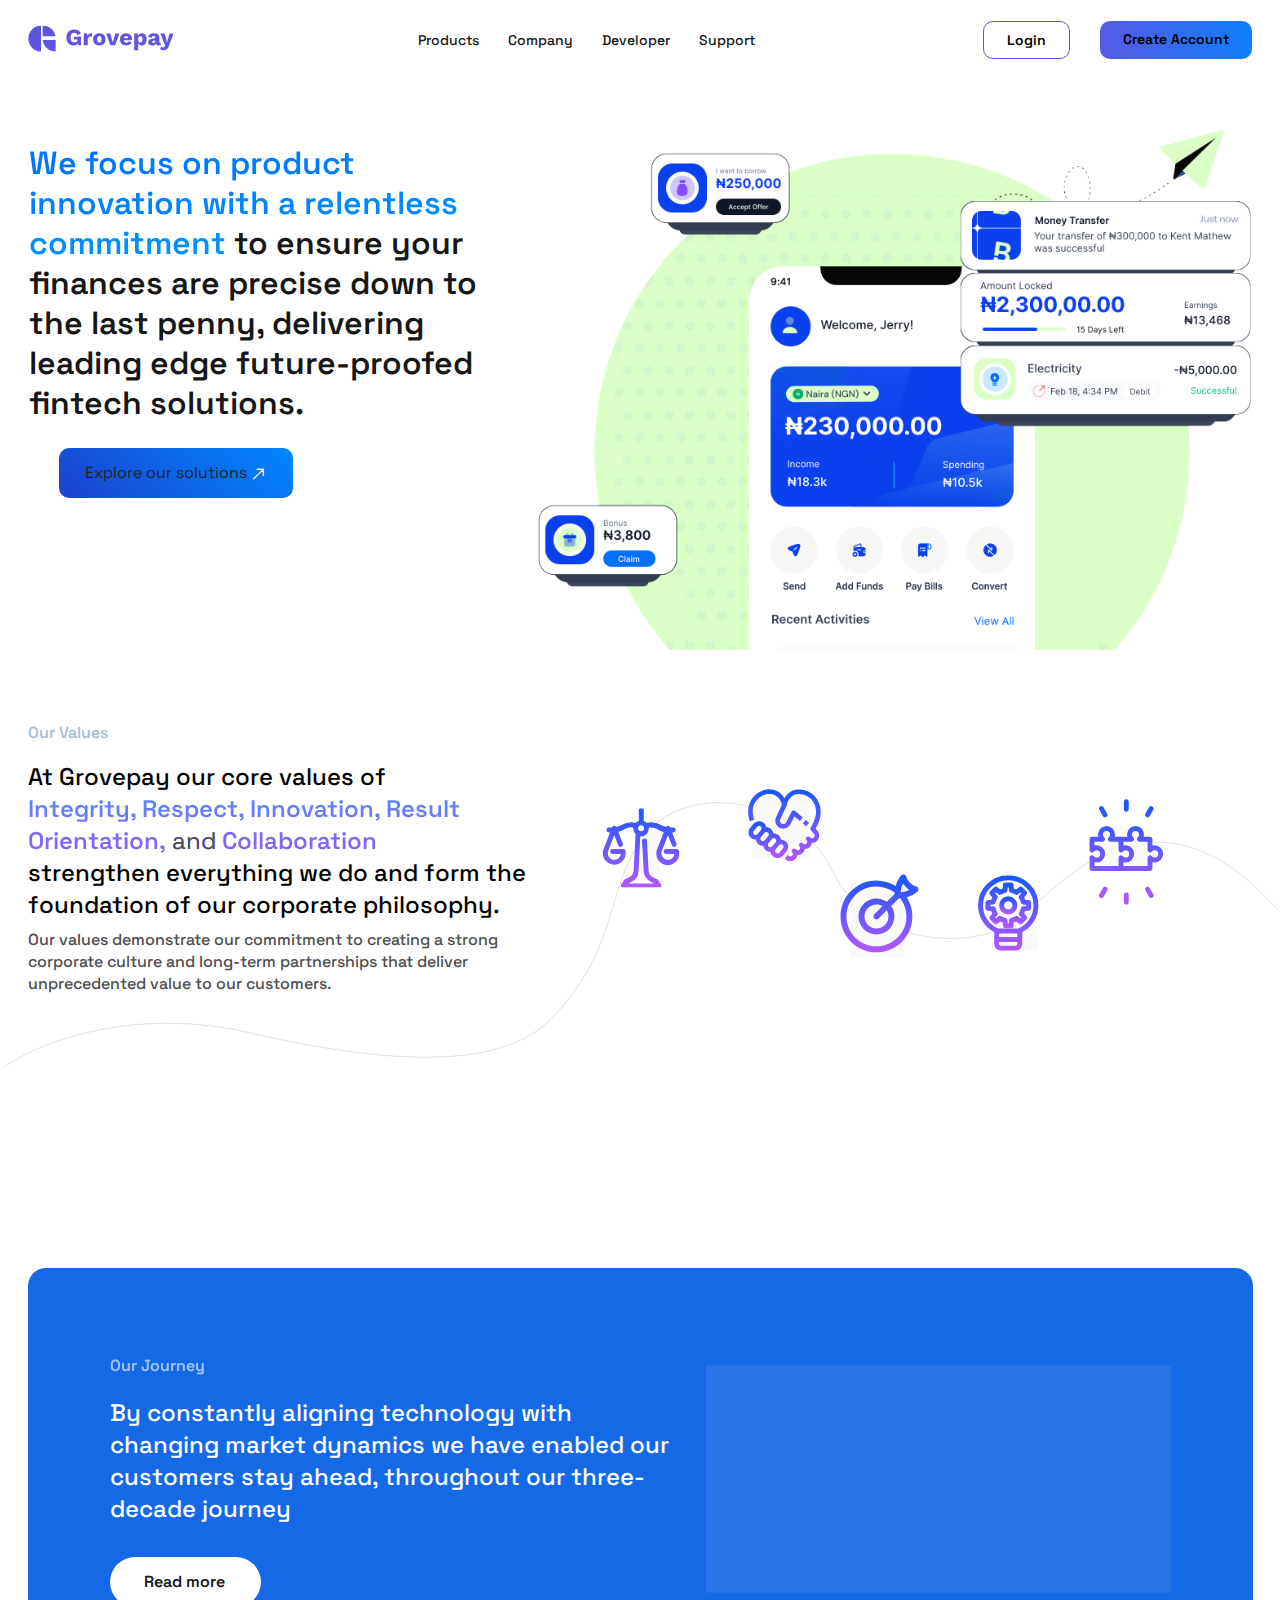
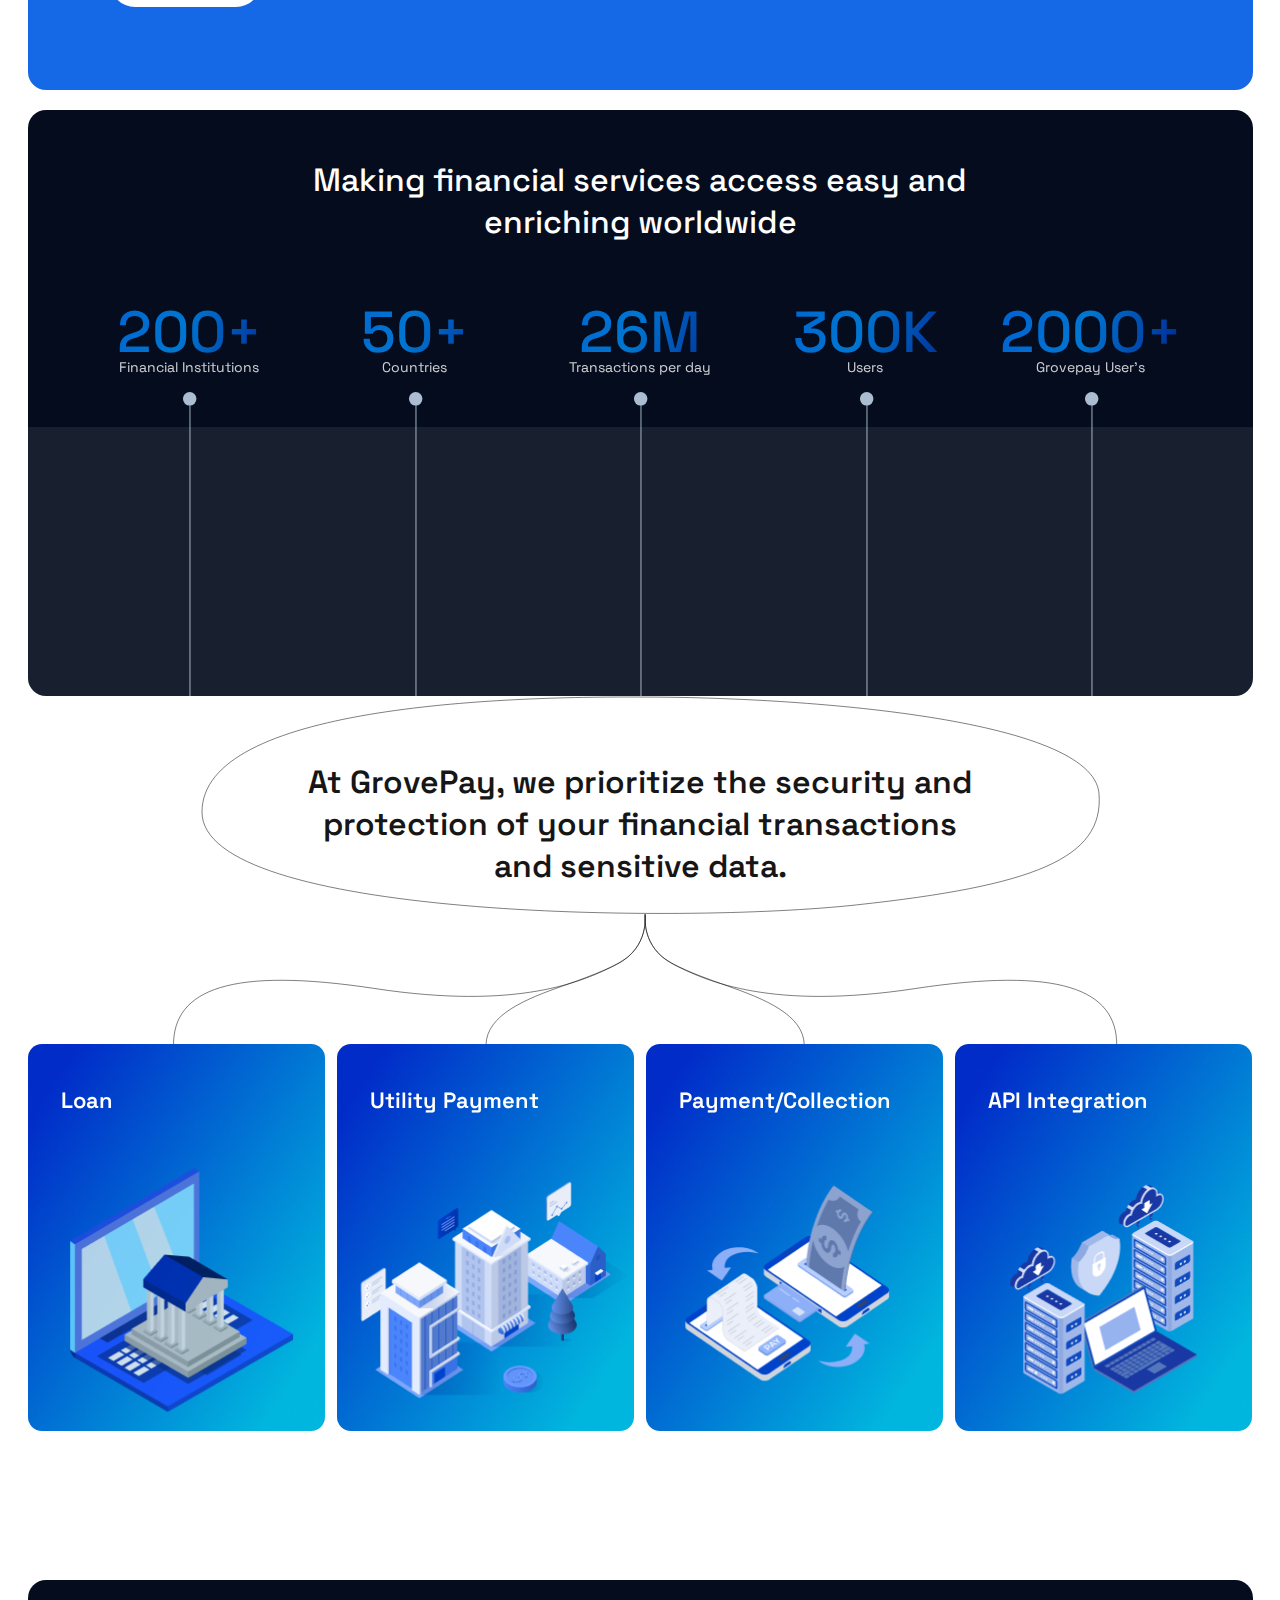
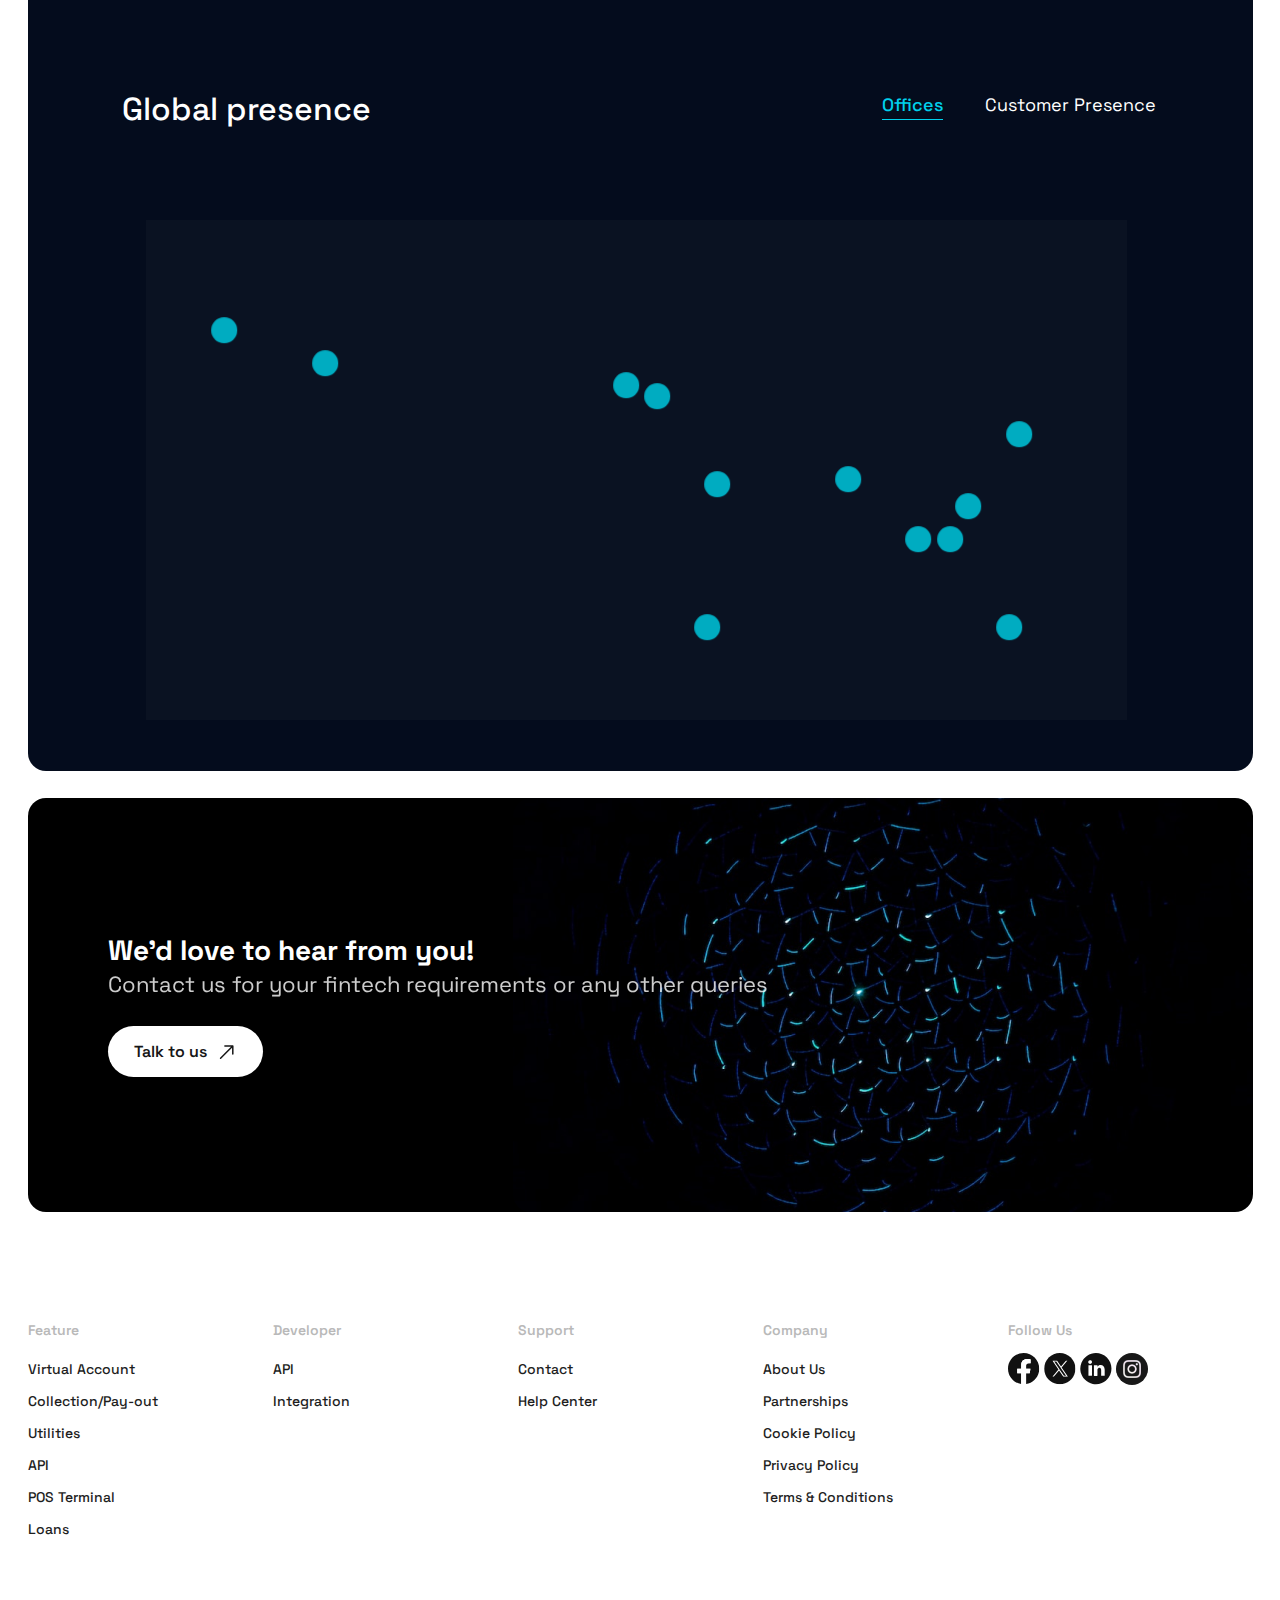
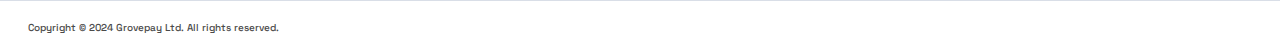
==== about.html @ 48da1473 "first commit" ====
<!DOCTYPE html>
<html lang="en">
  <head>
    <meta charset="utf-8" />
    <title>Grovepay -about</title>
    <link href="css/bootstrap.min.css" rel="stylesheet" />
    <link rel="icon" type="image/x-icon" href="apple-touch-icon-Cm3a_U9v.png" />
    <!-- slider CSS library -->
    <link rel="stylesheet" href="css/slick.css" />
    <!-- custom links -->
    <link rel="stylesheet" href="css/style.css" />
    <link rel="stylesheet" href="css\0fe7e11077629e7cf54a579871cc35f7.css" />
    <link rel="stylesheet" href="css/style-final.css" />
    <link rel="stylesheet" href="css/animate-slder.css" />

    <link rel="preconnect" href="https://fonts.gstatic.com" crossorigin />
    <link
      href="https://fonts.googleapis.com/css2?family=Space+Grotesk:wght@300..700&display=swap"
      rel="stylesheet"
    />
    <link rel="stylesheet" href="css/flip-box.css" />

    <script src="js/lftracker_v1_Xbp1oaEnRLb8EdVj.js" async=""></script>
    <script src="js/float-panel.js"></script>
    <meta name="viewport" content="width=device-width, initial-scale=1" />
    <script
      async=""
      src="https://www.googletagmanager.com/gtag/js?id=G-X3WZFLNQR2"
    ></script>
    <script>
      window.dataLayer = window.dataLayer || [];
      function gtag() {
        dataLayer.push(arguments);
      }
      gtag("js", new Date());
      gtag("config", "G-X3WZFLNQR2");
    </script>
    <meta
      name="robots"
      content="index, follow, max-image-preview:large, max-snippet:-1, max-video-preview:-1"
    />
  </head>

  <body data-rsssl="1" id="noMenu">
    <link
      rel="stylesheet"
      id="wp-block-library-css"
      href="css/style.min.css"
      type="text/css"
      media="all"
    />
    <style id="classic-theme-styles-inline-css" type="text/css">
      .wp-block-button__link {
        color: #fff;
        background-color: #32373c;
        border-radius: 9999px;
        box-shadow: none;
        text-decoration: none;
        padding: calc(0.667em + 2px) calc(1.333em + 2px);
        font-size: 1.125em;
      }
      .wp-block-file__button {
        background: #32373c;
        color: #fff;
        text-decoration: none;
      }
    </style>
    <style id="global-styles-inline-css" type="text/css">
      body {
        --wp--preset--color--black: #000000;
        --wp--preset--color--cyan-bluish-gray: #abb8c3;
        --wp--preset--color--white: #ffffff;
        --wp--preset--color--pale-pink: #f78da7;
        --wp--preset--color--vivid-red: #cf2e2e;
        --wp--preset--color--luminous-vivid-orange: #ff6900;
        --wp--preset--color--luminous-vivid-amber: #fcb900;
        --wp--preset--color--light-green-cyan: #7bdcb5;
        --wp--preset--color--vivid-green-cyan: #00d084;
        --wp--preset--color--pale-cyan-blue: #8ed1fc;
        --wp--preset--color--vivid-cyan-blue: #0693e3;
        --wp--preset--color--vivid-purple: #9b51e0;
        --wp--preset--gradient--vivid-cyan-blue-to-vivid-purple: linear-gradient(
          135deg,
          rgba(6, 147, 227, 1) 0%,
          rgb(155, 81, 224) 100%
        );
        --wp--preset--gradient--light-green-cyan-to-vivid-green-cyan: linear-gradient(
          135deg,
          rgb(122, 220, 180) 0%,
          rgb(0, 208, 130) 100%
        );
        --wp--preset--gradient--luminous-vivid-amber-to-luminous-vivid-orange: linear-gradient(
          135deg,
          rgba(252, 185, 0, 1) 0%,
          rgba(255, 105, 0, 1) 100%
        );
        --wp--preset--gradient--luminous-vivid-orange-to-vivid-red: linear-gradient(
          135deg,
          rgba(255, 105, 0, 1) 0%,
          rgb(207, 46, 46) 100%
        );
        --wp--preset--gradient--very-light-gray-to-cyan-bluish-gray: linear-gradient(
          135deg,
          rgb(238, 238, 238) 0%,
          rgb(169, 184, 195) 100%
        );
        --wp--preset--gradient--cool-to-warm-spectrum: linear-gradient(
          135deg,
          rgb(74, 234, 220) 0%,
          rgb(151, 120, 209) 20%,
          rgb(207, 42, 186) 40%,
          rgb(238, 44, 130) 60%,
          rgb(251, 105, 98) 80%,
          rgb(254, 248, 76) 100%
        );
        --wp--preset--gradient--blush-light-purple: linear-gradient(
          135deg,
          rgb(255, 206, 236) 0%,
          rgb(152, 150, 240) 100%
        );
        --wp--preset--gradient--blush-bordeaux: linear-gradient(
          135deg,
          rgb(254, 205, 165) 0%,
          rgb(254, 45, 45) 50%,
          rgb(107, 0, 62) 100%
        );
        --wp--preset--gradient--luminous-dusk: linear-gradient(
          135deg,
          rgb(255, 203, 112) 0%,
          rgb(199, 81, 192) 50%,
          rgb(65, 88, 208) 100%
        );
        --wp--preset--gradient--pale-ocean: linear-gradient(
          135deg,
          rgb(255, 245, 203) 0%,
          rgb(182, 227, 212) 50%,
          rgb(51, 167, 181) 100%
        );
        --wp--preset--gradient--electric-grass: linear-gradient(
          135deg,
          rgb(202, 248, 128) 0%,
          rgb(113, 206, 126) 100%
        );
        --wp--preset--gradient--midnight: linear-gradient(
          135deg,
          rgb(2, 3, 129) 0%,
          rgb(40, 116, 252) 100%
        );
        --wp--preset--font-size--small: 13px;
        --wp--preset--font-size--medium: 20px;
        --wp--preset--font-size--large: 36px;
        --wp--preset--font-size--x-large: 42px;
        --wp--preset--spacing--20: 0.44rem;
        --wp--preset--spacing--30: 0.67rem;
        --wp--preset--spacing--40: 1rem;
        --wp--preset--spacing--50: 1.5rem;
        --wp--preset--spacing--60: 2.25rem;
        --wp--preset--spacing--70: 3.38rem;
        --wp--preset--spacing--80: 5.06rem;
        --wp--preset--shadow--natural: 6px 6px 9px rgba(0, 0, 0, 0.2);
        --wp--preset--shadow--deep: 12px 12px 50px rgba(0, 0, 0, 0.4);
        --wp--preset--shadow--sharp: 6px 6px 0px rgba(0, 0, 0, 0.2);
        --wp--preset--shadow--outlined: 6px 6px 0px -3px rgba(255, 255, 255, 1),
          6px 6px rgba(0, 0, 0, 1);
        --wp--preset--shadow--crisp: 6px 6px 0px rgba(0, 0, 0, 1);
      }
      :where(.is-layout-flex) {
        gap: 0.5em;
      }
      :where(.is-layout-grid) {
        gap: 0.5em;
      }
      body .is-layout-flex {
        display: flex;
      }
      body .is-layout-flex {
        flex-wrap: wrap;
        align-items: center;
      }
      body .is-layout-flex > * {
        margin: 0;
      }
      body .is-layout-grid {
        display: grid;
      }
      body .is-layout-grid > * {
        margin: 0;
      }
      :where(.wp-block-columns.is-layout-flex) {
        gap: 2em;
      }
      :where(.wp-block-columns.is-layout-grid) {
        gap: 2em;
      }
      :where(.wp-block-post-template.is-layout-flex) {
        gap: 1.25em;
      }
      :where(.wp-block-post-template.is-layout-grid) {
        gap: 1.25em;
      }
      .has-black-color {
        color: var(--wp--preset--color--black) !important;
      }
      .has-cyan-bluish-gray-color {
        color: var(--wp--preset--color--cyan-bluish-gray) !important;
      }
      .has-white-color {
        color: var(--wp--preset--color--white) !important;
      }
      .has-pale-pink-color {
        color: var(--wp--preset--color--pale-pink) !important;
      }
      .has-vivid-red-color {
        color: var(--wp--preset--color--vivid-red) !important;
      }
      .has-luminous-vivid-orange-color {
        color: var(--wp--preset--color--luminous-vivid-orange) !important;
      }
      .has-luminous-vivid-amber-color {
        color: var(--wp--preset--color--luminous-vivid-amber) !important;
      }
      .has-light-green-cyan-color {
        color: var(--wp--preset--color--light-green-cyan) !important;
      }
      .has-vivid-green-cyan-color {
        color: var(--wp--preset--color--vivid-green-cyan) !important;
      }
      .has-pale-cyan-blue-color {
        color: var(--wp--preset--color--pale-cyan-blue) !important;
      }
      .has-vivid-cyan-blue-color {
        color: var(--wp--preset--color--vivid-cyan-blue) !important;
      }
      .has-vivid-purple-color {
        color: var(--wp--preset--color--vivid-purple) !important;
      }
      .has-black-background-color {
        background-color: var(--wp--preset--color--black) !important;
      }
      .has-cyan-bluish-gray-background-color {
        background-color: var(--wp--preset--color--cyan-bluish-gray) !important;
      }
      .has-white-background-color {
        background-color: var(--wp--preset--color--white) !important;
      }
      .has-pale-pink-background-color {
        background-color: var(--wp--preset--color--pale-pink) !important;
      }
      .has-vivid-red-background-color {
        background-color: var(--wp--preset--color--vivid-red) !important;
      }
      .has-luminous-vivid-orange-background-color {
        background-color: var(
          --wp--preset--color--luminous-vivid-orange
        ) !important;
      }
      .has-luminous-vivid-amber-background-color {
        background-color: var(
          --wp--preset--color--luminous-vivid-amber
        ) !important;
      }
      .has-light-green-cyan-background-color {
        background-color: var(--wp--preset--color--light-green-cyan) !important;
      }
      .has-vivid-green-cyan-background-color {
        background-color: var(--wp--preset--color--vivid-green-cyan) !important;
      }
      .has-pale-cyan-blue-background-color {
        background-color: var(--wp--preset--color--pale-cyan-blue) !important;
      }
      .has-vivid-cyan-blue-background-color {
        background-color: var(--wp--preset--color--vivid-cyan-blue) !important;
      }
      .has-vivid-purple-background-color {
        background-color: var(--wp--preset--color--vivid-purple) !important;
      }
      .has-black-border-color {
        border-color: var(--wp--preset--color--black) !important;
      }
      .has-cyan-bluish-gray-border-color {
        border-color: var(--wp--preset--color--cyan-bluish-gray) !important;
      }
      .has-white-border-color {
        border-color: var(--wp--preset--color--white) !important;
      }
      .has-pale-pink-border-color {
        border-color: var(--wp--preset--color--pale-pink) !important;
      }
      .has-vivid-red-border-color {
        border-color: var(--wp--preset--color--vivid-red) !important;
      }
      .has-luminous-vivid-orange-border-color {
        border-color: var(
          --wp--preset--color--luminous-vivid-orange
        ) !important;
      }
      .has-luminous-vivid-amber-border-color {
        border-color: var(--wp--preset--color--luminous-vivid-amber) !important;
      }
      .has-light-green-cyan-border-color {
        border-color: var(--wp--preset--color--light-green-cyan) !important;
      }
      .has-vivid-green-cyan-border-color {
        border-color: var(--wp--preset--color--vivid-green-cyan) !important;
      }
      .has-pale-cyan-blue-border-color {
        border-color: var(--wp--preset--color--pale-cyan-blue) !important;
      }
      .has-vivid-cyan-blue-border-color {
        border-color: var(--wp--preset--color--vivid-cyan-blue) !important;
      }
      .has-vivid-purple-border-color {
        border-color: var(--wp--preset--color--vivid-purple) !important;
      }
      .has-vivid-cyan-blue-to-vivid-purple-gradient-background {
        background: var(
          --wp--preset--gradient--vivid-cyan-blue-to-vivid-purple
        ) !important;
      }
      .has-light-green-cyan-to-vivid-green-cyan-gradient-background {
        background: var(
          --wp--preset--gradient--light-green-cyan-to-vivid-green-cyan
        ) !important;
      }
      .has-luminous-vivid-amber-to-luminous-vivid-orange-gradient-background {
        background: var(
          --wp--preset--gradient--luminous-vivid-amber-to-luminous-vivid-orange
        ) !important;
      }
      .has-luminous-vivid-orange-to-vivid-red-gradient-background {
        background: var(
          --wp--preset--gradient--luminous-vivid-orange-to-vivid-red
        ) !important;
      }
      .has-very-light-gray-to-cyan-bluish-gray-gradient-background {
        background: var(
          --wp--preset--gradient--very-light-gray-to-cyan-bluish-gray
        ) !important;
      }
      .has-cool-to-warm-spectrum-gradient-background {
        background: var(
          --wp--preset--gradient--cool-to-warm-spectrum
        ) !important;
      }
      .has-blush-light-purple-gradient-background {
        background: var(--wp--preset--gradient--blush-light-purple) !important;
      }
      .has-blush-bordeaux-gradient-background {
        background: var(--wp--preset--gradient--blush-bordeaux) !important;
      }
      .has-luminous-dusk-gradient-background {
        background: var(--wp--preset--gradient--luminous-dusk) !important;
      }
      .has-pale-ocean-gradient-background {
        background: var(--wp--preset--gradient--pale-ocean) !important;
      }
      .has-electric-grass-gradient-background {
        background: var(--wp--preset--gradient--electric-grass) !important;
      }
      .has-midnight-gradient-background {
        background: var(--wp--preset--gradient--midnight) !important;
      }
      .has-small-font-size {
        font-size: var(--wp--preset--font-size--small) !important;
      }
      .has-medium-font-size {
        font-size: var(--wp--preset--font-size--medium) !important;
      }
      .has-large-font-size {
        font-size: var(--wp--preset--font-size--large) !important;
      }
      .has-x-large-font-size {
        font-size: var(--wp--preset--font-size--x-large) !important;
      }
      .wp-block-navigation a:where(:not(.wp-element-button)) {
        color: inherit;
      }
      :where(.wp-block-post-template.is-layout-flex) {
        gap: 1.25em;
      }
      :where(.wp-block-post-template.is-layout-grid) {
        gap: 1.25em;
      }
      :where(.wp-block-columns.is-layout-flex) {
        gap: 2em;
      }
      :where(.wp-block-columns.is-layout-grid) {
        gap: 2em;
      }
      .wp-block-pullquote {
        font-size: 1.5em;
        line-height: 1.6;
      }
    </style>
    <link
      rel="stylesheet"
      id="heateor_sss_frontend_css-css"
      href="css/sassy-social-share-public.css"
      type="text/css"
      media="all"
    />
    <style id="heateor_sss_frontend_css-inline-css" type="text/css">
      .heateor_sss_button_instagram span.heateor_sss_svg,
      a.heateor_sss_instagram span.heateor_sss_svg {
        background: radial-gradient(
          circle at 30% 107%,
          #fdf497 0,
          #fdf497 5%,
          #fd5949 45%,
          #d6249f 60%,
          #6055e0 90%
        );
      }
      div.heateor_sss_horizontal_sharing a.heateor_sss_button_instagram span {
        background: #d3e4f5 !important;
      }
      div.heateor_sss_standard_follow_icons_container
        a.heateor_sss_button_instagram
        span {
        background: #d3e4f5;
      }
      .heateor_sss_horizontal_sharing .heateor_sss_svg,
      .heateor_sss_standard_follow_icons_container .heateor_sss_svg {
        background-color: #d3e4f5 !important;
        background: #d3e4f5 !important;
        color: #6055e0;
        border-width: 0px;
        border-style: solid;
        border-color: transparent;
      }
      .heateor_sss_horizontal_sharing span.heateor_sss_svg:hover,
      .heateor_sss_standard_follow_icons_container span.heateor_sss_svg:hover {
        border-color: transparent;
      }
      .heateor_sss_vertical_sharing span.heateor_sss_svg,
      .heateor_sss_floating_follow_icons_container span.heateor_sss_svg {
        color: #fff;
        border-width: 0px;
        border-style: solid;
        border-color: transparent;
      }
      .heateor_sss_vertical_sharing span.heateor_sss_svg:hover,
      .heateor_sss_floating_follow_icons_container span.heateor_sss_svg:hover {
        border-color: transparent;
      }
      @media screen and (max-width: 783px) {
        .heateor_sss_vertical_sharing {
          display: none !important;
        }
      }
    </style>
    
    <style type="text/css" id="wp-custom-css">
      .blgimg {
        padding: 10px 30px 10px 0px;
        width: 100%;
        height: auto;
      }

      .blgimg-rt {
        padding: 10px 10px 10px 30px;
        width: 100%;
        height: auto;
      }

      .blgimg-rt1 {
        padding: 10px 10px 10px 30px;
        width: 100%;
        height: revert-layer;
      }
      .blog-sec-wth-img {
        width: 50%;
      }

      .blog-sec-img {
        width: 50%;
      }
      .infohead1 {
        margin-bottom: 10px;
      }
      .info.top-mar {
        margin-top: 50px;
      }

      .blog-sec-img img {
        border-radius: 10% 10% 10% 10%;
      }
      /* .blog-sec-wth-img p {line-height: 1.2;} */

      .infohead {
        margin-bottom: 20px;
      }

      #gain-your-competitives .wrap {
        max-width: 1385px;
        padding: 40px 60px 40px;
        /*     background: #111113; */
        border-radius: 1em;
      }

      #gain-your-competitives .wrap .insights-block .overlay-section .play-btn {
        position: absolute;
        left: 50%;
        top: 50%;
        margin-top: -45px;
        margin-left: -23.5px;
      }

      #gain-your-competitives {
        padding-left: 27.5px;
        padding-right: 27.5px;
      }

      #gain-your-competitives .wrap h2 {
        color: #000;
        font-family: Arial, Helvetica, sans-serif;
        line-height: 37px;
        text-align: center;
        margin: 0px 0px 20px 0px;
        margin-bottom: 50px;
        font-size: 32px;
        font-style: normal;
        font-weight: 600;
      }

      #gain-your-competitives .wrap .gain-img {
        display: none;
      }

      #gain-your-competitives .wrap .row.gain {
        padding: 76px 0px 44px;
        background-image: url(../uploads/gain-your-competitive-bg.png);
        background-position: center;
        background-size: cover;
      }
      body {
        font-family: "Space Grotesk", sans-serif;
      }

      #gain-your-competitives .wrap .row.insights-wrap {
        --bs-gutter-x: 18px;
        --bs-gutter-y: 18px;
      }

      #gain-your-competitives .wrap .insights-block {
        position: relative;
        border-radius: 18px;
        overflow: hidden;
        cursor: pointer;
      }

      #gain-your-competitives .wrap .insights-block .bg-img {
        height: 100%;
        width: 100%;
        transition: 0.4s ease-in-out;
      }

      #gain-your-competitives .wrap .insights-block .overlay-section {
        position: absolute;
        left: 0;
        top: 0;
        height: 100%;
        width: 100%;
        padding: 30px 27px;
        display: flex;
        align-items: end;
      }

      #gain-your-competitivea .wrap .row.insights-wrap {
        --bs-gutter-x: 18px;
        --bs-gutter-y: 18px;
      }

      #gain-your-competitives .wrap .insights-block .overlay-section span {
        color: #fff;
        font-family: "Segoe UI", Tahoma, Geneva, Verdana, sans-serif;

        font-size: 16px;
        font-style: normal;
        font-weight: 500;
        line-height: 20px;
        margin-left: 0px;
      }

      #gain-your-competitives .wrap .insights-block:hover .bg-img {
        transform: scale(1.1);
      }
      body {
        font-family: "Segoe UI", Tahoma, Geneva, Verdana, sans-serif;
      }

      @media (max-width: 600px) {
        #gain-your-competitives {
          padding: 53px 29px 85px;
        }
      }

      @media (max-width: 992px) {
        #gain-your-competitives {
          padding: 50px 20px 50px;
        }
      }

      @media (max-width: 992px) {
        #gain-your-competitives .wrap {
          padding: 20px 16px 20px;
        }
      }

      @media (max-width: 600px) {
        #gain-your-competitives .wrap h2 {
          font-size: 22px;
          font-weight: 600;
          line-height: 130%;
          margin-bottom: 0;
        }
      }

      @media (max-width: 992px) {
        #gain-your-competitives .wrap h2 {
          font-size: 28px;
        }
      }

      @media (max-width: 600px) {
        #gain-your-competitives .wrap .gain-img {
          display: block;
        }
      }

      /* @media (max-width: 600px) {
    #gain-your-competitives .wrap h2.title-2 {
        margin-top: 64px;
        margin-bottom: 38px;
    }
} */

      @media (max-width: 600px) {
        #gain-your-competitives .wrap h2 {
          font-size: 22px;
          font-weight: 600;
          line-height: 130%;
          margin-bottom: 0;
        }
      }
      .onhover:hover {
        color: #0085ff;
        transition: 1s;
      }

      @media (max-width: 992px) {
        #gain-your-competitives .wrap h2 {
          font-size: 28px;
        }
      }

      @media (max-width: 600px) {
        #gain-your-competitives .wrap .insights-block .overlay-section span {
          font-size: 14px;
          font-weight: 500;
          line-height: 18px;
        }
      }

      @media (max-width: 600px) {
        #gain-your-competitives .wrap .insights-block .overlay-section {
          padding: 14px 19px;
        }
      }
      a.blg-lnk {
        color: rgba(var(--bs-link-color-rgb), 1);
        text-decoration: underline;
      }

      @media (max-width: 992px) {
        .blog-sec-wth-img {
          width: 100%;
        }

        .flex-div {
          display: block !important;
        }
        .blog-sec-img {
          width: 100%;
        }

        .blgimg-rt1 {
          padding: 5px 0px 0px 0px;
          width: 100%;
          height: auto;
        }
        .blgimg-rt {
          padding: 5px 0px 0px 0px;
          width: 100%;
          height: auto;
        }
      }
      #media-coverage .wrap .img img {
        object-fit: inherit !important;
        min-height: 175px;
      }

      a.connect-button1 {
        cursor: POINTER;
      }
    </style>

    <style>
      .contain-box .right-block .m-heading .m-title span {
        font-weight: 600;
        color: rgba(22, 22, 22, 1);
        line-height: 24px;
      }
      div#mobile-menu {
        height: 95vh;
        overflow: auto;
      }
      .title-img img {
        border-radius: 10px 10px 0px 0px;
      }
      a.nav-link {
        cursor: pointer;
      }
      #new-product img.ms-1,
      #new-company img.ms-1 {
        transform: rotate(180deg);
      }
      #megamenu-product .contain-box .right-block .tab-content .tab-2-content {
        padding: 0px 0px 0px 60px !important;
      }
      #megamenu-product .contain-box .left-block {
        padding-top: 31px !important;
      }
      #nucleus-software-slider
        .slide-arrow.next-arrow.slick-arrow.slick-disabled {
        opacity: 0.3000000119;
        background: #fff;
      }
      .wpcf7-form-control-wrap
        .allow-dropdown
        input.wpcf7-form-control.form-control {
        margin-top: 36px !important;
        padding-left: 50px !important;
      }
      button#v-pills-events-tab,
      #stories-accordians .contian .accordion-item:last-child {
        display: none;
      }
      #stories-tab .tab-content > .tab-pane {
        display: block;
        height: 0;
        overflow: hidden;
      }
      #stories-tab .tab-content > .active {
        display: block !important;
        height: auto;
      }
    </style>

    <link rel="stylesheet" href="css/font-awesome.min.css" />

    <!-- header start -->
    <p
      class="header-global position-relative"
      id="after_white"
      style="display: none"
    ></p>
    <header class="header-global position-relative" id="header">
      <nav class="navbar navbar-expand-lg p-0 dark">
        <div class="container p-0">
          <a class="navbar-brand ms-0 p-0" href="index.html">
            <img
              src="svgviewer-output (41).svg"
              alt=""
              class="d-none real_logo" />
            <img
              src="svgviewer-output (41).svg"
              alt=""
              class="d-none d-lg-block light_logo" /><img
              src="svgviewer-output (41).svg"
              alt=""
              class="d-block d-lg-none dark_logo"
          /></a>
          <a class="me-0 d-block d-lg-none mobile-expand-btn" type="button">
            <svg
              width="27"
              height="20"
              viewBox="0 0 27 20"
              fill="none"
              xmlns="http://www.w3.org/2000/svg"
            >
              <path
                d="M1.35156 9.5625H25.6516"
                stroke="white"
                stroke-width="2"
                stroke-linecap="round"
                stroke-linejoin="round"
              ></path>
              <path
                d="M1.35156 1.36719H25.6516"
                stroke="white"
                stroke-width="2"
                stroke-linecap="round"
                stroke-linejoin="round"
              ></path>
              <path
                d="M1.35156 17.7617H25.6516"
                stroke="white"
                stroke-width="2"
                stroke-linecap="round"
                stroke-linejoin="round"
              ></path>
            </svg>
          </a>
          <div class="collapse navbar-collapse" id="navbarSupportedContent">
            <ul class="navbar-nav me-auto mb-2 mb-lg-0">
              <li class="nav-item product-hover1">
                <a class="nav-link"
                  ><div
                    onclick="megaMenu('megamenu-product','megamenu-insights','megamenu-careers','megamenu-company');"
                    onmouseenter="megaMenu('');"
                    onmouseout="megaMenu('');"
                  >
                    Products
                  </div>
                </a>
              </li>
              <li class="nav-item product-hover1">
                <div></div>
              </li>
              <li class="nav-item product-hover1">
                <div></div>
              </li>

              <li class="nav-item company-hover1">
                <a class="nav-link"
                  ><div
                    onclick="megaMenu('megamenu-company','megamenu-insights','megamenu-careers','megamenu-product');"
                    onmouseenter="megaMenu('');"
                  >
                    Company
                  </div>
                </a>
              </li>
              <li class="nav-item company-hover1">
                <div></div>
              </li>
              <li class="nav-item company-hover1">
                <div></div>
              </li>
              <li class="nav-item careers-hover">
                <a href="API.html" class="nav-link"
                  ><div
                    onclick="megaMenu('megamenu-careers','megamenu-product','megamenu-insights','megamenu-company');"
                    onmouseenter="megaMenu('megamenu-careers','megamenu-product','megamenu-insights','megamenu-company');"
                  >
                    Developer
                  </div></a
                >
              </li>
              <li class="nav-item careers-hover">
                <div></div>
              </li>
              <li class="nav-item careers-hover">
                <div></div>
              </li>
              <li
                class="nav-item"
                onmouseenter="megaMenuHide('megamenu-careers','megamenu-product','megamenu-insights','megamenu-company');"
              >
                <a class="nav-link" href="support.html"><div>Support</div></a>
              </li>
            </ul>
            <div
              class="d-flex m-0 position-relative"
              style="justify-content: space-between"
            >
              <a
                href="https://app.grovepay.co.uk/login"
                class="border-link-btn1"
                >Login</a
              >
              <a
                href="https://app.grovepay.co.uk/signup"
                class="border-link-btn"
                style="
                  margin-left: 30px;
                  background-color: #6055e0;
                  border: white;
                "
                >Create Account</a
              >
              <form action="/" method="get"></form>
            </div>
          </div>
        </div>
      </nav>
    </header>
    <div id="megamenu-product" class="megamenu-product product-hover1">
      <div class="line"></div>
      <div class="left-bg-color">
        <div class="contain-box" id="left-bg-color">
          <div class="left-block">
            <div
              class="nav flex-column nav-pills ms-0"
              id="v-pills-tab"
              role="tablist"
              aria-orientation="vertical"
            >
              <h5 class="tabs-title d-none">Products</h5>
              <a
                href="virtual.html"
                class="nav-link active lending"
                id="v-pills-1-tab"
                data-bs-toggle="pill"
                data-bs-target="#v-pills-1"
                type="button"
                role="tab"
                aria-controls="v-pills-1"
                aria-selected="true"
              >
                <div class="ms-0">
                  <img
                    src="images/borrow-money.svg"
                    alt=""
                    class="d_active link-img"
                  />Virtual Account
                </div>
                <img src="images/Arrow%203.svg" alt="" class="opacity-0 zero" />
              </a>
              <a
                href="multi-currency.html"
                class="nav-link trans"
                id="v-pills-2-tab"
                data-bs-toggle="pill"
                data-bs-target="#v-pills-2"
                type="button"
                role="tab"
                aria-controls="v-pills-2"
                aria-selected="false"
              >
                <div class="ms-0">
                  <img
                    src="images/banking.svg"
                    alt=""
                    class="link-img"
                  />Multi-currency wallet
                </div>
                <img src="images/Arrow%203.svg" alt="" class="opacity-0" />
              </a>
              <a
                href="collection-payout.html"
                class="nav-link fn"
                id="v-pills-3-tab"
                data-bs-toggle="pill"
                data-bs-target="#v-pills-3"
                type="button"
                role="tab"
                aria-controls="v-pills-3"
                aria-selected="false"
              >
                <div class="ms-0">
                  <img
                    src="images/financial-inclusion.svg"
                    alt=""
                    class="link-img"
                  />
                  Collection & Payout
                </div>
                <img src="images/Arrow%203.svg" alt="" class="opacity-0" />
              </a>
            </div>
          </div>
          <!-- right -->
          <div class="right-block">
            <div class="tab-content m-0" id="v-pills-tabContent">
              <!-- tab-1 -->
              <div
                class="tab-pane fade show active"
                id="v-pills-1"
                role="tabpanel"
                aria-labelledby="v-pills-1-tab"
              >
                <div class="container">
                  <div class="row g-14">
                    <div class="m-heading">
                      <div class="m-title">
                        <a href="https://www.grovepay.co.uk/virtualaccount"
                          ><span style="text-decoration: none" class="onhover"
                            >Virtual Account</span
                          >
                          <img src="images/arrow-right-megamenu.svg" alt=""
                        /></a>
                      </div>
                      <p>
                        Grovepay's advanced technology platform, designed to
                        deliver agile and efficient solutions while drastically
                        reducing the cost of operations
                      </p>
                    </div>
                    <div class="col-3">
                      <div class="block-card">
                        <a href="https://www.grovepay.co.uk/virtualaccount">
                          <img
                            src="c6vsHvyXSCIRLrKuOakBSeiltjY.avif"
                            alt=""
                            class="img-fluid w-100"
                            style="width: 1024px; height: 110px"
                          />
                        </a>
                        <div class="info-box">
                          <h5>Real-time account creation</h5>
                          <p>
                            Instantly create your virtual account with
                            Grovepay’s real-time account setup, providing
                            seamless and immediate access.
                          </p>
                          <a
                            href="virtual.html"
                            class="d-none link-btn d-flex align-items-center"
                          >
                            <span class="me-2 ms-0"> Learn more</span>
                            <svg
                              width="16"
                              class="m-0"
                              height="17"
                              viewBox="0 0 16 17"
                              fill="none"
                              xmlns="http://www.w3.org/2000/svg"
                            >
                              <path
                                d="M11.2502 11.5L13.7199 9.03026C14.0129 8.73736 14.0129 8.26248 13.7199 7.96958L11.2502 5.49984M13.5003 8.49992L2.5 8.49992"
                                stroke="#161616"
                                stroke-width="1.1"
                                stroke-linecap="round"
                              ></path>
                            </svg>
                          </a>
                        </div>
                      </div>
                    </div>
                    <div class="col-3">
                      <div class="block-card">
                        <a href="virtual.html">
                          <img
                            src="reports_vs_dashboard.png"
                            alt=""
                            class="img-fluid w-100"
                            style="width: 1024px; height: 110px"
                          />
                        </a>
                        <div class="info-box">
                          <h5>Advanced reporting</h5>
                          <p>
                            Grovepay's virtual account feature offers advanced
                            reporting, providing comprehensive insights for
                            informed financial management.
                          </p>
                          <a
                            href="virtual.html"
                            class="d-none link-btn d-flex align-items-center"
                          >
                            <span class="me-2 ms-0"> Learn more</span>
                            <svg
                              width="16"
                              class="m-0"
                              height="17"
                              viewBox="0 0 16 17"
                              fill="none"
                              xmlns="http://www.w3.org/2000/svg"
                            >
                              <path
                                d="M11.2502 11.5L13.7199 9.03026C14.0129 8.73736 14.0129 8.26248 13.7199 7.96958L11.2502 5.49984M13.5003 8.49992L2.5 8.49992"
                                stroke="#161616"
                                stroke-width="1.1"
                                stroke-linecap="round"
                              ></path>
                            </svg>
                          </a>
                        </div>
                      </div>
                    </div>
                    <div class="col-3">
                      <div class="block-card">
                        <a href="virtual.html">
                          <img
                            src="Illustration-of-two-smartphones-with-dollar-signs-showing-money-transfer-concept-iStock-1158440846-Edit-1024x576.jpeg"
                            alt=""
                            class="img-fluid w-100"
                          />
                        </a>
                        <div class="info-box">
                          <h5>Fund Transfer</h5>
                          <p>
                            Grovepay's virtual account empowers seamless fund
                            transfers, ensuring swift and secure transactions at
                            your fingertips.
                          </p>
                          <a
                            href="virtual.html"
                            class="link-btn d-none d-flex align-items-center"
                          >
                            <span class="me-2 ms-0"> Learn more</span>
                            <svg
                              width="16"
                              class="m-0"
                              height="17"
                              viewBox="0 0 16 17"
                              fill="none"
                              xmlns="http://www.w3.org/2000/svg"
                            >
                              <path
                                d="M11.2502 11.5L13.7199 9.03026C14.0129 8.73736 14.0129 8.26248 13.7199 7.96958L11.2502 5.49984M13.5003 8.49992L2.5 8.49992"
                                stroke="#161616"
                                stroke-width="1.1"
                                stroke-linecap="round"
                              ></path>
                            </svg>
                          </a>
                        </div>
                      </div>
                    </div>
                    <div class="col-3">
                      <div class="block-card">
                        <a href="virtual.html">
                          <img
                            src="istockphoto-1432239664-612x612.jpg"
                            alt=""
                            class="img-fluid w-100"
                            style="width: 1024px; height: 110px"
                          />
                        </a>
                        <div class="info-box">
                          <h5>Balance monitoring</h5>
                          <p>
                            Empower your financial control with Grovepay's
                            robust balance monitoring for your virtual account,
                            ensuring real-time visibility and management.
                          </p>
                          <a
                            href="virtual.html"
                            class="link-btn d-none d-flex align-items-center"
                          >
                            <span class="me-2 ms-0"> Learn more</span>
                            <svg
                              width="16"
                              class="m-0"
                              height="17"
                              viewBox="0 0 16 17"
                              fill="none"
                              xmlns="http://www.w3.org/2000/svg"
                            >
                              <path
                                d="M11.2502 11.5L13.7199 9.03026C14.0129 8.73736 14.0129 8.26248 13.7199 7.96958L11.2502 5.49984M13.5003 8.49992L2.5 8.49992"
                                stroke="#161616"
                                stroke-width="1.1"
                                stroke-linecap="round"
                              ></path>
                            </svg>
                          </a>
                        </div>
                      </div>
                    </div>
                  </div>
                </div>
              </div>
              <!-- tab 2 -->
              <div
                class="tab-pane fade"
                id="v-pills-2"
                role="tabpanel"
                aria-labelledby="v-pills-2-tab"
              >
                <div class="tab-2-content">
                  <div class="m-heading">
                    <div class="m-title">
                      <a href="multi-currency.html"
                        ><span style="text-decoration: none" class="onhover"
                          >Multicurrency feature</span
                        >
                        <img src="images/arrow-right-megamenu.svg" alt=""
                      /></a>
                    </div>
                    <p>
                      Our Multicurrency feature enhances international
                      transactions, enabling you effortlessly manage and
                      exchange multiple currencies.
                    </p>
                  </div>
                  <div class="d-flex">
                    <a href="multi-currency.html">
                      <img src="image.webp" alt="" />
                    </a>
                    <div class="info">
                      <h5>
                        Our product has automatic currency detection,
                        simplifying transactions across global markets.
                      </h5>
                      <p>
                        Our Multicurrency feature provides real-time exchange
                        rate information, ensuring transparent and accurate
                        currency conversions for seamless transactions.
                      </p>
                      <a
                        href="multi-currency.html"
                        class="link-btn d-flex align-items-center"
                      >
                        <span class="me-2 ms-0"> Learn more</span>
                        <svg
                          width="16"
                          class="m-0"
                          height="17"
                          viewBox="0 0 16 17"
                          fill="none"
                          xmlns="http://www.w3.org/2000/svg"
                        >
                          <path
                            d="M11.2502 11.5L13.7199 9.03026C14.0129 8.73736 14.0129 8.26248 13.7199 7.96958L11.2502 5.49984M13.5003 8.49992L2.5 8.49992"
                            stroke="#161616"
                            stroke-width="1.1"
                            stroke-linecap="round"
                          ></path>
                        </svg>
                      </a>
                    </div>
                  </div>
                </div>
              </div>
              <!-- tab 3 -->
              <div
                class="tab-pane fade"
                id="v-pills-3"
                role="tabpanel"
                aria-labelledby="v-pills-3-tab"
              >
                <div class="container">
                  <div class="row g-14">
                    <div class="m-heading">
                      <div class="m-title">
                        <a href="collection-payout.html"
                          ><span style="text-decoration: none" class="onhover"
                            >Collection & Payout</span
                          >
                          <img src="images/arrow-right-megamenu.svg" alt=""
                        /></a>
                      </div>
                      <p>
                        GrovePay offers real-time tracking for seamless
                        collection and payout operations, ensuring transparency
                        and efficiency in financial transactions.
                      </p>
                    </div>
                    <div class="col-4 m-0">
                      <div class="block-card">
                        <a href="collection-payout.html">
                          <img
                            src="svgviewer-output (50).svg"
                            alt=""
                            class="img-fluid w-100"
                          />
                        </a>
                        <div class="info-box">
                          <h5>Collection</h5>
                          <p>
                            Our advanced platform is designed to streamline the
                            collection process, ensuring that your business can
                            handle transactions.
                          </p>
                          <a
                            href="collection-payout.html"
                            class="link-btn d-flex align-items-center"
                          >
                            <span class="me-2 ms-0"> Learn more</span>
                            <svg
                              width="16"
                              class="m-0"
                              height="17"
                              viewBox="0 0 16 17"
                              fill="none"
                              xmlns="http://www.w3.org/2000/svg"
                            >
                              <path
                                d="M11.2502 11.5L13.7199 9.03026C14.0129 8.73736 14.0129 8.26248 13.7199 7.96958L11.2502 5.49984M13.5003 8.49992L2.5 8.49992"
                                stroke="#161616"
                                stroke-width="1.1"
                                stroke-linecap="round"
                              ></path>
                            </svg>
                          </a>
                        </div>
                      </div>
                    </div>
                    <div class="col-4 m-0">
                      <div class="block-card">
                        <a href="collection-payout.html">
                          <img
                            src="svgviewer-output (51).svg"
                            alt=""
                            class="img-fluid w-100"
                          />
                        </a>
                        <div class="info-box">
                          <h5>Payout</h5>
                          <p>
                            Our Payment Payout solutions are designed to provide
                            you with the flexibility and reliability you need to
                            manage your funds effortlessly.
                          </p>
                          <a
                            href="collection-payout.html"
                            class="link-btn d-flex align-items-center"
                          >
                            <span class="me-2 ms-0"> Learn more</span>
                            <svg
                              width="16"
                              class="m-0"
                              height="17"
                              viewBox="0 0 16 17"
                              fill="none"
                              xmlns="http://www.w3.org/2000/svg"
                            >
                              <path
                                d="M11.2502 11.5L13.7199 9.03026C14.0129 8.73736 14.0129 8.26248 13.7199 7.96958L11.2502 5.49984M13.5003 8.49992L2.5 8.49992"
                                stroke="#161616"
                                stroke-width="1.1"
                                stroke-linecap="round"
                              ></path>
                            </svg>
                          </a>
                        </div>
                      </div>
                    </div>
                  </div>
                </div>
              </div>
            </div>
          </div>
        </div>
      </div>
    </div>
    <div id="megamenu-company" class="megamenu-company company-hover1">
      <div class="line"></div>
      <div class="contain-box" id="left-bg-color">
        <div class="container">
          <div class="left">
            <div class="row g-14">
              <div class="col m-0">
                <a href="about.html">
                  <img src="svgviewer-output.svg" alt="" class="w-100" />
                </a>
                <a href="about.html">About Us</a>
              </div>
              
              <div class="col m-0">
                <a href="about.html">
                  <img src="svgviewer-output (2).svg" alt="" class="w-100" />
                </a>
                <a href="partners.html">Grovepay Partners</a>
              </div>
            </div>
          </div>
          
        </div>
      </div>
    </div>

    <div id="mobile-menu">
      <div class="m-0">
        <div class="d-flex justify-content-between align-items-center header">
          <img src="svgviewer-output (41) (1).svg" alt="" class="m-0" />

          <a href="index.html" class="m-0 mobile-expand-btn">
            <img src="Close.svg" alt="" />
          </a>
        </div>

        <ul class="menu-links mobile-main-menu">
          <li class="menu-item">
            <a href="index.html">Home</a>
          </li>

          <li class="menu-item">
            <a class="productlink"
              >Products

              <svg
                width="10"
                height="18"
                viewBox="0 0 10 18"
                fill="none"
                xmlns="http://www.w3.org/2000/svg"
              >
                <path
                  d="M1.03269 0.966554L8.9668 8.96655L1.0327 16.9666"
                  stroke="black"
                  stroke-width="1.5"
                  stroke-linecap="round"
                  stroke-linejoin="round"
                ></path>
              </svg>
            </a>
          </li>

          <li class="menu-item">
            <a class="companylink"
              >Company
              <svg
                width="10"
                height="18"
                viewBox="0 0 10 18"
                fill="none"
                xmlns="http://www.w3.org/2000/svg"
              >
                <path
                  d="M1.03269 0.966554L8.9668 8.96655L1.0327 16.9666"
                  stroke="black"
                  stroke-width="1.5"
                  stroke-linecap="round"
                  stroke-linejoin="round"
                ></path>
              </svg>
            </a>
          </li>
          <li class="menu-item">
            <a href="API.html" class="careerslink"
              >Developer
              <svg
                width="10"
                height="18"
                viewBox="0 0 10 18"
                fill="none"
                xmlns="http://www.w3.org/2000/svg"
              >
                <path
                  d="M1.03269 0.966554L8.9668 8.96655L1.0327 16.9666"
                  stroke="black"
                  stroke-width="1.5"
                  stroke-linecap="round"
                  stroke-linejoin="round"
                ></path>
              </svg>
            </a>
          </li>

          <li class="menu-item">
            <a href="support.html">Support</a>
          </li>
        </ul>

        <ul class="menu-links product-submenu">
          <li class="menu-item active-link back">
            <a>
              <span class="m-0 d-flex align-items-center">
                <svg
                  width="10"
                  height="18"
                  viewBox="0 0 10 18"
                  fill="none"
                  xmlns="http://www.w3.org/2000/svg"
                >
                  <path
                    d="M8.9341 17L1 9L8.9341 1"
                    stroke="#0D65FA"
                    stroke-width="1.5"
                    stroke-linecap="round"
                    stroke-linejoin="round"
                  ></path>
                </svg>
                Back
              </span>
            </a>
          </li>

          <li class="menu-item">
            <a class="active">
              <span class="m-0 d-flex align-items-center lendinglink">
                Products
              </span>
              <!--               <svg width="28" height="26" viewBox="0 0 28 26" fill="none" xmlns="http://www.w3.org/2000/svg">
                <path d="M0.810699 12.9247H26.4588M26.4588 12.9247L18.1609 4.62673M26.4588 12.9247L18.1609 21.2226" stroke="black" stroke-width="1.5" stroke-linecap="round" stroke-linejoin="round"/>
              </svg> -->
            </a>
          </li>

          <li class="menu-item">
            <a>
              <span class="m-0 d-flex align-items-center lendinglink">
                Virtual Account
              </span>
              <svg
                width="10"
                height="18"
                viewBox="0 0 10 18"
                fill="none"
                xmlns="http://www.w3.org/2000/svg"
              >
                <path
                  d="M1.03269 0.966554L8.9668 8.96655L1.0327 16.9666"
                  stroke="black"
                  stroke-width="1.5"
                  stroke-linecap="round"
                  stroke-linejoin="round"
                ></path>
              </svg>
            </a>
          </li>

          <li class="menu-item">
            <a>
              <span class="m-0 d-flex align-items-center transactionlink">
                Collection & Payout
              </span>
              <svg
                width="10"
                height="18"
                viewBox="0 0 10 18"
                fill="none"
                xmlns="http://www.w3.org/2000/svg"
              >
                <path
                  d="M1.03269 0.966554L8.9668 8.96655L1.0327 16.9666"
                  stroke="black"
                  stroke-width="1.5"
                  stroke-linecap="round"
                  stroke-linejoin="round"
                ></path>
              </svg>
            </a>
          </li>
          <li class="menu-item">
            <a>
              <span class="m-0 d-flex align-items-center financiallink">
                Multicurrency Wallet
              </span>
              <svg
                width="10"
                height="18"
                viewBox="0 0 10 18"
                fill="none"
                xmlns="http://www.w3.org/2000/svg"
              >
                <path
                  d="M1.03269 0.966554L8.9668 8.96655L1.0327 16.9666"
                  stroke="black"
                  stroke-width="1.5"
                  stroke-linecap="round"
                  stroke-linejoin="round"
                ></path>
              </svg>
            </a>
          </li>
        </ul>
        <!-- new added insights-submenu -->
        <ul class="menu-links insights-submenu">
          <li class="menu-item active-link back-insights">
            <a>
              <span class="m-0 d-flex align-items-center">
                <svg
                  width="10"
                  height="18"
                  viewBox="0 0 10 18"
                  fill="none"
                  xmlns="http://www.w3.org/2000/svg"
                >
                  <path
                    d="M8.9341 17L1 9L8.9341 1"
                    stroke="#0D65FA"
                    stroke-width="1.5"
                    stroke-linecap="round"
                    stroke-linejoin="round"
                  ></path>
                </svg>
                Back
              </span>
            </a>
          </li>
        </ul>
        <ul class="menu-links company-submenu">
          <li class="menu-item active-link back-company">
            <a>
              <span class="m-0 d-flex align-items-center">
                <svg
                  width="10"
                  height="18"
                  viewBox="0 0 10 18"
                  fill="none"
                  xmlns="http://www.w3.org/2000/svg"
                >
                  <path
                    d="M8.9341 17L1 9L8.9341 1"
                    stroke="#0D65FA"
                    stroke-width="1.5"
                    stroke-linecap="round"
                    stroke-linejoin="round"
                  ></path>
                </svg>
                Back
              </span>
            </a>
          </li>

          <li class="menu-item">
            <a class="active">
              <span class="m-0 d-flex align-items-center"> Company </span>
              <svg
                class="d-none"
                width="28"
                height="26"
                viewBox="0 0 28 26"
                fill="none"
                xmlns="http://www.w3.org/2000/svg"
              >
                <path
                  d="M0.810699 12.9247H26.4588M26.4588 12.9247L18.1609 4.62673M26.4588 12.9247L18.1609 21.2226"
                  stroke="black"
                  stroke-width="1.5"
                  stroke-linecap="round"
                  stroke-linejoin="round"
                ></path>
              </svg>
            </a>
          </li>
          <li class="menu-item">
            <a href="about.html">
              <span class="m-0 d-flex align-items-center"> About Us </span>
            </a>
          </li>
          <li class="menu-item">
            <a href="about.html">
              <span class="m-0 d-flex align-items-center"> Leadership </span>
            </a>
          </li>
          <li class="menu-item">
            <a href="partners.html">
              <span class="m-0 d-flex align-items-center">
                Grovepay's Partners
              </span>
            </a>
          </li>
         
        </ul>
        
      </div>

      <div class="mobile-footer m-0">
        <div class="cta">
          <a href="contact.html" class="border-link-btn d-none">Request demo</a>
          <a href="contact.html" class="border-link-btn">Contact Us</a>
        </div>
        <div class="social-links">
          <a
            href="https://www.linkedin.com/company/grovepay-digital-limited-grovepay/"
            target="_blank"
          >
            <img src="images/Linkedin.svg" alt="" />
          </a>
          <a href="#" target="_blank">
            <img src="images/facebook.svg" alt="" />
          </a>
          <a href="https://www.instagram.com/grovepay/" target="_blank">
            <img src="images/Instagram.svg" alt="" />
          </a>
          <a href="https://x.com/paywithgrovepay" target="_blank">
            <img src="images/Twitter.svg" alt="" />
          </a>
          <a href="#" target="_blank">
            <img src="images/youtube.svg" alt="" />
          </a>
        </div>
        <div class="mobile-copy">
          <p href="https://www.grovepay.co.uk/">
            Copyright © 2024 Grovepay Digital Ltd. All rights reserved.
          </p>
        </div>
      </div>
    </div>
    <link rel="stylesheet" href="css/header.css" />
    <link rel="stylesheet" href="css/footer.css" />
    <section id="about-banner" class="px-28">
      <div class="row mx-auto">
        <div class="col-md-5 p-0 ps-md-0">
          <div class="info">
            <h5>
              <span
                >We focus on product innovation with a relentless
                commitment</span
              >
              to ensure your finances are precise down to the last penny,
              delivering leading edge future-proofed fintech solutions.
            </h5>
            <a
              href="index.html"
              class="cta-btn gradient-effect"
              target="_blank"
              >Explore our solutions
              <img
                data-lazyloaded="1"
                src="[data-uri]"
                data-src="Arrow-2-Left-Up.svg"
                class="ms-1"
            /></a>
          </div>
        </div>
        <div class="col-md-7 px-0">
          <div class="img">
            <img
              data-lazyloaded="1"
              src="home_hero.png"
              width="717"
              height="421"
              data-src="home_hero.png"
              class="img-fluid mw-100"
            />
              
            </a>
          </div>
        </div>
      </div>
    </section>
    <div id="video-popup-overlay"></div>
    <div id="video-popup-container">
      <div id="video-popup-close" class="fade">✖</div>
      <div id="video-popup-iframe-container">
        <iframe
          id="video-popup-iframe"
          src=""
          width="100%"
          height="100%"
          frameborder="0"
        ></iframe>
      </div>
    </div>
    <section id="our-values" class="px-28" style="margin-top: -250px;">
      <div class="wrap">
        <div class="row">
          <div class="col-md-6 col-xl-5 pe-0">
            <div class="info">
              <h6>Our Values</h6>
              <h4>
                At Grovepay our core values of
                <span class="gradient"
                  >Integrity, Respect, Innovation, Result Orientation,<span
                    class="no-gradient"
                  >
                    and </span
                  >Collaboration</span
                >
                strengthen everything we do and form the foundation of our
                corporate philosophy.
              </h4>
              <h5>
                Our values demonstrate our commitment to creating a strong
                corporate culture and long-term partnerships that deliver
                unprecedented value to our customers.
              </h5>
            </div>
          </div>
          <div class="col-md-6 col-xl-7">
            <div class="icons h-100 d-flex align-items-center">
              <img
                data-lazyloaded="1"
                src="[data-uri]"
                data-src="icons-group-mobile.svg"
                class="ms-auto me-0 d-block d-md-none"
              />
            </div>
          </div>
        </div>
      </div>
    </section>
    <section id="our-journey" class="px-28">
      <div class="wrap">
        <div class="row">
          <div class="col left-col d-flex align-items-center">
            <div class="info m-0">
              <p>Our Journey</p>
              <h5>
                By constantly aligning technology with changing market dynamics
                we have enabled our customers stay ahead, throughout our
                three-decade journey
              </h5>
              <a href="about.html"
                >Read more
                <img
                  data-src="Arrow-2-Left-Up.svg"
                  class="ms-1"
              /></a>
            </div>
          </div>
          <div class="col right-col">
            <div class="img text-center">
              <img
                data-lazyloaded="1"
                src="[data-uri]"
                width="535"
                height="262"
                data-src="presentation.png"
                class="mw-100"
              />
            </div>
          </div>
        </div>
      </div>
    </section>
    <section id="globe" class="px-28" style="margin-top: 0; ">
      <div class="wrap">
        <h4 style="margin-top: -100px;">Making financial services access easy and enriching worldwide</h4>
        <div class="row">
          <div class="col">
            <p class="count">200+</p>
            <p>Financial Institutions</p>
          </div>
          <div class="col">
            <p class="count">50+</p>
            <p>Countries</p>
          </div>
          <div class="col">
            <p class="count">26M</p>
            <p>Transactions per day</p>
          </div>
          <div class="col">
            <p class="count">300K</p>
            <p>Users</p>
          </div>
          <div class="col">
            <p class="count">2000+</p>
            <p>Grovepay User's</p>
          </div>
        </div>
        <div class="globe-img" style="height: 300px;">
          <img
            data-lazyloaded="1"
            src="[data-uri]"
            width="2766"
            height="400"
            data-src="globe.png"
            class="w-100 d-none d-md-block"
          />
          <img
            data-lazyloaded="1"
            src="[data-uri]"
            width="1536"
            height="852"
            data-src="globe-mobile.png"
            class="w-100 d-block d-md-none"
          />
        </div>
      </div>
    </section>
  
    <section id="translating" class="px-28" style="margin-top: 0;">
      <div class="wrap">
        <div class="title-wrap">
          <h5>
            At GrovePay, we prioritize the security and protection of your financial transactions and sensitive data. 
        </div>
        <div class="row p-0 g-3">
          <div class="box-item col-12 col-sm-6 col-lg-3">
            <div class="flip-box">
              <div
                class="flip-box-front text-center m1"
                style="background-image: url('images/FinnAxiaTM.png')"
              >
                <div class="inner color-white">
                  <h3 class="flip-box-header">Loan</h3>
                  <div class="front-info d-block d-md-none">
                    <p class="flip-info">
                        At GrovePay, we prioritize the security and protection of your financial transactions and sensitive data. Our comprehensive approach to financial security ensures that your payments and information are safeguarded at every step.
                    </p>
                    <a
                      href="loan.html"
                      class="flip-button"
                      style="color: white;"
                      >Learn More
                      <img
                        data-lazyloaded="1"
                        src="[data-uri]"
                        data-src="Arrow-2-Left-Up.svg"
                        alt=""
                      />
                    </a>
                  </div>
                </div>
              </div>
              <div class="flip-box-back text-center">
                <div
                  class="inner color-white d-flex flex-column justify-content-between"
                >
                  <div>
                    <h3 class="flip-box-header ms-0">Loan</h3>
                    <p class="flip-info">
                        At GrovePay, we prioritize the security and protection of your financial transactions and sensitive data. Our comprehensive approach to financial security ensures that your payments and information are safeguarded at every step.
                    </p>
                  </div>
                  <div class="m-0">
                    <a
                      href="loan.html"
                      class="flip-button"
                      style="color: white;"
                      >Learn More
                      <svg
                        class="ms-2"
                        width="16"
                        height="16"
                        viewBox="0 0 16 16"
                        fill="none"
                        xmlns="http://www.w3.org/2000/svg"
                      >
                        <path
                          d="M2.6875 13.3126L12.3418 3.6582M12.3418 3.6582L6.09492 3.6582M12.3418 3.6582V9.90513"
                          stroke="white"
                          stroke-width="1.5"
                          stroke-linecap="round"
                          stroke-linejoin="round"
                        ></path></svg></a>
                  </div>
                </div>
              </div>
            </div>
          </div>
          <div class="box-item col-12 col-sm-6 col-lg-3">
            <div class="flip-box">
              <div
                class="flip-box-front text-center m2"
                style="background-image: url('images/finnone.png')"
              >
                <div class="inner color-white">
                  <h3 class="flip-box-header">Utility Payment</h3>
                  <div class="front-info d-block d-md-none">
                    <p class="flip-info">
                        Designed to streamline and optimize the process of collecting payments for essential services such as electricity, water, gas, and telecommunications.
                    </p>
                    <a
                      href="utility.html"
                      class="flip-button"
                      style="color: white;"
                      >Learn More
                      <img
                        data-lazyloaded="1"
                        src="[data-uri]"
                        data-src="Arrow-2-Left-Up.svg"
                        alt=""
                      />
                    </a>
                  </div>
                </div>
              </div>
              <div class="flip-box-back text-center">
                <div
                  class="inner color-white d-flex flex-column justify-content-between"
                >
                  <div>
                    <h3 class="flip-box-header ms-0">Utility Payment</h3>
                    <p class="flip-info">
                        Designed to streamline and optimize the process of collecting payments for essential services such as electricity, water, gas, and telecommunications.
                    </p>
                  </div>
                  <div class="m-0">
                    <a
                      href="utility.html"
                      class="flip-button"
                      style="color: white;"
                      >Learn More
                      <svg
                        class="ms-2"
                        width="16"
                        height="16"
                        viewBox="0 0 16 16"
                        fill="none"
                        xmlns="http://www.w3.org/2000/svg"
                      >
                        <path
                          d="M2.6875 13.3126L12.3418 3.6582M12.3418 3.6582L6.09492 3.6582M12.3418 3.6582V9.90513"
                          stroke="white"
                          stroke-width="1.5"
                          stroke-linecap="round"
                          stroke-linejoin="round"
                        ></path></svg ></a>
                  </div>
                </div>
              </div>
            </div>
          </div>
          <div class="box-item col-12 col-sm-6 col-lg-3">
            <div class="flip-box">
              <div
                class="flip-box-front text-center m3"
                style="background-image: url('images/PayseTM.png')"
              >
                <div class="inner color-white">
                  <h3 class="flip-box-header">Payment/Collection</h3>
                  <div class="front-info d-block d-md-none">
                    <p class="flip-info">
                        Our Payment solutions are designed to provide you with the flexibility and reliability you need to manage your funds effortlessly.
                    </p>
                    <a
                      href="collection-payout.html"
                      class="flip-button"
                      style="color: white;"
                      >Learn More
                      <img
                        data-lazyloaded="1"
                        src="[data-uri]"
                        data-src="globe-mobile.png"
                        alt=""
                      />
                    </a>
                  </div>
                </div>
              </div>
              <div class="flip-box-back text-center">
                <div
                  class="inner color-white d-flex flex-column justify-content-between"
                >
                  <div>
                    <h3 class="flip-box-header ms-0">Payment/Collection</h3>
                    <p class="flip-info">
                        Our Payment solutions are designed to provide you with the flexibility and reliability you need to manage your funds effortlessly.
                    </p>
                  </div>
                  <div class="m-0">
                    <a
                      href="collection-payout.html"
                      class="flip-button"
                      style="color: white;"
                      >Learn More
                      <svg
                        class="ms-2"
                        width="16"
                        height="16"
                        viewBox="0 0 16 16"
                        fill="none"
                        xmlns="http://www.w3.org/2000/svg"
                      >
                        <path
                          d="M2.6875 13.3126L12.3418 3.6582M12.3418 3.6582L6.09492 3.6582M12.3418 3.6582V9.90513"
                          stroke="white"
                          stroke-width="1.5"
                          stroke-linecap="round"
                          stroke-linejoin="round"
                        ></path></svg></a>
                  </div>
                </div>
              </div>
            </div>
          </div>
          <div class="box-item col-12 col-sm-6 col-lg-3">
            <div class="flip-box">
              <div
                class="flip-box-front text-center m4"
                style="
                  background-image: url('images/nucleus-software-services.png');
                "
              >
                <div class="inner color-white">
                  <h3 class="flip-box-header">API Integration</h3>
                  <div class="front-info d-block d-md-none">
                    <p class="flip-info">
                      With a technology-first approach, our services arm creates
                      scalable, secure, and highly customizable technology
                      solutions keeping customer goals at the centre of it all.
                      This division plays a crucial role in the digital
                      transformation of banks and financial institutions.
                    </p>
                    <a
                      href="API.html"
                      class="flip-button"
                      style="color: white;"
                      >Learn More
                      <img
                        data-lazyloaded="1"
                        src="[data-uri]"
                        data-src="Arrow-2-Left-Up.svg"
                        alt=""
                      />
                    </a>
                  </div>
                </div>
              </div>
              <div class="flip-box-back text-center">
                <div
                  class="inner color-white d-flex flex-column justify-content-between"
                >
                  <div>
                    <h3 class="flip-box-header ms-0">
                     API Integration
                    </h3>
                    <p class="flip-info">
                        GrovePay provides a powerful API (Application Programming Interface) that enables seamless integration with your existing systems and applications.
                    </p>
                  </div>
                  <div class="m-0">
                    <a
                      href="API.html"
                      class="flip-button"
                      style="color: white;"
                      >Learn More
                      <svg
                        class="ms-2"
                        width="16"
                        height="16"
                        viewBox="0 0 16 16"
                        fill="none"
                        xmlns="http://www.w3.org/2000/svg"
                      >
                        <path
                          d="M2.6875 13.3126L12.3418 3.6582M12.3418 3.6582L6.09492 3.6582M12.3418 3.6582V9.90513"
                          stroke="white"
                          stroke-width="1.5"
                          stroke-linecap="round"
                          stroke-linejoin="round"
                        ></path></svg                    ></a>
                  </div>
                </div>
              </div>
            </div>
          </div>
        </div>
      </div>
    </section>
    <section id="global-offices" class="about px-28">
      <div class="contain">
        <div class="wrap">
          <div class="d-flex header">
            <div class="g-title ms-0">Global presence</div>
            <div class="me-0">
              <ul
                class="nav nav-pills mb-0 mb-3 text-white"
                id="pills-tab"
                role="tablist"
              >
                <li class="nav-item" role="presentation">
                  <a
                    class="active"
                    id="pills-home-tab"
                    data-bs-toggle="pill"
                    data-bs-target="#pills-home"
                    type="button"
                    role="tab"
                    aria-controls="pills-home"
                    aria-selected="true"
                    >Offices</a
                  >
                </li>
                <li class="nav-item" role="presentation">
                  <a
                    class=""
                    id="pills-profile-tab"
                    data-bs-toggle="pill"
                    data-bs-target="#pills-profile"
                    type="button"
                    role="tab"
                    aria-controls="pills-profile"
                    aria-selected="false"
                    >Customer Presence</a
                  >
                </li>
              </ul>
            </div>
          </div>
          <div>
            <div
              class="tab-content text-white country-list-tab"
              id="pills-tabContent"
            >
              <div
                class="tab-pane fade show active"
                id="pills-home"
                role="tabpanel"
                aria-labelledby="pills-home-tab"
                tabindex="0"
              >
                <div class="img-tab">
                  <link rel="stylesheet" href="css/normalize.min.css" /><link
                    rel="stylesheet"
                    href="css/tippy.css"
                  />
                  <div class="container">
                    <div class="map-container">
                      <img
                        data-lazyloaded="1"
                        src="[data-uri]"
                        width="3959"
                        height="500"
                        data-src="map-1-min.png"
                        style="opacity: 0.3"
                      />
                      <div class="point india tippy" title="India"></div>
                      <div class="point uk tippy" title="UK"></div>
                      <div class="point australiatippy" title="Australia"></div>
                      <div
                        class="point netherlands tippy"
                        title="Netherlands"
                      ></div>
                      <div class="point dubai tippy" title="Dubai"></div>
                      <div class="point africa tippy" title="Africa"></div>
                      <div
                        class="point indonesia tippy"
                        title="Indonesia"
                      ></div>
                      <div
                        class="point philippines tippy"
                        title="Philippines"
                      ></div>
                      <div class="point usa tippy" title="USA"></div>
                      <div
                        class="point singapore tippy"
                        title="Singapore"
                      ></div>
                      <div class="point canada tippy" title="Canada"></div>
                      <div class="point japon tippy" title="Japan"></div>
                    </div>
                  </div>
                  <script
                    type="litespeed/javascript"
                    data-src="https://cdnjs.cloudflare.com/ajax/libs/jquery/3.2.1/jquery.min.js"
                  ></script>
                  <script
                    type="litespeed/javascript"
                    data-src="https://cdnjs.cloudflare.com/ajax/libs/twitter-bootstrap/3.3.7/js/bootstrap.min.js"
                  ></script>
                  <script
                    type="litespeed/javascript"
                    data-src="https://unpkg.com/tippy.js@1.1.3/dist/tippy.min.js"
                  ></script>
                </div>
              </div>
              <div
                class="tab-pane fade"
                id="pills-profile"
                role="tabpanel"
                aria-labelledby="pills-profile-tab"
                tabindex="0"
              >
                <div class="img-tab">
                  <div class="container">
                    <div class="map-container">
                      <img
                        data-lazyloaded="1"
                        src="[data-uri]"
                        width="1658"
                        height="500"
                        data-src="customer-presence-1.png"
                      />
                    </div>
                  </div>
                </div>
              </div>
            </div>
          </div>
        </div>
      </div>
    </section>
   
   
    
    
  
    <section id="cta" class="px-28 mt-0">
      <div class="contain" style="background-image: url(images/cta-bg.png)">
        <div class="ms-0">
          <h4 class="m-0">We’d love to hear from you!</h4>
          <p>Contact us for your fintech requirements or any other queries</p>
          <a href="contact.html" class="link-button">
            <span>Talk to us</span>
            <svg
              width="20"
              height="19"
              viewBox="0 0 20 19"
              fill="none"
              xmlns="http://www.w3.org/2000/svg"
            >
              <path
                d="M3.57178 16.2288L15.8006 4M15.8006 4L7.88784 4M15.8006 4V11.9128"
                stroke="#161616"
                stroke-width="1.5"
                stroke-linecap="round"
                stroke-linejoin="round"
              ></path></svg          ></a>
        </div>
      </div>
    </section>
    <footer id="footer-new" >
      <div class="footer-top px-28">
        <div class="wrap">
          <div class="footer-menu">
              <div class="menu">
                <h5 class="heading">Feature</h5>
                <ul style="text-decoration: none;">
                  <li><a href="virtual.html">Virtual Account</a></li>
                  <li><a href="collection-payout.html">Collection/Pay-out</a></li>
                  <li><a href="utility.html">Utilities</a></li>
                  <li><a href="API.html">API</a></li>
                  <li><a href="pos.html">POS Terminal</a></li>
                  <li><a href="loan.html">Loans</a></li>
                </ul>
              </div>
    
              <div class="menu">
                <h5 class="heading">Developer</h5>
                <ul>
                  <li><a href="API.html">API</a></li>
                  <li><a href="https://paywithgrove.readme.io/reference/getting-started-with-your-api" target="_blank">Integration</a></li>
                
                </ul>
              </div>
    
              <div class="menu">
                <h5 class="heading">Support</h5>
                <ul>
                  <li><a href="contact.html">Contact</a></li>
                 
                  <li><a href="support.html">Help Center</a></li>
                 
                </ul>
              </div>
    
              <div class="menu">
                <h5 class="heading">Company</h5>
                <ul>
                  <li><a href="about.html">About Us</a></li>
                  <li><a href="partners.html">Partnerships</a></li>
                  <li><a href="cookie.html">Cookie Policy</a></li>
                  <li><a href="privacy.html">Privacy Policy</a></li>
                  <li><a href="terms.html">Terms &amp; Conditions</a></li>
                </ul>
              </div>
    
          </div>
    
          <div class="footer-icon">
            <h5 class="heading ms-0">Follow Us</h5> 
            <div class="icons">
              <a href="#" target="_blank">
                  <img src="images/Facebook-black-new.svg" alt="">
              </a>
              <a href="https://x.com/paywithgrovepay" target="_blank">
                  <img src="images/Twitter-black-new.svg" alt="">
              </a>
              <a href="https://www.linkedin.com/company/grovepay-digital-limited-grovepay/" target="_blank">
                  <img src="images/linkedin-black-new.svg" alt="">
              </a>
              <a href="https://www.instagram.com/grovepay/" target="_blank">
                  <img src="images/insta.svg" alt="">
              </a>
          </div>
          <div class="duns" style="margin-top: 20px;">
                <!-- one line for httpS web sites:-->
                <script language="JavaScript" src="#" type="text/javascript"></script>	
                </div>	  
          </div>
    
        </div>
      </div>
    
      <div class="footer-bottom px-28">
        <div class="wrap">
          <div class="copy order-1 order-sm-0"><p>Copyright © 2024 Grovepay Ltd. All rights reserved.</p></div>
        </div>
      </div>
    
    </footer>
    <script
      type="litespeed/javascript"
      data-src="https://cdn.jsdelivr.net/npm/bootstrap@5.3.0-alpha3/dist/js/bootstrap.bundle.min.js"
    ></script>
    <script
      type="litespeed/javascript"
      data-src="https://cdnjs.cloudflare.com/ajax/libs/jquery/2.1.3/jquery.min.js"
    ></script>
    <script
      type="litespeed/javascript"
      data-src="https://cdnjs.cloudflare.com/ajax/libs/slick-carousel/1.5.8/slick.min.js"
    ></script>
    <script type="litespeed/javascript">
      function customValidators(){var FirstName=$('.first_name, .f_name').val();var lastName=$('.last_name, .l_name').val();var emailOri=$('.email').val();var email=emailOri.split("@").pop();if(email=="gmail.com"||email=="yahoo.com"||email=="example.com"||email=="test.com"||email=="rediff.com"||email=="xyz.com"||email=="abc.com"||email=="nowcare.us"||email=="burpcollaborator.net"){$('.wpcf7-submit').addClass('disabled');$('.wpcf7-response-output').addClass('name_error');$('.wpcf7-response-output').show().text('Please enter valid email')}else if(FirstName=="assass"||FirstName=="abcd"||FirstName=="xyz"||FirstName=="tsSLAueP"||FirstName=="dcm,nnks"||FirstName=="dcm"||FirstName=="test"||FirstName=="abc"||FirstName=="ab"){$('.wpcf7-submit').addClass('disabled');$('.wpcf7-response-output').addClass('name_error');$('.wpcf7-response-output').show().text('Please enter valid first name')}else if(lastName=="assass"||lastName=="abcd"||lastName=="xyz"||lastName=="tsSLAueP"||lastName=="dcm,nnks"||lastName=="dcm"||lastName=="test"||lastName=="abc"||lastName=="ab"){$('.wpcf7-submit').addClass('disabled');$('.wpcf7-response-output').addClass('name_error');$('.wpcf7-response-output').show().text('Please enter valid last name')}else{$('.wpcf7-submit').removeClass('disabled');$('.wpcf7-response-output').removeClass('name_error');$('.wpcf7-response-output').text('')}}
      $(document).ready(function(){$(".insightslink,.back-insights").click(function(){$(".insights-submenu").toggle();$(".mobile-main-menu").toggle()});$(".careerslink,.back-careers").click(function(){$(".careers-submenu").toggle();$(".mobile-main-menu").toggle()});$(".first_name, .f_name, .last_name, .l_name, .email").blur(function(){customValidators()});$('#exampleModal').on('click','.btn-close-white',function(){$('.wpcf7-response-output').removeClass('name_error');$('.wpcf7-response-output').show().text('')});jQuery($=>{$('.mobile-expand-btn').on('click',e=>{$('#mobile-menu').toggleClass('expand')})})});$(document).ready(function(){jQuery($=>{$('.search-icon').on('click',e=>{$('.searchbar').toggleClass('expand-search')})})});$(document).ready(function(){$(".accordion-toggle").mouseover(function(){$(".accordion-toggle").trigger("click")});jQuery(function(){jQuery('#pills-board-of-directors').click()})})
    </script>
    <style>
      .disabled {
        pointer-events: none;
      }
      a{
        text-decoration: none;
      }
      .name_error {
        border-color: red !important;
        color: #fff;
        border: 1px solid;
        padding: 5px;
      }
      .footer-blogs img {
        width: 89px;
        height: 89px;
        border-radius: 5px 5px 5px 5px;
      }
      #request-demo-slider .name_error {
        color: red !important;
      }
      
      div#respond,
      .comment-respond {
        display: none !important;
      }
      @media only screen and (max-width: 767px) {
        .duns {
          margin-left: 0% !important;
        }
      }
    </style>
    <div
      class="modal fade px-md-3 contact"
      id="exampleModal"
      tabindex="-1"
      aria-labelledby="exampleModalLabel"
      aria-hidden="true"
    >
      <div class="modal-dialog modal-dialog-centered modal-xl">
        <div class="modal-content overflow-hidden">
          <div class="modal-body m-0 p-0">
            <button
              type="button"
              class="btn-close position-absolute btn-close-white"
              data-bs-dismiss="modal"
              aria-label="Close"
            ></button>
          </div>
          <div class="d-flex mx-0">
            <div class="img-block mx-0">
              <img
                data-lazyloaded="1"
                src="[data-uri]"
                width="281"
                height="414"
                data-src="Sign-up-img.png"
                alt=""
                class="ms-0"
              />
            </div>
            <div class="info mx-0">
              <h3>Sign up to access this content</h3>
              <script
                charset="utf-8"
                type="litespeed/javascript"
                data-src="//js.hsforms.net/forms/embed/v2.js"
              ></script>
              <script type="litespeed/javascript">
                hbspt.forms.create({region:"na1",portalId:"22618738",formId:"2859c44e-05f4-4aa6-8aeb-483d946d9b06"})
              </script>
            </div>
          </div>
        </div>
      </div>
    </div>
    <style>
      button.cky-btn.cky-btn-accept {
        border-radius: 50px;
      }
      button.cky-btn.cky-btn-reject {
        border-radius: 50px;
      }
      .hs-input {
        border-radius: 0px;
        border: 0px;
        background-color: transparent;
        border-bottom: 1px solid rgba(255, 255, 255, 0.5);
        height: 46px;
        box-shadow: unset;
        padding-left: 0px;
        margin-bottom: 0px;
        color: rgba(255, 255, 255, 0.8);
        font-size: 16px;
        font-weight: 500;
        line-height: 20px;
        display: block;
        width: 100%;
        padding: 0.375rem 0.75rem;
        margin-bottom: 1.5rem !important;
      }
      ::-webkit-input-placeholder {
        color: rgba(255, 255, 255, 0.8);
      }
      input.hs-button.primary.large {
        background-color: #fff;
        color: #000;
        padding: 13px 36px;
        border-radius: 50px;
        text-align: center;
        font-size: 16px;
        font-weight: 500;
        line-height: 24px;
        display: block;
        width: -moz-fit-content;
        width: fit-content;
        margin-left: 0;
        border: 0px;
        margin-left: 24px;
      }
      .hs_recaptcha.hs-recaptcha.field.hs-form-field {
        text-align: left;
        padding: 0;
        margin: 0px;
      }

      .grecaptcha-badge {
        width: auto !important;
        border: none !important;
        box-shadow: none !important;
        margin-bottom: 23px;
      }
      .hs_phone.hs-phone.hs-fieldtype-phonenumber.field.hs-form-field
        .hs-input {
        width: 100%;
      }
      label.hs-error-msg,
      label.hs-main-font-element {
        font-size: 12px;
        font-weight: 500;
        color: #d10000;
        line-height: 20px;
        border-radius: 4px;
        background: #ffeaea;
        padding: 7px 15px 6px 15px;
        margin-top: 10px;
        position: relative;
        width: 99%;
        display: block;
        margin-left: 0;
      }
      label.hs-error-msg.hs-main-font-element:before,
      label.hs-main-font-element:before {
        display: block;
        content: "";
        background-color: transparent;
        height: 10px;
        width: 10px;
        position: absolute;
        top: -10px;
        left: 12px;
        border-top: none;
        border-right: 9px solid transparent;
        border-left: 9px solid transparent;
        border-bottom: 15px solid #ffeaea;
      }
      ul.no-list.hs-error-msgs.inputs-list {
        list-style: none;
        padding-left: 0;
      }
      input.hs-button.primary.large:hover {
        background-color: #a9d4ff;
        transition-duration: 0.4s;
      }
      .hs_city {
        display: none;
      }
    </style>
    <script
      type="litespeed/javascript"
      data-src="//cdns.canddi.com/p/2f6ab9ee27bfb7f9adc60aa7d4a179fd.js"
    ></script>
    <script type="litespeed/javascript">
      (function(ss,ex){window.ldfdr=window.ldfdr||function(){(ldfdr._q=ldfdr._q||[]).push([].slice.call(arguments))};(function(d,s){fs=d.getElementsByTagName(s)[0];function ce(src){var cs=d.createElement(s);cs.src=src;cs.async=1;fs.parentNode.insertBefore(cs,fs)};ce('https://sc.lfeeder.com/lftracker_v1_'+ss+(ex?'_'+ex:'')+'.js')})(document,'script')})('Xbp1oaEnRLb8EdVj')
    </script>
    <link rel="stylesheet" href="css/responsive.css" />
    <link rel="stylesheet" href="css/responsive-new.css" />
    <script src="js/bootstrap.bundle.min.js"></script>
    <!-- counter-slider -->
    <!-- slick slider JS library -->
    <script src="js/jquery.min_1.js"></script>
    <script src="js/slick.min.js"></script>
    <script src="js/global-transformation.js"></script>
    <script src="js/all-slider.js"></script>
    <script
      type="text/javascript"
      id="hs-script-loader"
      async=""
      defer=""
      src="js/22618738.js"
    ></script>
   
    <script id="heateor_sss_sharing_js-js-before" type="litespeed/javascript">
      function heateorSssLoadEvent(e){var t=window.onload;if(typeof window.onload!="function"){window.onload=e}else{window.onload=function(){t();e()}}};var heateorSssSharingAjaxUrl='',heateorSssCloseIconPath='',heateorSssPluginIconPath='',heateorSssHorizontalSharingCountEnable=0,heateorSssVerticalSharingCountEnable=0,heateorSssSharingOffset=-10;var heateorSssMobileStickySharingEnabled=0;var heateorSssCopyLinkMessage="Link copied.";var heateorSssUrlCountFetched=[],heateorSssSharesText='Shares',heateorSssShareText='Share';function heateorSssPopup(e){window.open(e,"popUpWindow","height=400,width=600,left=400,top=100,resizable,scrollbars,toolbar=0,personalbar=0,menubar=no,location=no,directories=no,status")}
    </script>
    <script data-no-optimize="1">
      !(function (t, e) {
        "object" == typeof exports && "undefined" != typeof module
          ? (module.exports = e())
          : "function" == typeof define && define.amd
          ? define(e)
          : ((t =
              "undefined" != typeof globalThis
                ? globalThis
                : t || self).LazyLoad = e());
      })(this, function () {
        "use strict";
        function e() {
          return (e =
            Object.assign ||
            function (t) {
              for (var e = 1; e < arguments.length; e++) {
                var n,
                  a = arguments[e];
                for (n in a)
                  Object.prototype.hasOwnProperty.call(a, n) && (t[n] = a[n]);
              }
              return t;
            }).apply(this, arguments);
        }
        function i(t) {
          return e({}, it, t);
        }
        function o(t, e) {
          var n,
            a = "LazyLoad::Initialized",
            i = new t(e);
          try {
            n = new CustomEvent(a, { detail: { instance: i } });
          } catch (t) {
            (n = document.createEvent("CustomEvent")).initCustomEvent(
              a,
              !1,
              !1,
              { instance: i }
            );
          }
          window.dispatchEvent(n);
        }
        function l(t, e) {
          return t.getAttribute(gt + e);
        }
        function c(t) {
          return l(t, bt);
        }
        function s(t, e) {
          return (function (t, e, n) {
            e = gt + e;
            null !== n ? t.setAttribute(e, n) : t.removeAttribute(e);
          })(t, bt, e);
        }
        function r(t) {
          return s(t, null), 0;
        }
        function u(t) {
          return null === c(t);
        }
        function d(t) {
          return c(t) === vt;
        }
        function f(t, e, n, a) {
          t && (void 0 === a ? (void 0 === n ? t(e) : t(e, n)) : t(e, n, a));
        }
        function _(t, e) {
          nt
            ? t.classList.add(e)
            : (t.className += (t.className ? " " : "") + e);
        }
        function v(t, e) {
          nt
            ? t.classList.remove(e)
            : (t.className = t.className
                .replace(new RegExp("(^|\\s+)" + e + "(\\s+|$)"), " ")
                .replace(/^\s+/, "")
                .replace(/\s+$/, ""));
        }
        function g(t) {
          return t.llTempImage;
        }
        function b(t, e) {
          !e || ((e = e._observer) && e.unobserve(t));
        }
        function p(t, e) {
          t && (t.loadingCount += e);
        }
        function h(t, e) {
          t && (t.toLoadCount = e);
        }
        function n(t) {
          for (var e, n = [], a = 0; (e = t.children[a]); a += 1)
            "SOURCE" === e.tagName && n.push(e);
          return n;
        }
        function m(t, e) {
          (t = t.parentNode) && "PICTURE" === t.tagName && n(t).forEach(e);
        }
        function a(t, e) {
          n(t).forEach(e);
        }
        function E(t) {
          return !!t[st];
        }
        function I(t) {
          return t[st];
        }
        function y(t) {
          return delete t[st];
        }
        function A(e, t) {
          var n;
          E(e) ||
            ((n = {}),
            t.forEach(function (t) {
              n[t] = e.getAttribute(t);
            }),
            (e[st] = n));
        }
        function k(a, t) {
          var i;
          E(a) &&
            ((i = I(a)),
            t.forEach(function (t) {
              var e, n;
              (e = a),
                (t = i[(n = t)]) ? e.setAttribute(n, t) : e.removeAttribute(n);
            }));
        }
        function L(t, e, n) {
          _(t, e.class_loading),
            s(t, ut),
            n && (p(n, 1), f(e.callback_loading, t, n));
        }
        function w(t, e, n) {
          n && t.setAttribute(e, n);
        }
        function x(t, e) {
          w(t, ct, l(t, e.data_sizes)),
            w(t, rt, l(t, e.data_srcset)),
            w(t, ot, l(t, e.data_src));
        }
        function O(t, e, n) {
          var a = l(t, e.data_bg_multi),
            i = l(t, e.data_bg_multi_hidpi);
          (a = at && i ? i : a) &&
            ((t.style.backgroundImage = a),
            (n = n),
            _((t = t), (e = e).class_applied),
            s(t, ft),
            n &&
              (e.unobserve_completed && b(t, e), f(e.callback_applied, t, n)));
        }
        function N(t, e) {
          !e ||
            0 < e.loadingCount ||
            0 < e.toLoadCount ||
            f(t.callback_finish, e);
        }
        function C(t, e, n) {
          t.addEventListener(e, n), (t.llEvLisnrs[e] = n);
        }
        function M(t) {
          return !!t.llEvLisnrs;
        }
        function z(t) {
          if (M(t)) {
            var e,
              n,
              a = t.llEvLisnrs;
            for (e in a) {
              var i = a[e];
              (n = e), (i = i), t.removeEventListener(n, i);
            }
            delete t.llEvLisnrs;
          }
        }
        function R(t, e, n) {
          var a;
          delete t.llTempImage,
            p(n, -1),
            (a = n) && --a.toLoadCount,
            v(t, e.class_loading),
            e.unobserve_completed && b(t, n);
        }
        function T(o, r, c) {
          var l = g(o) || o;
          M(l) ||
            (function (t, e, n) {
              M(t) || (t.llEvLisnrs = {});
              var a = "VIDEO" === t.tagName ? "loadeddata" : "load";
              C(t, a, e), C(t, "error", n);
            })(
              l,
              function (t) {
                var e, n, a, i;
                (n = r),
                  (a = c),
                  (i = d((e = o))),
                  R(e, n, a),
                  _(e, n.class_loaded),
                  s(e, dt),
                  f(n.callback_loaded, e, a),
                  i || N(n, a),
                  z(l);
              },
              function (t) {
                var e, n, a, i;
                (n = r),
                  (a = c),
                  (i = d((e = o))),
                  R(e, n, a),
                  _(e, n.class_error),
                  s(e, _t),
                  f(n.callback_error, e, a),
                  i || N(n, a),
                  z(l);
              }
            );
        }
        function G(t, e, n) {
          var a, i, o, r, c;
          (t.llTempImage = document.createElement("IMG")),
            T(t, e, n),
            E((c = t)) ||
              (c[st] = { backgroundImage: c.style.backgroundImage }),
            (o = n),
            (r = l((a = t), (i = e).data_bg)),
            (c = l(a, i.data_bg_hidpi)),
            (r = at && c ? c : r) &&
              ((a.style.backgroundImage = 'url("'.concat(r, '")')),
              g(a).setAttribute(ot, r),
              L(a, i, o)),
            O(t, e, n);
        }
        function D(t, e, n) {
          var a;
          T(t, e, n),
            (a = e),
            (e = n),
            (t = It[(n = t).tagName]) && (t(n, a), L(n, a, e));
        }
        function V(t, e, n) {
          var a;
          (a = t), (-1 < yt.indexOf(a.tagName) ? D : G)(t, e, n);
        }
        function F(t, e, n) {
          var a;
          t.setAttribute("loading", "lazy"),
            T(t, e, n),
            (a = e),
            (e = It[(n = t).tagName]) && e(n, a),
            s(t, vt);
        }
        function j(t) {
          t.removeAttribute(ot), t.removeAttribute(rt), t.removeAttribute(ct);
        }
        function P(t) {
          m(t, function (t) {
            k(t, Et);
          }),
            k(t, Et);
        }
        function S(t) {
          var e;
          (e = At[t.tagName])
            ? e(t)
            : E((e = t)) &&
              ((t = I(e)), (e.style.backgroundImage = t.backgroundImage));
        }
        function U(t, e) {
          var n;
          S(t),
            (n = e),
            u((e = t)) ||
              d(e) ||
              (v(e, n.class_entered),
              v(e, n.class_exited),
              v(e, n.class_applied),
              v(e, n.class_loading),
              v(e, n.class_loaded),
              v(e, n.class_error)),
            r(t),
            y(t);
        }
        function $(t, e, n, a) {
          var i;
          n.cancel_on_exit &&
            (c(t) !== ut ||
              ("IMG" === t.tagName &&
                (z(t),
                m((i = t), function (t) {
                  j(t);
                }),
                j(i),
                P(t),
                v(t, n.class_loading),
                p(a, -1),
                r(t),
                f(n.callback_cancel, t, e, a))));
        }
        function q(t, e, n, a) {
          var i,
            o,
            r = ((o = t), 0 <= pt.indexOf(c(o)));
          s(t, "entered"),
            _(t, n.class_entered),
            v(t, n.class_exited),
            (i = t),
            (o = a),
            n.unobserve_entered && b(i, o),
            f(n.callback_enter, t, e, a),
            r || V(t, n, a);
        }
        function H(t) {
          return t.use_native && "loading" in HTMLImageElement.prototype;
        }
        function B(t, i, o) {
          t.forEach(function (t) {
            return (a = t).isIntersecting || 0 < a.intersectionRatio
              ? q(t.target, t, i, o)
              : ((e = t.target),
                (n = t),
                (a = i),
                (t = o),
                void (
                  u(e) ||
                  (_(e, a.class_exited),
                  $(e, n, a, t),
                  f(a.callback_exit, e, n, t))
                ));
            var e, n, a;
          });
        }
        function J(e, n) {
          var t;
          et &&
            !H(e) &&
            (n._observer = new IntersectionObserver(
              function (t) {
                B(t, e, n);
              },
              {
                root: (t = e).container === document ? null : t.container,
                rootMargin: t.thresholds || t.threshold + "px",
              }
            ));
        }
        function K(t) {
          return Array.prototype.slice.call(t);
        }
        function Q(t) {
          return t.container.querySelectorAll(t.elements_selector);
        }
        function W(t) {
          return c(t) === _t;
        }
        function X(t, e) {
          return (e = t || Q(e)), K(e).filter(u);
        }
        function Y(e, t) {
          var n;
          ((n = Q(e)), K(n).filter(W)).forEach(function (t) {
            v(t, e.class_error), r(t);
          }),
            t.update();
        }
        function t(t, e) {
          var n,
            a,
            t = i(t);
          (this._settings = t),
            (this.loadingCount = 0),
            J(t, this),
            (n = t),
            (a = this),
            Z &&
              window.addEventListener("online", function () {
                Y(n, a);
              }),
            this.update(e);
        }
        var Z = "undefined" != typeof window,
          tt =
            (Z && !("onscroll" in window)) ||
            ("undefined" != typeof navigator &&
              /(gle|ing|ro)bot|crawl|spider/i.test(navigator.userAgent)),
          et = Z && "IntersectionObserver" in window,
          nt = Z && "classList" in document.createElement("p"),
          at = Z && 1 < window.devicePixelRatio,
          it = {
            elements_selector: ".lazy",
            container: tt || Z ? document : null,
            threshold: 300,
            thresholds: null,
            data_src: "src",
            data_srcset: "srcset",
            data_sizes: "sizes",
            data_bg: "bg",
            data_bg_hidpi: "bg-hidpi",
            data_bg_multi: "bg-multi",
            data_bg_multi_hidpi: "bg-multi-hidpi",
            data_poster: "poster",
            class_applied: "applied",
            class_loading: "litespeed-loading",
            class_loaded: "litespeed-loaded",
            class_error: "error",
            class_entered: "entered",
            class_exited: "exited",
            unobserve_completed: !0,
            unobserve_entered: !1,
            cancel_on_exit: !0,
            callback_enter: null,
            callback_exit: null,
            callback_applied: null,
            callback_loading: null,
            callback_loaded: null,
            callback_error: null,
            callback_finish: null,
            callback_cancel: null,
            use_native: !1,
          },
          ot = "src",
          rt = "srcset",
          ct = "sizes",
          lt = "poster",
          st = "llOriginalAttrs",
          ut = "loading",
          dt = "loaded",
          ft = "applied",
          _t = "error",
          vt = "native",
          gt = "data-",
          bt = "ll-status",
          pt = [ut, dt, ft, _t],
          ht = [ot],
          mt = [ot, lt],
          Et = [ot, rt, ct],
          It = {
            IMG: function (t, e) {
              m(t, function (t) {
                A(t, Et), x(t, e);
              }),
                A(t, Et),
                x(t, e);
            },
            IFRAME: function (t, e) {
              A(t, ht), w(t, ot, l(t, e.data_src));
            },
            VIDEO: function (t, e) {
              a(t, function (t) {
                A(t, ht), w(t, ot, l(t, e.data_src));
              }),
                A(t, mt),
                w(t, lt, l(t, e.data_poster)),
                w(t, ot, l(t, e.data_src)),
                t.load();
            },
          },
          yt = ["IMG", "IFRAME", "VIDEO"],
          At = {
            IMG: P,
            IFRAME: function (t) {
              k(t, ht);
            },
            VIDEO: function (t) {
              a(t, function (t) {
                k(t, ht);
              }),
                k(t, mt),
                t.load();
            },
          },
          kt = ["IMG", "IFRAME", "VIDEO"];
        return (
          (t.prototype = {
            update: function (t) {
              var e,
                n,
                a,
                i = this._settings,
                o = X(t, i);
              {
                if ((h(this, o.length), !tt && et))
                  return H(i)
                    ? ((e = i),
                      (n = this),
                      o.forEach(function (t) {
                        -1 !== kt.indexOf(t.tagName) && F(t, e, n);
                      }),
                      void h(n, 0))
                    : ((t = this._observer),
                      (i = o),
                      t.disconnect(),
                      (a = t),
                      void i.forEach(function (t) {
                        a.observe(t);
                      }));
                this.loadAll(o);
              }
            },
            destroy: function () {
              this._observer && this._observer.disconnect(),
                Q(this._settings).forEach(function (t) {
                  y(t);
                }),
                delete this._observer,
                delete this._settings,
                delete this.loadingCount,
                delete this.toLoadCount;
            },
            loadAll: function (t) {
              var e = this,
                n = this._settings;
              X(t, n).forEach(function (t) {
                b(t, e), V(t, n, e);
              });
            },
            restoreAll: function () {
              var e = this._settings;
              Q(e).forEach(function (t) {
                U(t, e);
              });
            },
          }),
          (t.load = function (t, e) {
            e = i(e);
            V(t, e);
          }),
          (t.resetStatus = function (t) {
            r(t);
          }),
          Z &&
            (function (t, e) {
              if (e)
                if (e.length) for (var n, a = 0; (n = e[a]); a += 1) o(t, n);
                else o(t, e);
            })(t, window.lazyLoadOptions),
          t
        );
      });
      !(function (e, t) {
        "use strict";
        function a() {
          t.body.classList.add("litespeed_lazyloaded");
        }
        function n() {
          console.log("[LiteSpeed] Start Lazy Load Images"),
            (d = new LazyLoad({
              elements_selector: "[data-lazyloaded]",
              callback_finish: a,
            })),
            (o = function () {
              d.update();
            }),
            e.MutationObserver &&
              new MutationObserver(o).observe(t.documentElement, {
                childList: !0,
                subtree: !0,
                attributes: !0,
              });
        }
        var d, o;
        e.addEventListener
          ? e.addEventListener("load", n, !1)
          : e.attachEvent("onload", n);
      })(window, document);
    </script>
    <script data-no-optimize="1">
      var litespeed_vary = document.cookie.replace(
        /(?:(?:^|.*;\s*)_lscache_vary\s*\=\s*([^;]*).*$)|^.*$/,
        ""
      );
      litespeed_vary ||
        fetch("/wp-content/plugins/litespeed-cache--/guest.vary.php", {
          method: "POST",
          cache: "no-cache",
          redirect: "follow",
        })
          .then((e) => e.json())
          .then((e) => {
            console.log(e),
              e.hasOwnProperty("reload") &&
                "yes" == e.reload &&
                (sessionStorage.setItem("litespeed_docref", document.referrer),
                window.location.reload(!0));
          });
    </script>
    <script
      data-optimized="1"
      type="litespeed/javascript"
      data-src="#"
    ></script>
    
    <style>
      #video-popup-container {
        display: none;
        position: fixed;
        z-index: 996;
        width: 60%;
        left: 50%;
        margin-left: -30%;
        top: 20%;
        background-color: #fff;
      }

      #video-popup-close {
        cursor: pointer;
        position: absolute;
        right: -10px;
        top: -10px;
        z-index: 998;
        width: 25px;
        height: 25px;
        border-radius: 25px;
        text-align: center;
        font-size: 12px;
        background-color: #000;
        line-height: 25px;
        color: #fff;
        opacity: 1;
      }

      #video-popup-iframe-container {
        position: absolute;
        z-index: 997;
        width: 100%;
        padding-bottom: 56.25%;
        border: 2px solid #000;
        border-radius: 2px;
        background-color: #000;
      }

      #video-popup-iframe {
        z-index: 999;
        position: absolute;
        width: 100%;
        height: 100%;
        left: 0;
        top: 0;
        background-color: #000;
      }

      #video-popup-overlay {
        display: none;
        position: fixed;
        z-index: 995;
        top: 0;
        background-color: #000;
        opacity: 0.8;
        width: 100%;
        height: 100%;
      }

      #video-popup-close:hover {
        color: #0086ff;
      }

      @media only screen and (max-width: 767px) {
        #video-popup-container {
          width: 80%;
          margin-left: -40%;
        }
      }
    </style>
    <script type="litespeed/javascript">
      $(".vpop").on('click',function(e){e.preventDefault();$("#video-popup-overlay,#video-popup-iframe-container,#video-popup-container,#video-popup-close").show();var srchref='',autoplay='',id=$(this).data('id');if($(this).data('type')=='vimeo')var srchref="//player.vimeo.com/video/";else if($(this).data('type')=='youtube')var srchref="https://www.youtube.com/embed/";if($(this).data('autoplay')==!0)autoplay='?autoplay=1';$("#video-popup-iframe").attr('src',srchref+id+autoplay);$("#video-popup-iframe").on('load',function(){$("#video-popup-container").show()})});$("#video-popup-close, #video-popup-overlay").on('click',function(e){$("#video-popup-iframe-container,#video-popup-container,#video-popup-close,#video-popup-overlay").hide();$("#video-popup-iframe").attr('src','')})
    </script>
    <!-- Page optimized by LiteSpeed Cache @2024-06-30 07:27:05 -->

    <!-- Page supported by LiteSpeed Cache 6.2.0.1 on 2024-06-30 07:27:05 -->
    <!-- Guest Mode -->
    <!-- QUIC.cloud UCSS in queue -->
  </body>
</html>
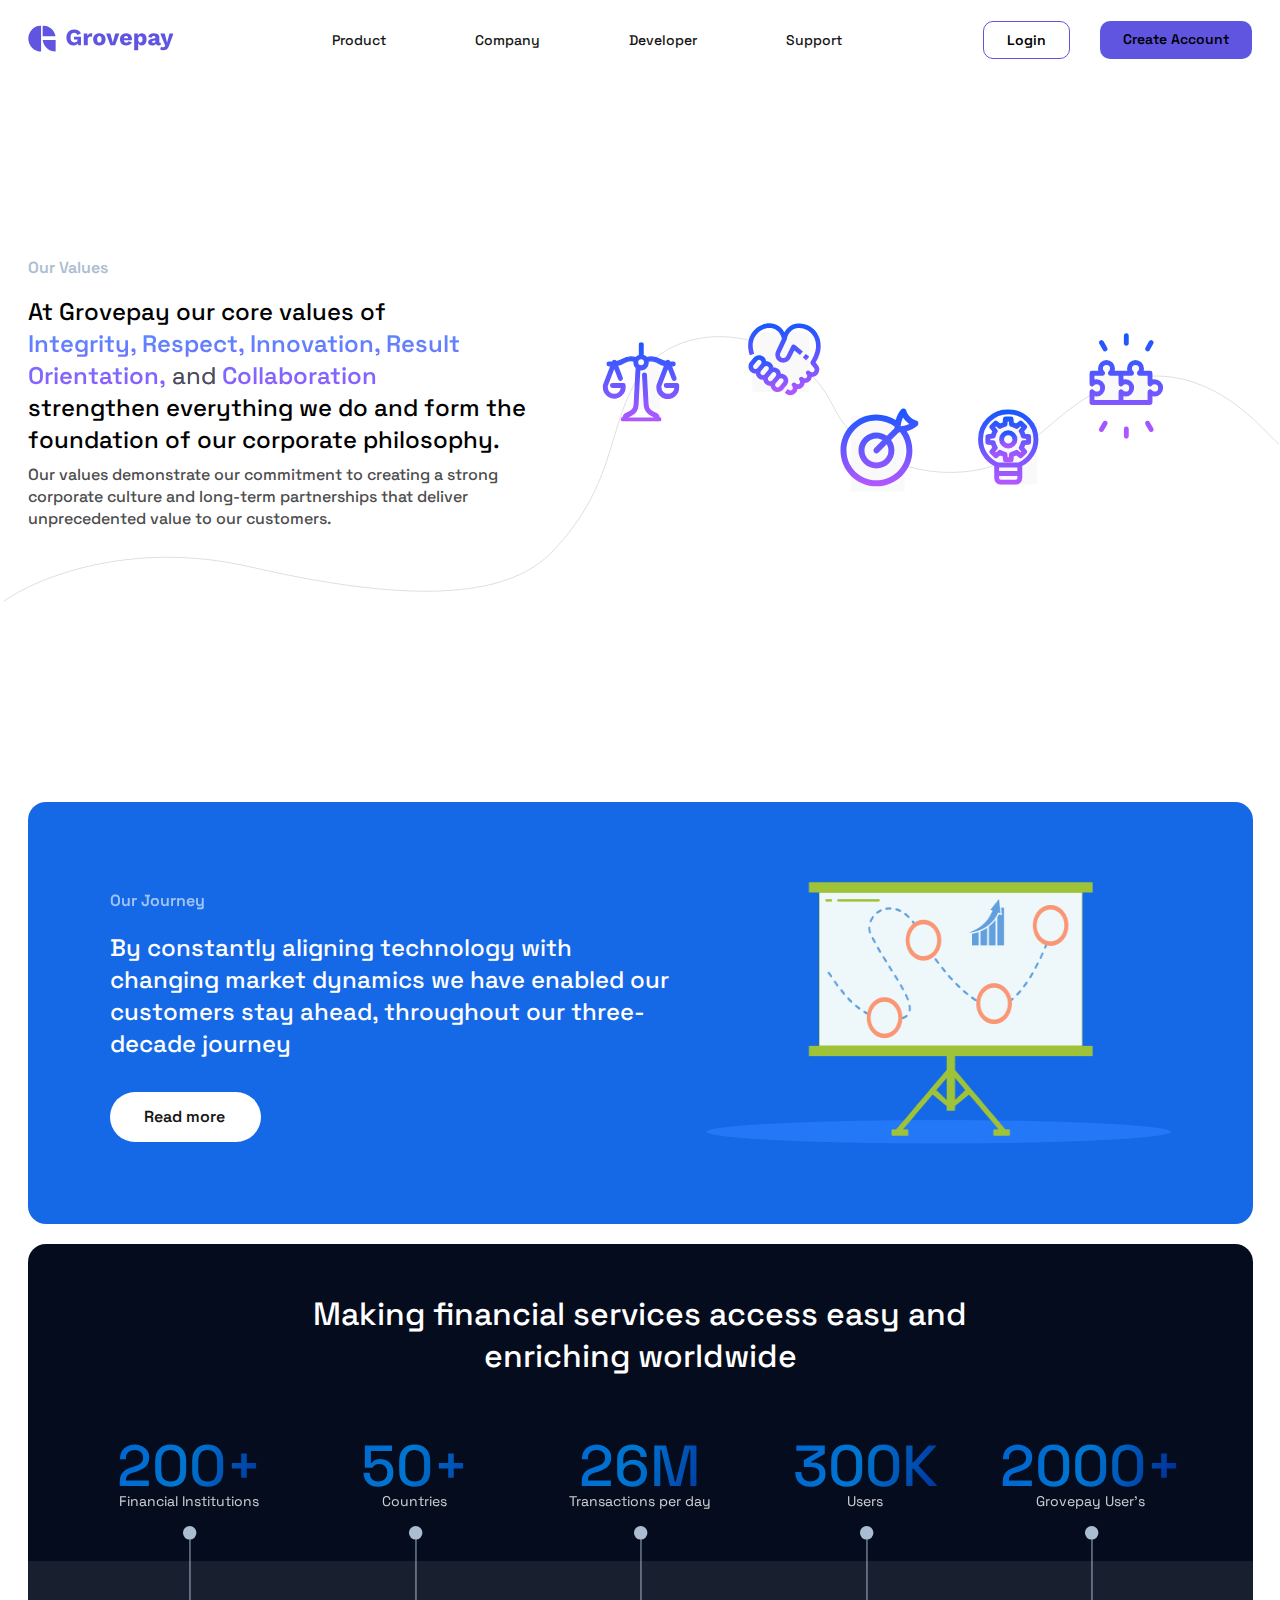
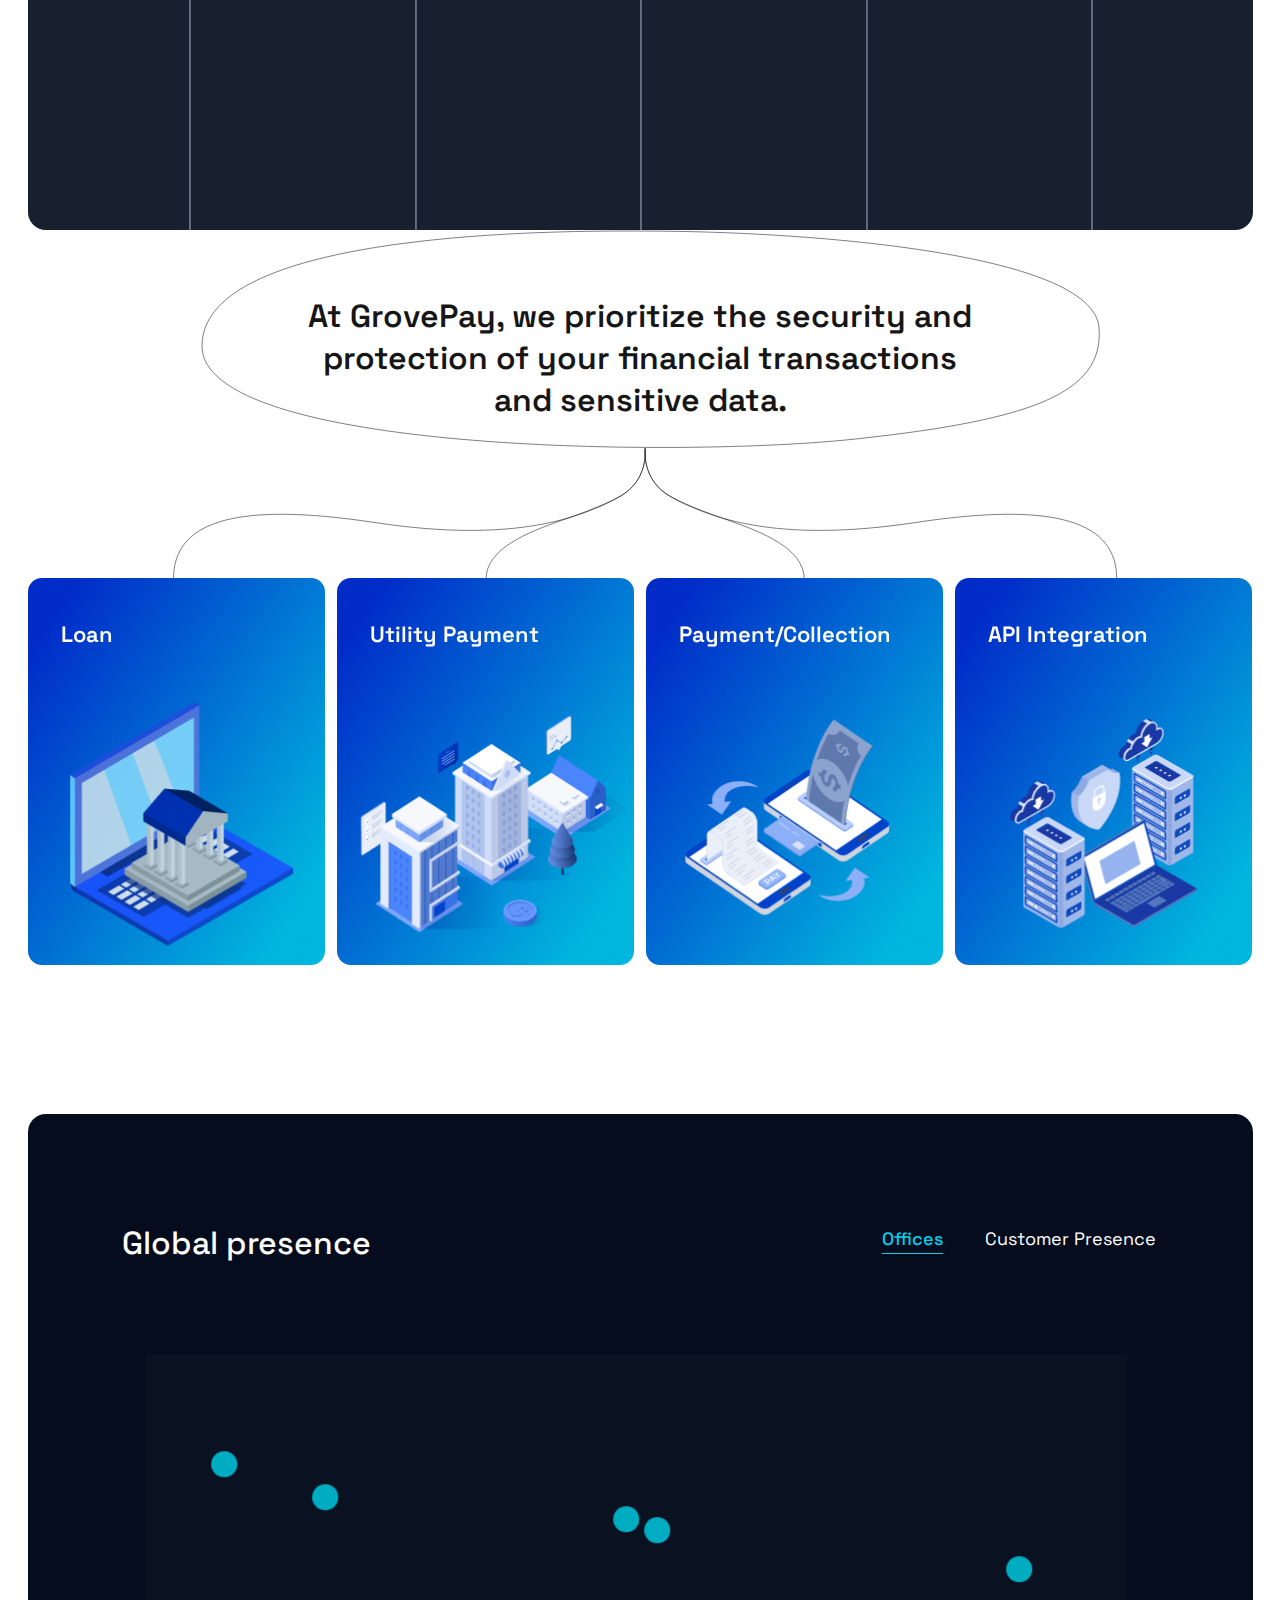
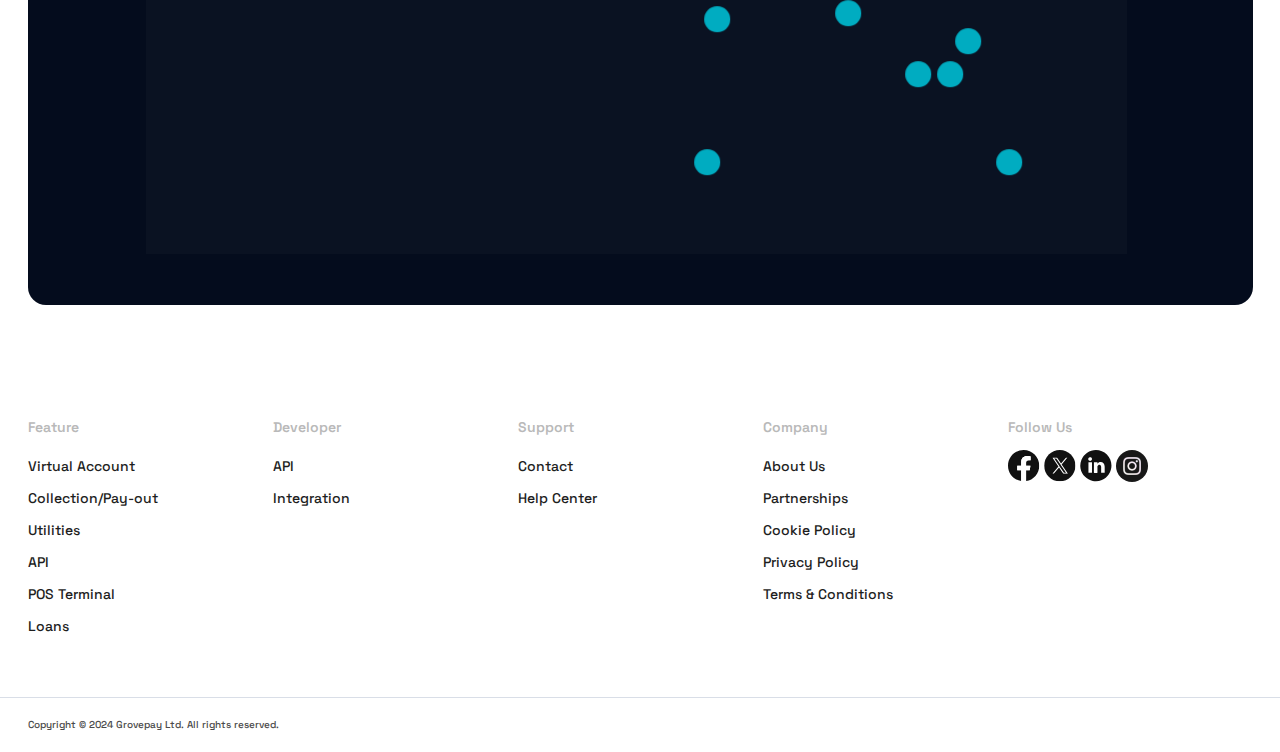
==== commit cac9df1f: "second commit" ====
--- a/about.html
+++ b/about.html
@@ -766,7 +766,7 @@
       style="display: none"
     ></p>
     <header class="header-global position-relative" id="header">
-      <nav class="navbar navbar-expand-lg p-0 dark">
+      <nav class="navbar navbar-expand-lg p-0 dark primary-navigation" role="navigation">
         <div class="container p-0">
           <a class="navbar-brand ms-0 p-0" href="index.html">
             <img
@@ -812,63 +812,49 @@
               ></path>
             </svg>
           </a>
-          <div class="collapse navbar-collapse" id="navbarSupportedContent">
+          <div class="collapse navbar-collapse " id="navbarSupportedContent">
             <ul class="navbar-nav me-auto mb-2 mb-lg-0">
-              <li class="nav-item product-hover1">
-                <a class="nav-link"
-                  ><div
-                    onclick="megaMenu('megamenu-product','megamenu-insights','megamenu-careers','megamenu-company');"
-                    onmouseenter="megaMenu('');"
-                    onmouseout="megaMenu('');"
-                  >
-                    Products
-                  </div>
+              <li class="nav-item ">
+                <a class="nav-link      "           >
+                   <div> Product</div>
+                  
+                  
                 </a>
+                  <ul class="dropdown">
+                    <li><a href="virtual.html">Virtual Account</a> </li>
+                    <li><a href="collection-payout.html">Collection/Payout</a> </li>
+                    <li><a href="API.html">API</a> </li>
+                    <li><a href="pos.html">POS Terminal</a> </li>
+                    <li> <a href="multi-currency.html">Multicurrency</a></li>
+                    <li> <a href="utility.html">Utility</a></li>
+                    <li> <a href="loan.html">Loan</a></li>
+                  </ul>
               </li>
-              <li class="nav-item product-hover1">
-                <div></div>
+              
+
+              <li class="nav-item company-hover1">
+                <a class="nav-link"                  >
+                  <div> Company</div>
+                  
+                  
+                </a>
+                  <ul class="dropdown">
+                    <li><a href="about.html">About Us</a> </li>
+                    <li><a href="partners.html">Our Partners</a> </li>
+                   
+                  </ul>
               </li>
-              <li class="nav-item product-hover1">
-                <div></div>
+             
+             
+              <li class="nav-item careers-hover">
+                <a href="API.html" class="nav-link"                  >
+                    <div>Developer</div>
+                 </a                >
               </li>
-
-              <li class="nav-item company-hover1">
-                <a class="nav-link"
-                  ><div
-                    onclick="megaMenu('megamenu-company','megamenu-insights','megamenu-careers','megamenu-product');"
-                    onmouseenter="megaMenu('');"
-                  >
-                    Company
-                  </div>
-                </a>
-              </li>
-              <li class="nav-item company-hover1">
-                <div></div>
-              </li>
-              <li class="nav-item company-hover1">
-                <div></div>
-              </li>
-              <li class="nav-item careers-hover">
-                <a href="API.html" class="nav-link"
-                  ><div
-                    onclick="megaMenu('megamenu-careers','megamenu-product','megamenu-insights','megamenu-company');"
-                    onmouseenter="megaMenu('megamenu-careers','megamenu-product','megamenu-insights','megamenu-company');"
-                  >
-                    Developer
-                  </div></a
-                >
-              </li>
-              <li class="nav-item careers-hover">
-                <div></div>
-              </li>
-              <li class="nav-item careers-hover">
-                <div></div>
-              </li>
-              <li
-                class="nav-item"
-                onmouseenter="megaMenuHide('megamenu-careers','megamenu-product','megamenu-insights','megamenu-company');"
-              >
-                <a class="nav-link" href="support.html"><div>Support</div></a>
+             
+             
+              <li                 >
+                <a class="nav-link" href="support.html"> <div>Support</div></a>
               </li>
             </ul>
             <div
@@ -877,7 +863,7 @@
             >
               <a
                 href="https://app.grovepay.co.uk/login"
-                class="border-link-btn1"
+                class="border-link-btn1" style="color: black;"
                 >Login</a
               >
               <a
@@ -1403,7 +1389,7 @@
 
           <li class="menu-item">
             <a class="companylink"
-              >Company
+               href="about.html">Company
               <svg
                 width="10"
                 height="18"
@@ -1483,7 +1469,7 @@
           </li>
 
           <li class="menu-item">
-            <a>
+            <a href="virtual.html">
               <span class="m-0 d-flex align-items-center lendinglink">
                 Virtual Account
               </span>
@@ -1506,7 +1492,7 @@
           </li>
 
           <li class="menu-item">
-            <a>
+            <a href="collection-payout.html">
               <span class="m-0 d-flex align-items-center transactionlink">
                 Collection & Payout
               </span>
@@ -1528,7 +1514,7 @@
             </a>
           </li>
           <li class="menu-item">
-            <a>
+            <a href="multi-currency.html">
               <span class="m-0 d-flex align-items-center financiallink">
                 Multicurrency Wallet
               </span>
@@ -1600,7 +1586,7 @@
           </li>
 
           <li class="menu-item">
-            <a class="active">
+            <a class="active" href="about.html">
               <span class="m-0 d-flex align-items-center"> Company </span>
               <svg
                 class="d-none"
@@ -1676,47 +1662,7 @@
     </div>
     <link rel="stylesheet" href="css/header.css" />
     <link rel="stylesheet" href="css/footer.css" />
-    <section id="about-banner" class="px-28">
-      <div class="row mx-auto">
-        <div class="col-md-5 p-0 ps-md-0">
-          <div class="info">
-            <h5>
-              <span
-                >We focus on product innovation with a relentless
-                commitment</span
-              >
-              to ensure your finances are precise down to the last penny,
-              delivering leading edge future-proofed fintech solutions.
-            </h5>
-            <a
-              href="index.html"
-              class="cta-btn gradient-effect"
-              target="_blank"
-              >Explore our solutions
-              <img
-                data-lazyloaded="1"
-                src="[data-uri]"
-                data-src="Arrow-2-Left-Up.svg"
-                class="ms-1"
-            /></a>
-          </div>
-        </div>
-        <div class="col-md-7 px-0">
-          <div class="img">
-            <img
-              data-lazyloaded="1"
-              src="home_hero.png"
-              width="717"
-              height="421"
-              data-src="home_hero.png"
-              class="img-fluid mw-100"
-            />
-              
-            </a>
-          </div>
-        </div>
-      </div>
-    </section>
+   
     <div id="video-popup-overlay"></div>
     <div id="video-popup-container">
       <div id="video-popup-close" class="fade">✖</div>
@@ -1730,7 +1676,7 @@
         ></iframe>
       </div>
     </div>
-    <section id="our-values" class="px-28" style="margin-top: -250px;">
+    <section id="our-values" class="px-28" >
       <div class="wrap">
         <div class="row">
           <div class="col-md-6 col-xl-5 pe-0">
@@ -2256,30 +2202,7 @@
     
     
   
-    <section id="cta" class="px-28 mt-0">
-      <div class="contain" style="background-image: url(images/cta-bg.png)">
-        <div class="ms-0">
-          <h4 class="m-0">We’d love to hear from you!</h4>
-          <p>Contact us for your fintech requirements or any other queries</p>
-          <a href="contact.html" class="link-button">
-            <span>Talk to us</span>
-            <svg
-              width="20"
-              height="19"
-              viewBox="0 0 20 19"
-              fill="none"
-              xmlns="http://www.w3.org/2000/svg"
-            >
-              <path
-                d="M3.57178 16.2288L15.8006 4M15.8006 4L7.88784 4M15.8006 4V11.9128"
-                stroke="#161616"
-                stroke-width="1.5"
-                stroke-linecap="round"
-                stroke-linejoin="round"
-              ></path></svg          ></a>
-        </div>
-      </div>
-    </section>
+  
     <footer id="footer-new" >
       <div class="footer-top px-28">
         <div class="wrap">
--- a/css/style.css
+++ b/css/style.css
@@ -1,3 +1,128 @@
+
+/***** menu hover css *****/
+.navbar-nav .nav-link div{   
+  cursor: pointer;
+  position: relative;
+  border: none;
+  background: none; 
+  transition-timing-function: cubic-bezier(0.25, 0.8, 0.25, 1);
+  transition-duration: 400ms;
+  transition-property: color;
+}
+
+.navbar-nav .nav-link div:focus,
+.navbar-nav .nav-link div:hover {
+  /*color: #222;*/
+}
+
+.navbar-nav .nav-link div:focus:after,
+.navbar-nav .nav-link div:hover:after {
+  width: 100%;
+  left: 0%;
+}
+
+.navbar-nav .nav-link div:after {
+  content: "";
+  pointer-events: none;
+  bottom: -2px;
+  left: 50%;
+  position: absolute;
+  width: 0%;
+  height: 2px;
+  background-color: #6055E0;
+  transition-timing-function: cubic-bezier(0.25, 0.8, 0.25, 1);
+  transition-duration: 400ms;
+  transition-property: width, left;
+}
+
+nav {
+  &.primary-navigation {
+    margin: 0 auto;
+    display: block;
+  
+    padding: 120px 0 0 0;  
+    text-align: center;
+    font-size: 16px;
+
+    ul li {
+      list-style: none;
+      margin: 0 auto;
+      
+      display: inline-block;
+      padding: 0 30px;
+      position: relative;
+      text-decoration: none;
+      text-align: center;
+     
+    }
+
+    li a {
+      color: black;
+    }
+
+    li a:hover {
+      color: #6055E0;
+    }
+
+    li:hover {
+      cursor: pointer;
+    }
+
+    ul li ul {
+      visibility: hidden;
+      opacity: 0;
+      position: absolute;
+padding-left: 0;
+      left: 0;
+      display: none;
+      background: white;
+    }
+
+    ul li:hover > ul,
+    ul li ul:hover {
+      visibility: visible;
+      opacity: 1;
+      display: block;
+      min-width: 200px;
+      /* border-radius: 20px; */
+      text-align: left;
+      padding-top: 20px;
+      box-shadow: 0px 3px 5px -1px #ccc;
+    }
+
+    ul li ul li {
+      clear: both;
+      width: 100%;
+      text-align: left;
+      margin-bottom: 20px;
+      border-style: none;
+    }
+
+    ul li ul li a:hover {
+      padding-left: 10px;
+      border-left: 2px solid #6055E0;
+      transition: all 0.3s ease;
+    }
+  }
+}
+
+a {
+
+    text-decoration: none;
+
+    &:hover {
+        color: #6055E0;
+    }
+ 
+}
+
+ ul li ul li a { transition: all 0.5s ease; }
+ 
+
+
+
+
+
 @media only screen and (max-width: 991px) {
   #banner-carousel {
     padding: 0px 0px;
@@ -328,7 +453,7 @@
   font-size: 80px;
   line-height: 76px;
   text-align: center;
-  background: linear-gradient(109deg, #0075FF -1.8%, #0091FF 46.49%, #0025A7 100.09%);
+  background: linear-gradient(109deg, #6055E0 -1.8%, #6055E0 46.49%, #6055E0 100.09%);
   -webkit-background-clip: text;
   -webkit-text-fill-color: transparent;
   background-clip: text;
@@ -1493,7 +1618,7 @@
 }
 
 #translating .wrap .flip-box-front {
-  background: linear-gradient(154deg, #002CC9 0%, #00B6DE 100%);
+  background: linear-gradient(154deg, #6055e0 0%, #00B6DE 100%);
   background-repeat: no-repeat;
   background-size: cover;
   background-position: center;
--- a/css/style-final.css
+++ b/css/style-final.css
@@ -17,7 +17,7 @@
   font-weight: 600;
   line-height: 48px;
   opacity: 0.9;
-  background: var(--text-gradient, linear-gradient(133deg, #0075FF 0%, #0091FF 47.4%, #0025A7 100%));
+  background: var(--text-gradient, linear-gradient(133deg, #6055E0 0%, #6055E0 47.4%, #6055E0 100%));
   background-clip: text;
   -webkit-background-clip: text;
   -webkit-text-fill-color: transparent;
@@ -150,7 +150,7 @@
   min-height: auto;
   background-image: none !important;
   border-radius: 12px;
-  background: linear-gradient(147deg, #00408B -21.27%, #0037C6 25.18%, #029CB1 96.91%) !important;
+  background: linear-gradient(147deg, #6055E0 -21.27%, #6055E0 25.18%, #6055E0 96.91%) !important;
 }
 #intelligent.islamic .slick-slide img {
   max-height: 131px;
@@ -240,7 +240,7 @@
   font-size: 80px;
   line-height: 76px;
   text-align: center;
-  background: linear-gradient(109deg, #0075FF -1.8%, #0091FF 46.49%, #0025A7 100.09%);
+  background: linear-gradient(109deg, #6055E0 -1.8%, #6055E0 46.49%, #6055E0 100.09%);
   -webkit-background-clip: text;
   -webkit-text-fill-color: transparent;
   background-clip: text;
@@ -315,7 +315,7 @@
 #technology-platform .container {
   max-width: 1385px;
   padding: 124px 75px 113px 80px;
-  background-color: #1A3C96;
+  background-color: #6055E0;
   border-radius: 18px;
   background-position: center;
   background-size: cover;
@@ -382,7 +382,7 @@
 }
 #technology-platform .container .link-btn:hover {
   background-color: #fff;
-  color: #0653C7;
+  color: #6055E0;
   transition-duration: 0.4s;
 }
 #technology-platform .container .link-btn:hover svg {
@@ -452,7 +452,7 @@
   line-height: 18px;
   display: flex;
   align-items: center;
-  color: #1569E7;
+  color: #6055E0;
 }
 #stories-accordians .contian .accordion-item .accordion-body .success-stories .slider-content .auther-container .auther-info .occupation {
   font-weight: 600;
@@ -475,7 +475,7 @@
   font-weight: 600;
   font-size: 12px;
   line-height: 20px;
-  color: #1569E7;
+  color: #6055E0;
 }
 #stories-accordians .contian .accordion-item .accordion-body .case-studies .download-link svg, #stories-accordians .contian .accordion-item .accordion-body .brochures .download-link svg, #stories-accordians .contian .accordion-item .accordion-body .whitepapers .download-link svg, #stories-accordians .contian .accordion-item .accordion-body .events .download-link svg {
   max-width: 12px;
@@ -502,7 +502,7 @@
   font-weight: 600;
   font-size: 12px;
   line-height: 20px;
-  background: linear-gradient(109deg, #0075FF -1.8%, #0091FF 46.49%, #0025A7 100.09%);
+  background: linear-gradient(109deg, #6055E0 -1.8%, #6055E0 46.49%, #6055E0 100.09%);
   -webkit-background-clip: text;
   -webkit-text-fill-color: transparent;
   background-clip: text;
@@ -594,7 +594,7 @@
 }
 #stories-tab .container .nav .nav-link.active {
   color: #fff;
-  background: #0653C7;
+  background: #6055E0;
 }
 #stories-tab .container .nav .nav-link.active:hover {
   color: #fff;
@@ -617,7 +617,7 @@
   }
 }
 #stories-tab .container .nav .nav-link:hover {
-  color: #1569E7;
+  color: #6055E0;
 }
 #stories-tab .container .tab-content {
   height: auto;
@@ -767,7 +767,7 @@
   font-weight: 600;
   font-size: 12px;
   line-height: 16px;
-  background: linear-gradient(109deg, #0075FF -1.8%, #0091FF 46.49%, #0025A7 100.09%);
+  background: linear-gradient(109deg, #6055E0 -1.8%, #6055E0 46.49%, #6055E0 100.09%);
   -webkit-background-clip: text;
   -webkit-text-fill-color: transparent;
   background-clip: text;
@@ -777,7 +777,7 @@
   font-weight: 600;
   font-size: 12px;
   line-height: 20px;
-  background: linear-gradient(109deg, #0075FF -1.8%, #0091FF 46.49%, #0025A7 100.09%);
+  background: linear-gradient(109deg, #6055E0 -1.8%, #0091FF 46.49%, #6055E0 100.09%);
   -webkit-background-clip: text;
   -webkit-text-fill-color: transparent;
   background-clip: text;
@@ -952,7 +952,7 @@
   font-weight: 600;
   font-size: 12px;
   line-height: 20px;
-  color: #1569E7;
+  color: #6055E0;
 }
 #stories-tab .container .tab-content #v-pills-events .events .slider-content .detail .time-stamp img {
   max-height: 14px;
--- a/css/flip-box.css
+++ b/css/flip-box.css
@@ -146,7 +146,7 @@
     padding: 16.42px 26px;
     color: #fff;
     border: 0px;
-    background-image: linear-gradient(45deg,#2B1FB6,#0085FF,#2B1FB6 95.64%);
+    background-image: linear-gradient(45deg,#6055E0,#6055E0,#6355e0 95.64%);
     background-size: 300% 400%;
     transition: 0.6s all;
     display: block;
@@ -156,7 +156,7 @@
 
 
   #intelligent .flip-button:hover{
-    background-image: linear-gradient(45deg,#2B1FB6,#00aeff,#2B1FB6);
+    background-image: linear-gradient(45deg, #2b1fb6, #00aeff, #2b1fb6);
     background-position: 75% 10%;
     transform: perspective(100px);
     color: #fff;
@@ -216,7 +216,7 @@
 
 #transaction-flip-box .flip-box .flip-box-back .inner {
   border-radius: 12px;
-  background: linear-gradient(147deg, #00408B -21.27%, #0037C6 25.18%, #029CB1 96.91%);
+  background: linear-gradient(147deg, #6055E0 -21.27%, #6055E0 25.18%, #6055E0 96.91%);
   padding: 55px 38px 40px;
   display: block !important;
   height: fit-content;
--- a/css/sassy-social-share-public.css
+++ b/css/sassy-social-share-public.css
@@ -1 +1,545 @@
-#heateor_sss_error{color:red;margin:7px 0}#heateor_sss_sharing_more_providers .filter svg{position:absolute;left:16px;top:18px}div.heateor_sss_sharing_ul a:link,div.heateor_sss_sharing_ul a:focus{text-decoration:none;background:transparent!important}.heateor_sss_login_container{margin:2px 0}.heateor_sss_login_container img,.heateor_sss_sharing_container img{cursor:pointer;margin:2px;border:none}.heateor_sss_login_container img{display:none;float:left}#heateor_sss_loading_image{display:block!important;float:none}.heateor_sss_error{background-color:#ffffe0;border:1px solid #e6db55;padding:5px;margin:10px}#heateor_sss_sharing_more_providers{position:fixed;top:50%;left:47%;background:#fafafa;width:650px;margin:-180px 0 0 -300px;z-index:10000000;text-shadow:none!important;height:308px}#heateor_sss_mastodon_popup_bg,#heateor_sss_popup_bg{background:url(../images/transparent_bg.png);bottom:0;display:block;left:0;position:fixed;right:0;top:0;z-index:10000}#heateor_sss_sharing_more_providers .title{font-size:14px!important;height:auto!important;background:#58b8f8!important;border-bottom:1px solid #d7d7d7!important;color:#fff;font-weight:700;letter-spacing:inherit;line-height:34px!important;padding:0!important;text-align:center;text-transform:none;margin:0!important;text-shadow:none!important;width:100%}#heateor_sss_sharing_more_providers *{font-family:Arial,Helvetica,sans-serif}#heateor_sss_sharing_more_providers #heateor_sss_sharing_more_content{background:#fafafa;border-radius:4px;color:#555;height:auto;width:100%}#heateor_sss_sharing_more_providers .filter{margin:0;padding:10px 0 0;position:relative;width:100%}#heateor_sss_sharing_more_providers .all-services{clear:both;height:250px;overflow:auto}#heateor_sss_sharing_more_content .all-services ul{margin:10px!important;overflow:hidden;list-style:none;padding-left:0!important;position:static!important;width:auto!important}#heateor_sss_sharing_more_content .all-services ul li{padding:0;margin:0 0 0 5px;background:0 0!important;float:left;width:24.1%;text-align:left!important}#heateor_sss_sharing_more_providers .close-button img{margin:0}#heateor_sss_sharing_more_providers .close-button.separated{background:0 0!important;border:none!important;box-shadow:none!important;width:auto!important;height:auto!important;z-index:1000}#heateor_sss_sharing_more_providers .close-button{height:auto!important;width:auto!important;left:auto!important;display:block!important;color:#555!important;cursor:pointer!important;font-size:29px!important;line-height:29px!important;margin:0!important;padding:0!important;position:absolute;right:-16px;top:-16px}#heateor_sss_sharing_more_providers .filter input.search{width:96%;display:block;float:none;font-family:"open sans","helvetica neue",helvetica,arial,sans-serif;font-weight:300;height:auto;line-height:inherit;margin:0 11px;padding:5px 8px 5px 27px;border:1px solid #ccc!important;color:#000;background:#fff!important;font-size:16px!important;text-align:left!important;max-width:-webkit-fill-available}#heateor_sss_sharing_more_providers .footer-panel{background:#fff;border-top:1px solid #d7d7d7;padding:6px 0;width:100%;color:#fff}#heateor_sss_sharing_more_providers .footer-panel p{background-color:transparent;top:0;text-align:left!important;color:#000;font-family:'helvetica neue',arial,helvetica,sans-serif;font-size:12px;line-height:1.2;margin:0!important;padding:0 6px!important;text-indent:0!important}#heateor_sss_sharing_more_providers .footer-panel a{color:#fff;text-decoration:none;font-weight:700;text-indent:0!important}#heateor_sss_sharing_more_providers .all-services ul li a span{width:51%}#heateor_sss_sharing_more_providers .all-services ul li a{border-radius:3px;color:#666!important;display:block;font-size:12px;height:auto;line-height:20px;overflow:hidden;padding:8px 8px 8px 1px;text-decoration:none!important;text-overflow:ellipsis;white-space:nowrap;border:none!important;text-indent:0!important;background:0 0!important;text-shadow:none}.heateor_sss_share_count{display:block;text-indent:0!important;visibility:hidden;background-color:#58b8f8!important;width:5px;height:auto;text-align:center;min-width:8px!important;padding:1px 4px!important;color:#fff!important;font-family:'Open Sans',arial,sans-serif!important;font-size:10px!important;font-weight:600!important;-webkit-border-radius:15px!important;border-radius:15px!important;-webkit-box-shadow:0 2px 2px rgba(0,0,0,.4);box-shadow:0 2px 2px rgba(0,0,0,.4);text-shadow:0 -1px 0 rgba(0,0,0,.2);line-height:14px!important;border:2px solid #fff!important;z-index:1;margin:2px auto!important;box-sizing:content-box!important}.heateor_sss_share_count,.heateor_sss_vertical_sharing{-webkit-box-sizing:content-box!important;-moz-box-sizing:content-box!important}div.heateor_sss_follow_ul,div.heateor_sss_sharing_ul{padding-left:0!important;margin:1px 0!important}#heateor_sss_mastodon_popup_close img,#heateor_sss_sharing_popup_close img{opacity:1!important;background:0 0!important;border:none!important;outline:0!important;box-shadow:none!important;width:auto!important;height:auto!important;top:inherit!important;right:inherit!important;left:9px!important;padding:0!important}div.heateor_sss_follow_ul .heateorSssSharingRound,div.heateor_sss_sharing_ul .heateorSssSharingRound{background:0 0!important}.heateor_sss_square_count{display:none;text-align:center;font-weight:bolder;font-family:sans-serif;font-style:normal;font-size:.6em;visibility:hidden}div.heateor_sss_follow_ul a,div.heateor_sss_horizontal_sharing div.heateor_sss_sharing_ul a{float:left;padding:0!important;list-style:none!important;border:none!important;margin:2px}.heateorSssSharing,.heateorSssSharingButton{display:block;cursor:pointer;margin:2px}div.heateor_sss_follow_ul a:before,div.heateor_sss_sharing_ul a:before{content:none!important}div.heateor_sss_follow_ul a{width:auto}.heateor_sss_vertical_sharing{background:0 0;-webkit-box-shadow:0 1px 4px 1px rgba(0,0,0,.1);box-shadow:0 1px 4px 1px rgba(0,0,0,.1);position:fixed;overflow:visible;z-index:10000000;display:block;padding:10px;border-radius:4px;opacity:1;box-sizing:content-box!important}div.heateor_sss_horizontal_counter li.heateor_sss_facebook_share,div.heateor_sss_horizontal_sharing li.heateor_sss_facebook_share{width:96px}li.heateor_sss_facebook_like .fb-like span,li.heateor_sss_facebook_recommend .fb-like span,li.heateor_sss_facebook_share .fb-share-button span{vertical-align:top!important}li.heateor_sss_facebook_like .fb-like span iframe,li.heateor_sss_facebook_recommend .fb-like span iframe{max-width:none!important;z-index:1000}.heateor_sss_counter_container li{height:21px}.heateorSssTCBackground:hover{border-width:0!important;background-color:transparent}.heateorSssTCBackground{border-width:0!important;background-color:transparent!important;font-style:normal;word-wrap:normal;color:#666;line-height:1;visibility:hidden}.heateorSssSharingSvg{width:100%;height:100%}.heateorSssSharing{float:left;border:none}.heateorSssSharingArrow{height:16px;width:16px;cursor:pointer;margin-top:10px}.heateorSssPushIn{background:url(data:image/svg+xml;charset=utf8,%3Csvg%20xmlns%3D%22http%3A%2F%2Fwww.w3.org%2F2000%2Fsvg%22%20width%3D%22100%25%22%20height%3D%22100%25%22%20viewBox%3D%220%200%2030%2030%22%3E%0A%3Cpath%20d%3D%22M%207%206%20q%202%206%2010%206%20v%20-6%20l%206%209%20l%20-6%209%20v%20-6%20q%20-10%202%20-10%20-12%22%20stroke-width%3D%221%22%20stroke%3D%22%23000%22%20fill%3D%22%23000%22%20stroke-linecap%3D%22round%22%3E%3C%2Fpath%3E%3C%2Fsvg%3E) left no-repeat}.heateorSssPullOut{background:url(data:image/svg+xml;charset=utf8,%3Csvg%20xmlns%3D%22http%3A%2F%2Fwww.w3.org%2F2000%2Fsvg%22%20width%3D%22100%25%22%20height%3D%22100%25%22%20viewBox%3D%220%200%2030%2030%22%3E%0A%3Cpath%20d%3D%22M%2023%206%20q%20-2%206%20-10%206%20v%20-6%20l%20-6%209%20l%206%209%20v%20-6%20q%2010%202%2010%20-12%22%20stroke-width%3D%221%22%20stroke%3D%22%23000%22%20fill%3D%22%23000%22%20stroke-linecap%3D%22round%22%3E%3C%2Fpath%3E%3C%2Fsvg%3E) left no-repeat}.heateorSssCommentingTabs li{padding-left:0!important;float:left;margin:0 1em 0 0 !important;list-style:none;color:#aaa;display:block;cursor:pointer;font-size:.85em}div.heateorSssTotalShareCount{word-wrap:normal!important;font-weight:bolder;font-family:sans-serif;padding:0;margin:0;text-align:center}div.heateorSssTotalShareText{word-wrap:normal!important;margin:0;padding:0;text-align:center}div.heateor_sss_horizontal_sharing li{width:auto}div.heateor_sss_horizontal_sharing li.heateor_sss_facebook_like{width:91px}div.heateor_sss_horizontal_sharing li.heateor_sss_facebook_recommend{width:145px}div.heateor_sss_horizontal_sharing li.heateor_sss_twitter_tweet{width:95px}div.heateor_sss_horizontal_sharing li.heateor_sss_linkedin_share span{vertical-align:text-top!important}div.heateor_sss_horizontal_sharing li.heateor_sss_linkedin_share{width:96px}div.heateor_sss_horizontal_sharing li.heateor_sss_buffer_share{width:108px}div.heateor_sss_horizontal_sharing li.heateor_sss_reddit_badge{width:130px}div.heateor_sss_horizontal_sharing li.heateor_sss_yummly{width:106px}div.heateor_sss_horizontal_sharing li.heateor_sss_pinterest_pin{width:76px}div.heateor_sss_horizontal_sharing li.heateor_sss_xing{width:98px}.heateor_sss_sharing_container a{padding:0!important;box-shadow:none!important;border:none!important}.heateorSssClear{clear:both}div.course_instructor_widget .heateor_sss_vertical_sharing{display:none!important}@media screen and (max-width:783px){#heateor_sss_sharing_more_providers{width:80%;left:60%;margin-left:-50%;text-shadow:none!important}}@media screen and (max-width:752px){#heateor_sss_sharing_more_content .all-services ul li{width:32.1%}}@media screen and (max-width:590px){#heateor_sss_sharing_more_content .all-services ul li{width:48.1%}#heateor_sss_sharing_more_providers .filter input.search{width:93%}}@media screen and (max-width:413px){#heateor_sss_sharing_more_content .all-services ul li{width:100%}}div.heateor_sss_bottom_sharing{margin-bottom:0}div.heateor_sss_sharing_container a:before,div.heateor_sss_follow_icons_container a:before{content:none}.heateor_sss_mastodon_popup_button{background:linear-gradient(#ec1b23,#d43116);padding:8px 0 10px;font-size:18px;border:0;color:#fff;border-radius:8px;margin:4px auto;font-weight:bolder;width:35%;cursor:pointer;border-bottom-style:groove;border-bottom-width:5px;border-bottom-color: rgb(0,0,0,.2)}@media screen and (max-width: 783px)#heateor_sss_sharing_more_providers .filter input.search{border:1px solid #ccc;width:92.8%}div.heateor_sss_follow_icons_container svg,div.heateor_sss_sharing_container svg{width:100%;height:100%}+#heateor_sss_error {
+    color: red;
+    margin: 7px 0
+}
+
+#heateor_sss_sharing_more_providers .filter svg {
+    position: absolute;
+    left: 16px;
+    top: 18px
+}
+
+div.heateor_sss_sharing_ul a:link,
+div.heateor_sss_sharing_ul a:focus {
+    text-decoration: none;
+    background: transparent !important
+}
+
+.heateor_sss_login_container {
+    margin: 2px 0
+}
+
+.heateor_sss_login_container img,
+.heateor_sss_sharing_container img {
+    cursor: pointer;
+    margin: 2px;
+    border: none
+}
+
+.heateor_sss_login_container img {
+    display: none;
+    float: left
+}
+
+#heateor_sss_loading_image {
+    display: block !important;
+    float: none
+}
+
+.heateor_sss_error {
+    background-color: #ffffe0;
+    border: 1px solid #e6db55;
+    padding: 5px;
+    margin: 10px
+}
+
+#heateor_sss_sharing_more_providers {
+    position: fixed;
+    top: 50%;
+    left: 47%;
+    background: #fafafa;
+    width: 650px;
+    margin: -180px 0 0 -300px;
+    z-index: 10000000;
+    text-shadow: none !important;
+    height: 308px
+}
+
+#heateor_sss_mastodon_popup_bg,
+#heateor_sss_popup_bg {
+    background: url(../images/transparent_bg.png);
+    bottom: 0;
+    display: block;
+    left: 0;
+    position: fixed;
+    right: 0;
+    top: 0;
+    z-index: 10000
+}
+
+#heateor_sss_sharing_more_providers .title {
+    font-size: 14px !important;
+    height: auto !important;
+    background: #58b8f8 !important;
+    border-bottom: 1px solid #d7d7d7 !important;
+    color: #fff;
+    font-weight: 700;
+    letter-spacing: inherit;
+    line-height: 34px !important;
+    padding: 0 !important;
+    text-align: center;
+    text-transform: none;
+    margin: 0 !important;
+    text-shadow: none !important;
+    width: 100%
+}
+
+#heateor_sss_sharing_more_providers * {
+    font-family: Arial, Helvetica, sans-serif
+}
+
+#heateor_sss_sharing_more_providers #heateor_sss_sharing_more_content {
+    background: #fafafa;
+    border-radius: 4px;
+    color: #555;
+    height: auto;
+    width: 100%
+}
+
+#heateor_sss_sharing_more_providers .filter {
+    margin: 0;
+    padding: 10px 0 0;
+    position: relative;
+    width: 100%
+}
+
+#heateor_sss_sharing_more_providers .all-services {
+    clear: both;
+    height: 250px;
+    overflow: auto
+}
+
+#heateor_sss_sharing_more_content .all-services ul {
+    margin: 10px !important;
+    overflow: hidden;
+    list-style: none;
+    padding-left: 0 !important;
+    position: static !important;
+    width: auto !important
+}
+
+#heateor_sss_sharing_more_content .all-services ul li {
+    padding: 0;
+    margin: 0 0 0 5px;
+    background: 0 0 !important;
+    float: left;
+    width: 24.1%;
+    text-align: left !important
+}
+
+#heateor_sss_sharing_more_providers .close-button img {
+    margin: 0
+}
+
+#heateor_sss_sharing_more_providers .close-button.separated {
+    background: 0 0 !important;
+    border: none !important;
+    box-shadow: none !important;
+    width: auto !important;
+    height: auto !important;
+    z-index: 1000
+}
+
+#heateor_sss_sharing_more_providers .close-button {
+    height: auto !important;
+    width: auto !important;
+    left: auto !important;
+    display: block !important;
+    color: #555 !important;
+    cursor: pointer !important;
+    font-size: 29px !important;
+    line-height: 29px !important;
+    margin: 0 !important;
+    padding: 0 !important;
+    position: absolute;
+    right: -16px;
+    top: -16px
+}
+
+#heateor_sss_sharing_more_providers .filter input.search {
+    width: 96%;
+    display: block;
+    float: none;
+    font-family: "open sans", "helvetica neue", helvetica, arial, sans-serif;
+    font-weight: 300;
+    height: auto;
+    line-height: inherit;
+    margin: 0 11px;
+    padding: 5px 8px 5px 27px;
+    border: 1px solid #ccc !important;
+    color: #000;
+    background: #fff !important;
+    font-size: 16px !important;
+    text-align: left !important;
+    max-width: -webkit-fill-available
+}
+
+#heateor_sss_sharing_more_providers .footer-panel {
+    background: #fff;
+    border-top: 1px solid #d7d7d7;
+    padding: 6px 0;
+    width: 100%;
+    color: #fff
+}
+
+#heateor_sss_sharing_more_providers .footer-panel p {
+    background-color: transparent;
+    top: 0;
+    text-align: left !important;
+    color: #000;
+    font-family: 'helvetica neue', arial, helvetica, sans-serif;
+    font-size: 12px;
+    line-height: 1.2;
+    margin: 0 !important;
+    padding: 0 6px !important;
+    text-indent: 0 !important
+}
+
+#heateor_sss_sharing_more_providers .footer-panel a {
+    color: #fff;
+    text-decoration: none;
+    font-weight: 700;
+    text-indent: 0 !important
+}
+
+#heateor_sss_sharing_more_providers .all-services ul li a span {
+    width: 51%
+}
+
+#heateor_sss_sharing_more_providers .all-services ul li a {
+    border-radius: 3px;
+    color: #666 !important;
+    display: block;
+    font-size: 12px;
+    height: auto;
+    line-height: 20px;
+    overflow: hidden;
+    padding: 8px 8px 8px 1px;
+    text-decoration: none !important;
+    text-overflow: ellipsis;
+    white-space: nowrap;
+    border: none !important;
+    text-indent: 0 !important;
+    background: 0 0 !important;
+    text-shadow: none
+}
+
+.heateor_sss_share_count {
+    display: block;
+    text-indent: 0 !important;
+    visibility: hidden;
+    background-color: #58b8f8 !important;
+    width: 5px;
+    height: auto;
+    text-align: center;
+    min-width: 8px !important;
+    padding: 1px 4px !important;
+    color: #fff !important;
+    font-family: 'Open Sans', arial, sans-serif !important;
+    font-size: 10px !important;
+    font-weight: 600 !important;
+    -webkit-border-radius: 15px !important;
+    border-radius: 15px !important;
+    -webkit-box-shadow: 0 2px 2px rgba(0, 0, 0, .4);
+    box-shadow: 0 2px 2px rgba(0, 0, 0, .4);
+    text-shadow: 0 -1px 0 rgba(0, 0, 0, .2);
+    line-height: 14px !important;
+    border: 2px solid #fff !important;
+    z-index: 1;
+    margin: 2px auto !important;
+    box-sizing: content-box !important
+}
+
+.heateor_sss_share_count,
+.heateor_sss_vertical_sharing {
+    -webkit-box-sizing: content-box !important;
+    -moz-box-sizing: content-box !important
+}
+
+div.heateor_sss_follow_ul,
+div.heateor_sss_sharing_ul {
+    padding-left: 0 !important;
+    margin: 1px 0 !important
+}
+
+#heateor_sss_mastodon_popup_close img,
+#heateor_sss_sharing_popup_close img {
+    opacity: 1 !important;
+    background: 0 0 !important;
+    border: none !important;
+    outline: 0 !important;
+    box-shadow: none !important;
+    width: auto !important;
+    height: auto !important;
+    top: inherit !important;
+    right: inherit !important;
+    left: 9px !important;
+    padding: 0 !important
+}
+
+div.heateor_sss_follow_ul .heateorSssSharingRound,
+div.heateor_sss_sharing_ul .heateorSssSharingRound {
+    background: 0 0 !important
+}
+
+.heateor_sss_square_count {
+    display: none;
+    text-align: center;
+    font-weight: bolder;
+    font-family: sans-serif;
+    font-style: normal;
+    font-size: .6em;
+    visibility: hidden
+}
+
+div.heateor_sss_follow_ul a,
+div.heateor_sss_horizontal_sharing div.heateor_sss_sharing_ul a {
+    float: left;
+    padding: 0 !important;
+    list-style: none !important;
+    border: none !important;
+    margin: 2px
+}
+
+.heateorSssSharing,
+.heateorSssSharingButton {
+    display: block;
+    cursor: pointer;
+    margin: 2px
+}
+
+div.heateor_sss_follow_ul a:before,
+div.heateor_sss_sharing_ul a:before {
+    content: none !important
+}
+
+div.heateor_sss_follow_ul a {
+    width: auto
+}
+
+.heateor_sss_vertical_sharing {
+    background: 0 0;
+    -webkit-box-shadow: 0 1px 4px 1px rgba(0, 0, 0, .1);
+    box-shadow: 0 1px 4px 1px rgba(0, 0, 0, .1);
+    position: fixed;
+    overflow: visible;
+    z-index: 10000000;
+    display: block;
+    padding: 10px;
+    border-radius: 4px;
+    opacity: 1;
+    box-sizing: content-box !important
+}
+
+div.heateor_sss_horizontal_counter li.heateor_sss_facebook_share,
+div.heateor_sss_horizontal_sharing li.heateor_sss_facebook_share {
+    width: 96px
+}
+
+li.heateor_sss_facebook_like .fb-like span,
+li.heateor_sss_facebook_recommend .fb-like span,
+li.heateor_sss_facebook_share .fb-share-button span {
+    vertical-align: top !important
+}
+
+li.heateor_sss_facebook_like .fb-like span iframe,
+li.heateor_sss_facebook_recommend .fb-like span iframe {
+    max-width: none !important;
+    z-index: 1000
+}
+
+.heateor_sss_counter_container li {
+    height: 21px
+}
+
+.heateorSssTCBackground:hover {
+    border-width: 0 !important;
+    background-color: transparent
+}
+
+.heateorSssTCBackground {
+    border-width: 0 !important;
+    background-color: transparent !important;
+    font-style: normal;
+    word-wrap: normal;
+    color: #666;
+    line-height: 1;
+    visibility: hidden
+}
+
+.heateorSssSharingSvg {
+    width: 100%;
+    height: 100%
+}
+
+.heateorSssSharing {
+    float: left;
+    border: none
+}
+
+.heateorSssSharingArrow {
+    height: 16px;
+    width: 16px;
+    cursor: pointer;
+    margin-top: 10px
+}
+
+.heateorSssPushIn {
+    background: url(data:image/svg+xml;charset=utf8,%3Csvg%20xmlns%3D%22http%3A%2F%2Fwww.w3.org%2F2000%2Fsvg%22%20width%3D%22100%25%22%20height%3D%22100%25%22%20viewBox%3D%220%200%2030%2030%22%3E%0A%3Cpath%20d%3D%22M%207%206%20q%202%206%2010%206%20v%20-6%20l%206%209%20l%20-6%209%20v%20-6%20q%20-10%202%20-10%20-12%22%20stroke-width%3D%221%22%20stroke%3D%22%23000%22%20fill%3D%22%23000%22%20stroke-linecap%3D%22round%22%3E%3C%2Fpath%3E%3C%2Fsvg%3E) left no-repeat
+}
+
+.heateorSssPullOut {
+    background: url(data:image/svg+xml;charset=utf8,%3Csvg%20xmlns%3D%22http%3A%2F%2Fwww.w3.org%2F2000%2Fsvg%22%20width%3D%22100%25%22%20height%3D%22100%25%22%20viewBox%3D%220%200%2030%2030%22%3E%0A%3Cpath%20d%3D%22M%2023%206%20q%20-2%206%20-10%206%20v%20-6%20l%20-6%209%20l%206%209%20v%20-6%20q%2010%202%2010%20-12%22%20stroke-width%3D%221%22%20stroke%3D%22%23000%22%20fill%3D%22%23000%22%20stroke-linecap%3D%22round%22%3E%3C%2Fpath%3E%3C%2Fsvg%3E) left no-repeat
+}
+
+.heateorSssCommentingTabs li {
+    padding-left: 0 !important;
+    float: left;
+    margin: 0 1em 0 0 !important;
+    list-style: none;
+    color: #aaa;
+    display: block;
+    cursor: pointer;
+    font-size: .85em
+}
+
+div.heateorSssTotalShareCount {
+    word-wrap: normal !important;
+    font-weight: bolder;
+    font-family: sans-serif;
+    padding: 0;
+    margin: 0;
+    text-align: center
+}
+
+div.heateorSssTotalShareText {
+    word-wrap: normal !important;
+    margin: 0;
+    padding: 0;
+    text-align: center
+}
+
+div.heateor_sss_horizontal_sharing li {
+    width: auto
+}
+
+div.heateor_sss_horizontal_sharing li.heateor_sss_facebook_like {
+    width: 91px
+}
+
+div.heateor_sss_horizontal_sharing li.heateor_sss_facebook_recommend {
+    width: 145px
+}
+
+div.heateor_sss_horizontal_sharing li.heateor_sss_twitter_tweet {
+    width: 95px
+}
+
+div.heateor_sss_horizontal_sharing li.heateor_sss_linkedin_share span {
+    vertical-align: text-top !important
+}
+
+div.heateor_sss_horizontal_sharing li.heateor_sss_linkedin_share {
+    width: 96px
+}
+
+div.heateor_sss_horizontal_sharing li.heateor_sss_buffer_share {
+    width: 108px
+}
+
+div.heateor_sss_horizontal_sharing li.heateor_sss_reddit_badge {
+    width: 130px
+}
+
+div.heateor_sss_horizontal_sharing li.heateor_sss_yummly {
+    width: 106px
+}
+
+div.heateor_sss_horizontal_sharing li.heateor_sss_pinterest_pin {
+    width: 76px
+}
+
+div.heateor_sss_horizontal_sharing li.heateor_sss_xing {
+    width: 98px
+}
+
+.heateor_sss_sharing_container a {
+    padding: 0 !important;
+    box-shadow: none !important;
+    border: none !important
+}
+
+.heateorSssClear {
+    clear: both
+}
+
+div.course_instructor_widget .heateor_sss_vertical_sharing {
+    display: none !important
+}
+
+@media screen and (max-width:783px) {
+    #heateor_sss_sharing_more_providers {
+        width: 80%;
+        left: 60%;
+        margin-left: -50%;
+        text-shadow: none !important
+    }
+}
+
+@media screen and (max-width:752px) {
+    #heateor_sss_sharing_more_content .all-services ul li {
+        width: 32.1%
+    }
+}
+
+@media screen and (max-width:590px) {
+    #heateor_sss_sharing_more_content .all-services ul li {
+        width: 48.1%
+    }
+
+    #heateor_sss_sharing_more_providers .filter input.search {
+        width: 93%
+    }
+}
+
+@media screen and (max-width:413px) {
+    #heateor_sss_sharing_more_content .all-services ul li {
+        width: 100%
+    }
+}
+
+div.heateor_sss_bottom_sharing {
+    margin-bottom: 0
+}
+
+div.heateor_sss_sharing_container a:before,
+div.heateor_sss_follow_icons_container a:before {
+    content: none
+}
+
+.heateor_sss_mastodon_popup_button {
+    background: linear-gradient(#ec1b23, #d43116);
+    padding: 8px 0 10px;
+    font-size: 18px;
+    border: 0;
+    color: #fff;
+    border-radius: 8px;
+    margin: 4px auto;
+    font-weight: bolder;
+    width: 35%;
+    cursor: pointer;
+    border-bottom-style: groove;
+    border-bottom-width: 5px;
+    border-bottom-color: rgb(0, 0, 0, .2)
+}
+
+@media screen and (max-width: 783px)#heateor_sss_sharing_more_providers .filter input.search {
+    border:1px solid #ccc;
+    width:92.8%
+}
+
+div.heateor_sss_follow_icons_container svg,
+div.heateor_sss_sharing_container svg {
+    width: 100%;
+    height: 100%
+}--- a/css/header.css
+++ b/css/header.css
@@ -130,7 +130,7 @@
   color: #F5F7FA;
   border: 1px solid #F5F7FA;
   background: linear-gradient(90deg, #6055E0
-  -13.32%, #0085FF 120.64%);
+  -13.32%, #6055E0 120.64%);
 }
 .border-link-btn1 {
   padding: 10px 23px;
@@ -147,12 +147,12 @@
 }
 .border-link-btn:hover {
   transition-duration: 0.4s;
-  border-color: #1569E7;
-  background-color: #1569E7;
+  border-color: #6055E0;
+  background-color: #6055E0;
 }
 .border-link-btn1:hover {
   transition-duration: 0.4s;
-  border-color: #1569E7;
+  border-color: #6055E0;
   background-color: #6055E0
   ;
 }
@@ -268,7 +268,7 @@
   width: 100%;
   content: "";
   display: block;
-  background-color: #1569E7;
+  background-color: #6055E0;
   position: absolute;
   bottom: -2;
 }
@@ -286,7 +286,7 @@
   bottom: -2;
 }*/
 header nav .navbar-nav .nav-link.active, header nav .navbar-nav .nav-link.show {
-  color: rgba(255, 255, 255, 0.9);
+  color: #6055E0;
 }
 header nav .search-icon {
   margin-right: 18px;
@@ -366,7 +366,7 @@
   border-bottom: 0px;
 }
 #megamenu-product .contain-box .left-block .nav .nav-link:hover {
-  color: #1569E7;
+  color: #6055E0;
   transition-duration: 0.4s;
 }
 #megamenu-product .contain-box .left-block .nav .nav-link:hover .link-img {
@@ -376,7 +376,7 @@
   margin-right: 12px;
 }
 #megamenu-product .contain-box .left-block .active {
-  color: #1569E7 !important;
+  color: #6055E0 !important;
   transition-duration: 0.4s;
 }
 #megamenu-product .contain-box .left-block .active .link-img {
@@ -461,9 +461,9 @@
   margin: 0;
 }
 #megamenu-product .contain-box .right-block .tab-content .container .block-card .info-box .link-btn:hover {
-  background-color: #1569E7;
+  background-color: #6055E0;
   color: #fff;
-  border-color: #1569E7;
+  border-color: #6055E0;
   transition-duration: 0.4s;
 }
 #megamenu-product .contain-box .right-block .tab-content .container .block-card .info-box .link-btn:hover svg {
@@ -506,9 +506,9 @@
   margin: 0;
 }
 #megamenu-product .contain-box .right-block .tab-content .tab-2-content .info .link-btn:hover {
-  background-color: #1569E7;
+  background-color: #6055E0;
   color: #fff;
-  border-color: #1569E7;
+  border-color: #6055E0;
   transition-duration: 0.4s;
 }
 #megamenu-product .contain-box .right-block .tab-content .tab-2-content .info .link-btn:hover svg {
@@ -557,7 +557,7 @@
   z-index: 100;
 }
 #megamenu-company .contain-box .container .left a:hover {
-  color: #1569E7;
+  color: #6055E0;
 }
 #megamenu-company .contain-box .container .right {
   width: 250px;
@@ -585,7 +585,7 @@
   position: relative;
 }
 #megamenu-company .contain-box .container .right ul li a:hover {
-  color: #1569E7;
+  color: #6055E0;
 }
 
 #megamenu-company.megamenu-careers .contain-box .container .left, #megamenu-company.megamenu-insights .contain-box .container .left {
@@ -682,7 +682,7 @@
   padding: 10px 0px 7px;
 }
 #mobile-menu ul .active-link {
-  border-bottom: 4px solid #0D65FA !important;
+  border-bottom: 4px solid #6055E0 !important;
 }
 #mobile-menu ul .active-link span {
   font-weight: 600;
@@ -690,7 +690,7 @@
   line-height: 20px;
   display: flex;
   align-items: center;
-  color: #0D65FA;
+  color: #6055E0;
 }
 #mobile-menu ul .active-link span svg {
   margin-right: 16px;
@@ -701,7 +701,7 @@
 }
 #mobile-menu .mobile-footer .cta .cta-link {
   min-height: 45px;
-  background-color: #0D65FA;
+  background-color: #6055E0;
   font-weight: 600;
   font-size: 18px;
   line-height: 16px;
@@ -763,8 +763,8 @@
 }
 header.header-global .border-link-btn:hover {
   color: #fff;
-  background-color: #1569E7;
-  border-color: #1569E7;
+  background-color: #6055E0;
+  border-color: #6055E0;
 }
 
 header .expand-search {
@@ -787,8 +787,8 @@
 }
 .header-global.esg .border-link-btn:hover {
   color: #fff;
-  background-color: #1569E7;
-  border-color: #1569E7;
+  background-color: #6055E0;
+  border-color: #6055E0;
 }
 
 .case-studies .all-resources-cta {
@@ -797,7 +797,7 @@
 
 .all-resources-cta {
   border-radius: 18px;
-  background: linear-gradient(154deg, #002CC9 0%, #00B6DE 100%);
+  background: linear-gradient(154deg, #6055E0 0%, #6055E0 100%);
   display: flex;
   width: 100%;
   height: 100%;
@@ -819,7 +819,7 @@
   display: flex;
   width: -moz-fit-content;
   width: fit-content;
-  background: linear-gradient(90deg, #FFF 0%, #8DC8FF 100%);
+  background: linear-gradient(90deg, #FFF 0%, #6055E0 100%);
   border-radius: 50px;
   font-size: 16px;
   font-style: normal;
@@ -863,7 +863,7 @@
   border: 1px solid #000000;
 }
 header.home.tech-header.sticky-top .border-link-btn:hover {
-  border: 1px solid #1569E7;
+  border: 1px solid #6055E0;
   color: #fff;
 }
 header.home.tech-header.sticky-top .navbar-brand img {
@@ -878,7 +878,7 @@
     color: #000;
   }
   header.home.t-white.sticky-top .navbar-nav .nav-link:hover, header.home.t-white.sticky-top .navbar-nav:hover {
-    color: #0043CB;
+    color: #6055E0;
   }
   header.home.t-white.sticky-top .navbar-brand img {
     filter: unset;
@@ -889,7 +889,7 @@
   }
   header.home.t-white .border-link-btn:hover {
     color: #ffffff;
-    border: 1px solid #1569e7;
+    border: 1px solid #6055E0;
   }
   header.home.tech-header:not(.sticky-top) {
     background-color: #040C1D;
@@ -949,12 +949,12 @@
 }
 
 .gradient-effect {
-  background-image: linear-gradient(45deg, #2B1FB6, #0085FF, #2B1FB6 95.64%) !important;
+  background-image: linear-gradient(45deg, #6055E0, #6055E0, #6055E0 95.64%) !important;
   background-size: 300% 400% !important;
   transition: 0.6s all !important;
 }
 .gradient-effect:hover {
-  background-image: linear-gradient(45deg, #2B1FB6, #00aeff, #2B1FB6) !important;
+  background-image: linear-gradient(45deg, #6055E0, #6055E0, #6055E0) !important;
   background-position: 75% 10% !important;
 }
 
@@ -1154,7 +1154,7 @@
   position: absolute;
   width: 0%;
   height: 2px;
-  background-color: blue;
+  background-color: #6055E0;
   transition-timing-function: cubic-bezier(0.25, 0.8, 0.25, 1);
   transition-duration: 400ms;
   transition-property: width, left;
--- a/css/tippy.css
+++ b/css/tippy.css
@@ -1 +1,657 @@
-.tippy-touch{cursor:pointer!important}.tippy-notransition{-webkit-transition:none!important;transition:none!important}.tippy-popper{max-width:400px;-webkit-perspective:800px;perspective:800px;z-index:9999;outline:0;-webkit-transition-timing-function:cubic-bezier(.165,.84,.44,1);transition-timing-function:cubic-bezier(.165,.84,.44,1)}.tippy-popper.html-template{max-width:96%;max-width:calc(100% - 20px)}.tippy-popper[x-placement^=top] [x-arrow]{border-top:7px solid #333;border-right:7px solid transparent;border-left:7px solid transparent;bottom:-7px;margin:0 9px}.tippy-popper[x-placement^=top] [x-arrow].arrow-small{border-top:5px solid #333;border-right:5px solid transparent;border-left:5px solid transparent;bottom:-5px}.tippy-popper[x-placement^=top] [x-arrow].arrow-big{border-top:10px solid #333;border-right:10px solid transparent;border-left:10px solid transparent;bottom:-10px}.tippy-popper[x-placement^=top] [x-circle]{-webkit-transform-origin:0 33%;transform-origin:0 33%}.tippy-popper[x-placement^=top] [x-circle].enter{-webkit-transform:scale(1) translate(-50%,-55%);transform:scale(1) translate(-50%,-55%);opacity:1}.tippy-popper[x-placement^=top] [x-circle].leave{-webkit-transform:scale(.15) translate(-50%,-50%);transform:scale(.15) translate(-50%,-50%);opacity:0}.tippy-popper[x-placement^=top] .tippy-tooltip.light-theme [x-circle]{background-color:#fff}.tippy-popper[x-placement^=top] .tippy-tooltip.light-theme [x-arrow]{border-top:7px solid #fff;border-right:7px solid transparent;border-left:7px solid transparent}.tippy-popper[x-placement^=top] .tippy-tooltip.light-theme [x-arrow].arrow-small{border-top:5px solid #fff;border-right:5px solid transparent;border-left:5px solid transparent}.tippy-popper[x-placement^=top] .tippy-tooltip.light-theme [x-arrow].arrow-big{border-top:10px solid #fff;border-right:10px solid transparent;border-left:10px solid transparent}.tippy-popper[x-placement^=top] .tippy-tooltip.transparent-theme [x-circle]{background-color:rgba(0,0,0,.7)}.tippy-popper[x-placement^=top] .tippy-tooltip.transparent-theme [x-arrow]{border-top:7px solid rgba(0,0,0,.7);border-right:7px solid transparent;border-left:7px solid transparent}.tippy-popper[x-placement^=top] .tippy-tooltip.transparent-theme [x-arrow].arrow-small{border-top:5px solid rgba(0,0,0,.7);border-right:5px solid transparent;border-left:5px solid transparent}.tippy-popper[x-placement^=top] .tippy-tooltip.transparent-theme [x-arrow].arrow-big{border-top:10px solid rgba(0,0,0,.7);border-right:10px solid transparent;border-left:10px solid transparent}.tippy-popper[x-placement^=top] [data-animation=perspective]{-webkit-transform-origin:bottom;transform-origin:bottom}.tippy-popper[x-placement^=top] [data-animation=perspective].enter{opacity:1;-webkit-transform:translateY(-10px) rotateX(0);transform:translateY(-10px) rotateX(0)}.tippy-popper[x-placement^=top] [data-animation=perspective].leave{opacity:0;-webkit-transform:translateY(0) rotateX(90deg);transform:translateY(0) rotateX(90deg)}.tippy-popper[x-placement^=top] [data-animation=fade].enter{opacity:1;-webkit-transform:translateY(-10px);transform:translateY(-10px)}.tippy-popper[x-placement^=top] [data-animation=fade].leave{opacity:0;-webkit-transform:translateY(-10px);transform:translateY(-10px)}.tippy-popper[x-placement^=top] [data-animation=shift].enter{opacity:1;-webkit-transform:translateY(-10px);transform:translateY(-10px)}.tippy-popper[x-placement^=top] [data-animation=shift].leave{opacity:0;-webkit-transform:translateY(0);transform:translateY(0)}.tippy-popper[x-placement^=top] [data-animation=scale].enter{opacity:1;-webkit-transform:translateY(-10px) scale(1);transform:translateY(-10px) scale(1)}.tippy-popper[x-placement^=top] [data-animation=scale].leave{opacity:0;-webkit-transform:translateY(0) scale(0);transform:translateY(0) scale(0)}.tippy-popper[x-placement^=bottom] [x-arrow]{border-bottom:7px solid #333;border-right:7px solid transparent;border-left:7px solid transparent;top:-7px;margin:0 9px}.tippy-popper[x-placement^=bottom] [x-arrow].arrow-small{border-bottom:5px solid #333;border-right:5px solid transparent;border-left:5px solid transparent;top:-5px}.tippy-popper[x-placement^=bottom] [x-arrow].arrow-big{border-bottom:10px solid #333;border-right:10px solid transparent;border-left:10px solid transparent;top:-10px}.tippy-popper[x-placement^=bottom] [x-circle]{-webkit-transform-origin:0 -50%;transform-origin:0 -50%}.tippy-popper[x-placement^=bottom] [x-circle].enter{-webkit-transform:scale(1) translate(-50%,-45%);transform:scale(1) translate(-50%,-45%);opacity:1}.tippy-popper[x-placement^=bottom] [x-circle].leave{-webkit-transform:scale(.15) translate(-50%,-5%);transform:scale(.15) translate(-50%,-5%);opacity:0}.tippy-popper[x-placement^=bottom] .tippy-tooltip.light-theme [x-circle]{background-color:#fff}.tippy-popper[x-placement^=bottom] .tippy-tooltip.light-theme [x-arrow]{border-bottom:7px solid #fff;border-right:7px solid transparent;border-left:7px solid transparent}.tippy-popper[x-placement^=bottom] .tippy-tooltip.light-theme [x-arrow].arrow-small{border-bottom:5px solid #fff;border-right:5px solid transparent;border-left:5px solid transparent}.tippy-popper[x-placement^=bottom] .tippy-tooltip.light-theme [x-arrow].arrow-big{border-bottom:10px solid #fff;border-right:10px solid transparent;border-left:10px solid transparent}.tippy-popper[x-placement^=bottom] .tippy-tooltip.transparent-theme [x-circle]{background-color:rgba(0,0,0,.7)}.tippy-popper[x-placement^=bottom] .tippy-tooltip.transparent-theme [x-arrow]{border-bottom:7px solid rgba(0,0,0,.7);border-right:7px solid transparent;border-left:7px solid transparent}.tippy-popper[x-placement^=bottom] .tippy-tooltip.transparent-theme [x-arrow].arrow-small{border-bottom:5px solid rgba(0,0,0,.7);border-right:5px solid transparent;border-left:5px solid transparent}.tippy-popper[x-placement^=bottom] .tippy-tooltip.transparent-theme [x-arrow].arrow-big{border-bottom:10px solid rgba(0,0,0,.7);border-right:10px solid transparent;border-left:10px solid transparent}.tippy-popper[x-placement^=bottom] [data-animation=perspective]{-webkit-transform-origin:top;transform-origin:top}.tippy-popper[x-placement^=bottom] [data-animation=perspective].enter{opacity:1;-webkit-transform:translateY(10px) rotateX(0);transform:translateY(10px) rotateX(0)}.tippy-popper[x-placement^=bottom] [data-animation=perspective].leave{opacity:0;-webkit-transform:translateY(0) rotateX(-90deg);transform:translateY(0) rotateX(-90deg)}.tippy-popper[x-placement^=bottom] [data-animation=fade].enter{opacity:1;-webkit-transform:translateY(10px);transform:translateY(10px)}.tippy-popper[x-placement^=bottom] [data-animation=fade].leave{opacity:0;-webkit-transform:translateY(10px);transform:translateY(10px)}.tippy-popper[x-placement^=bottom] [data-animation=shift].enter{opacity:1;-webkit-transform:translateY(10px);transform:translateY(10px)}.tippy-popper[x-placement^=bottom] [data-animation=shift].leave{opacity:0;-webkit-transform:translateY(0);transform:translateY(0)}.tippy-popper[x-placement^=bottom] [data-animation=scale].enter{opacity:1;-webkit-transform:translateY(10px) scale(1);transform:translateY(10px) scale(1)}.tippy-popper[x-placement^=bottom] [data-animation=scale].leave{opacity:0;-webkit-transform:translateY(0) scale(0);transform:translateY(0) scale(0)}.tippy-popper[x-placement^=left] [x-arrow]{border-left:7px solid #333;border-top:7px solid transparent;border-bottom:7px solid transparent;right:-7px;margin:6px 0}.tippy-popper[x-placement^=left] [x-arrow].arrow-small{border-left:5px solid #333;border-top:5px solid transparent;border-bottom:5px solid transparent;right:-5px}.tippy-popper[x-placement^=left] [x-arrow].arrow-big{border-left:10px solid #333;border-top:10px solid transparent;border-bottom:10px solid transparent;right:-10px}.tippy-popper[x-placement^=left] [x-circle]{-webkit-transform-origin:50% 0;transform-origin:50% 0}.tippy-popper[x-placement^=left] [x-circle].enter{-webkit-transform:scale(1) translate(-50%,-50%);transform:scale(1) translate(-50%,-50%);opacity:1}.tippy-popper[x-placement^=left] [x-circle].leave{-webkit-transform:scale(.15) translate(-50%,-50%);transform:scale(.15) translate(-50%,-50%);opacity:0}.tippy-popper[x-placement^=left] .tippy-tooltip.light-theme [x-circle]{background-color:#fff}.tippy-popper[x-placement^=left] .tippy-tooltip.light-theme [x-arrow]{border-left:7px solid #fff;border-top:7px solid transparent;border-bottom:7px solid transparent}.tippy-popper[x-placement^=left] .tippy-tooltip.light-theme [x-arrow].arrow-small{border-left:5px solid #fff;border-top:5px solid transparent;border-bottom:5px solid transparent}.tippy-popper[x-placement^=left] .tippy-tooltip.light-theme [x-arrow].arrow-big{border-left:10px solid #fff;border-top:10px solid transparent;border-bottom:10px solid transparent}.tippy-popper[x-placement^=left] .tippy-tooltip.transparent-theme [x-circle]{background-color:rgba(0,0,0,.7)}.tippy-popper[x-placement^=left] .tippy-tooltip.transparent-theme [x-arrow]{border-left:7px solid rgba(0,0,0,.7);border-top:7px solid transparent;border-bottom:7px solid transparent}.tippy-popper[x-placement^=left] .tippy-tooltip.transparent-theme [x-arrow].arrow-small{border-left:5px solid rgba(0,0,0,.7);border-top:5px solid transparent;border-bottom:5px solid transparent}.tippy-popper[x-placement^=left] .tippy-tooltip.transparent-theme [x-arrow].arrow-big{border-left:10px solid rgba(0,0,0,.7);border-top:10px solid transparent;border-bottom:10px solid transparent}.tippy-popper[x-placement^=left] [data-animation=perspective]{-webkit-transform-origin:right;transform-origin:right}.tippy-popper[x-placement^=left] [data-animation=perspective].enter{opacity:1;-webkit-transform:translateX(-10px) rotateY(0);transform:translateX(-10px) rotateY(0)}.tippy-popper[x-placement^=left] [data-animation=perspective].leave{opacity:0;-webkit-transform:translateX(0) rotateY(-90deg);transform:translateX(0) rotateY(-90deg)}.tippy-popper[x-placement^=left] [data-animation=fade].enter{opacity:1;-webkit-transform:translateX(-10px);transform:translateX(-10px)}.tippy-popper[x-placement^=left] [data-animation=fade].leave{opacity:0;-webkit-transform:translateX(-10px);transform:translateX(-10px)}.tippy-popper[x-placement^=left] [data-animation=shift].enter{opacity:1;-webkit-transform:translateX(-10px);transform:translateX(-10px)}.tippy-popper[x-placement^=left] [data-animation=shift].leave{opacity:0;-webkit-transform:translateX(0);transform:translateX(0)}.tippy-popper[x-placement^=left] [data-animation=scale].enter{opacity:1;-webkit-transform:translateX(-10px) scale(1);transform:translateX(-10px) scale(1)}.tippy-popper[x-placement^=left] [data-animation=scale].leave{opacity:0;-webkit-transform:translateX(0) scale(0);transform:translateX(0) scale(0)}.tippy-popper[x-placement^=right] [x-arrow]{border-right:7px solid #333;border-top:7px solid transparent;border-bottom:7px solid transparent;left:-7px;margin:6px 0}.tippy-popper[x-placement^=right] [x-arrow].arrow-small{border-right:5px solid #333;border-top:5px solid transparent;border-bottom:5px solid transparent;left:-5px}.tippy-popper[x-placement^=right] [x-arrow].arrow-big{border-right:10px solid #333;border-top:10px solid transparent;border-bottom:10px solid transparent;left:-10px}.tippy-popper[x-placement^=right] [x-circle]{-webkit-transform-origin:-50% 0;transform-origin:-50% 0}.tippy-popper[x-placement^=right] [x-circle].enter{-webkit-transform:scale(1) translate(-50%,-50%);transform:scale(1) translate(-50%,-50%);opacity:1}.tippy-popper[x-placement^=right] [x-circle].leave{-webkit-transform:scale(.15) translate(-50%,-50%);transform:scale(.15) translate(-50%,-50%);opacity:0}.tippy-popper[x-placement^=right] .tippy-tooltip.light-theme [x-circle]{background-color:#fff}.tippy-popper[x-placement^=right] .tippy-tooltip.light-theme [x-arrow]{border-right:7px solid #fff;border-top:7px solid transparent;border-bottom:7px solid transparent}.tippy-popper[x-placement^=right] .tippy-tooltip.light-theme [x-arrow].arrow-small{border-right:5px solid #fff;border-top:5px solid transparent;border-bottom:5px solid transparent}.tippy-popper[x-placement^=right] .tippy-tooltip.light-theme [x-arrow].arrow-big{border-right:10px solid #fff;border-top:10px solid transparent;border-bottom:10px solid transparent}.tippy-popper[x-placement^=right] .tippy-tooltip.transparent-theme [x-circle]{background-color:rgba(0,0,0,.7)}.tippy-popper[x-placement^=right] .tippy-tooltip.transparent-theme [x-arrow]{border-right:7px solid rgba(0,0,0,.7);border-top:7px solid transparent;border-bottom:7px solid transparent}.tippy-popper[x-placement^=right] .tippy-tooltip.transparent-theme [x-arrow].arrow-small{border-right:5px solid rgba(0,0,0,.7);border-top:5px solid transparent;border-bottom:5px solid transparent}.tippy-popper[x-placement^=right] .tippy-tooltip.transparent-theme [x-arrow].arrow-big{border-right:10px solid rgba(0,0,0,.7);border-top:10px solid transparent;border-bottom:10px solid transparent}.tippy-popper[x-placement^=right] [data-animation=perspective]{-webkit-transform-origin:left;transform-origin:left}.tippy-popper[x-placement^=right] [data-animation=perspective].enter{opacity:1;-webkit-transform:translateX(10px) rotateY(0);transform:translateX(10px) rotateY(0)}.tippy-popper[x-placement^=right] [data-animation=perspective].leave{opacity:0;-webkit-transform:translateX(0) rotateY(90deg);transform:translateX(0) rotateY(90deg)}.tippy-popper[x-placement^=right] [data-animation=fade].enter{opacity:1;-webkit-transform:translateX(10px);transform:translateX(10px)}.tippy-popper[x-placement^=right] [data-animation=fade].leave{opacity:0;-webkit-transform:translateX(10px);transform:translateX(10px)}.tippy-popper[x-placement^=right] [data-animation=shift].enter{opacity:1;-webkit-transform:translateX(10px);transform:translateX(10px)}.tippy-popper[x-placement^=right] [data-animation=shift].leave{opacity:0;-webkit-transform:translateX(0);transform:translateX(0)}.tippy-popper[x-placement^=right] [data-animation=scale].enter{opacity:1;-webkit-transform:translateX(10px) scale(1);transform:translateX(10px) scale(1)}.tippy-popper[x-placement^=right] [data-animation=scale].leave{opacity:0;-webkit-transform:translateX(0) scale(0);transform:translateX(0) scale(0)}.tippy-popper .tippy-tooltip.transparent-theme{background-color:rgba(0,0,0,.7)}.tippy-popper .tippy-tooltip.transparent-theme[data-animatefill]{background-color:transparent}.tippy-popper .tippy-tooltip.light-theme{color:#26323d;box-shadow:0 4px 20px 4px rgba(0,20,60,.1),0 4px 80px -8px rgba(0,20,60,.2);background-color:#fff}.tippy-popper .tippy-tooltip.light-theme[data-animatefill]{background-color:transparent}.tippy-tooltip{position:relative;color:#fff;border-radius:4px;font-size:.95rem;padding:.4rem .8rem;text-align:center;will-change:transform;-webkit-font-smoothing:antialiased;-moz-osx-font-smoothing:grayscale;background-color:#333;pointer-events:none}.tippy-tooltip--small{padding:.25rem .5rem;font-size:.8rem}.tippy-tooltip--big{padding:.6rem 1.2rem;font-size:1.2rem}.tippy-tooltip[data-animatefill]{overflow:hidden;background-color:transparent}.tippy-tooltip[data-interactive]{pointer-events:auto}.tippy-tooltip[data-inertia]{-webkit-transition-timing-function:cubic-bezier(.53,1,.36,.85);transition-timing-function:cubic-bezier(.53,2,.36,.85)}.tippy-tooltip [x-arrow]{position:absolute;width:0;height:0}.tippy-tooltip [x-circle]{position:absolute;will-change:transform;background-color:#333;border-radius:50%;width:130%;width:calc(110% + 2rem);left:50%;top:50%;z-index:-1;overflow:hidden;-webkit-transition:all ease;transition:all ease}.tippy-tooltip [x-circle]:before{content:"";padding-top:90%;float:left}@media (max-width:450px){.tippy-popper{max-width:96%;max-width:calc(100% - 20px)}}+.tippy-touch {
+    cursor: pointer !important
+}
+
+.tippy-notransition {
+    -webkit-transition: none !important;
+    transition: none !important
+}
+
+.tippy-popper {
+    max-width: 400px;
+    -webkit-perspective: 800px;
+    perspective: 800px;
+    z-index: 9999;
+    outline: 0;
+    -webkit-transition-timing-function: cubic-bezier(.165, .84, .44, 1);
+    transition-timing-function: cubic-bezier(.165, .84, .44, 1)
+}
+
+.tippy-popper.html-template {
+    max-width: 96%;
+    max-width: calc(100% - 20px)
+}
+
+.tippy-popper[x-placement^=top] [x-arrow] {
+    border-top: 7px solid #333;
+    border-right: 7px solid transparent;
+    border-left: 7px solid transparent;
+    bottom: -7px;
+    margin: 0 9px
+}
+
+.tippy-popper[x-placement^=top] [x-arrow].arrow-small {
+    border-top: 5px solid #333;
+    border-right: 5px solid transparent;
+    border-left: 5px solid transparent;
+    bottom: -5px
+}
+
+.tippy-popper[x-placement^=top] [x-arrow].arrow-big {
+    border-top: 10px solid #333;
+    border-right: 10px solid transparent;
+    border-left: 10px solid transparent;
+    bottom: -10px
+}
+
+.tippy-popper[x-placement^=top] [x-circle] {
+    -webkit-transform-origin: 0 33%;
+    transform-origin: 0 33%
+}
+
+.tippy-popper[x-placement^=top] [x-circle].enter {
+    -webkit-transform: scale(1) translate(-50%, -55%);
+    transform: scale(1) translate(-50%, -55%);
+    opacity: 1
+}
+
+.tippy-popper[x-placement^=top] [x-circle].leave {
+    -webkit-transform: scale(.15) translate(-50%, -50%);
+    transform: scale(.15) translate(-50%, -50%);
+    opacity: 0
+}
+
+.tippy-popper[x-placement^=top] .tippy-tooltip.light-theme [x-circle] {
+    background-color: #fff
+}
+
+.tippy-popper[x-placement^=top] .tippy-tooltip.light-theme [x-arrow] {
+    border-top: 7px solid #fff;
+    border-right: 7px solid transparent;
+    border-left: 7px solid transparent
+}
+
+.tippy-popper[x-placement^=top] .tippy-tooltip.light-theme [x-arrow].arrow-small {
+    border-top: 5px solid #fff;
+    border-right: 5px solid transparent;
+    border-left: 5px solid transparent
+}
+
+.tippy-popper[x-placement^=top] .tippy-tooltip.light-theme [x-arrow].arrow-big {
+    border-top: 10px solid #fff;
+    border-right: 10px solid transparent;
+    border-left: 10px solid transparent
+}
+
+.tippy-popper[x-placement^=top] .tippy-tooltip.transparent-theme [x-circle] {
+    background-color: rgba(0, 0, 0, .7)
+}
+
+.tippy-popper[x-placement^=top] .tippy-tooltip.transparent-theme [x-arrow] {
+    border-top: 7px solid rgba(0, 0, 0, .7);
+    border-right: 7px solid transparent;
+    border-left: 7px solid transparent
+}
+
+.tippy-popper[x-placement^=top] .tippy-tooltip.transparent-theme [x-arrow].arrow-small {
+    border-top: 5px solid rgba(0, 0, 0, .7);
+    border-right: 5px solid transparent;
+    border-left: 5px solid transparent
+}
+
+.tippy-popper[x-placement^=top] .tippy-tooltip.transparent-theme [x-arrow].arrow-big {
+    border-top: 10px solid rgba(0, 0, 0, .7);
+    border-right: 10px solid transparent;
+    border-left: 10px solid transparent
+}
+
+.tippy-popper[x-placement^=top] [data-animation=perspective] {
+    -webkit-transform-origin: bottom;
+    transform-origin: bottom
+}
+
+.tippy-popper[x-placement^=top] [data-animation=perspective].enter {
+    opacity: 1;
+    -webkit-transform: translateY(-10px) rotateX(0);
+    transform: translateY(-10px) rotateX(0)
+}
+
+.tippy-popper[x-placement^=top] [data-animation=perspective].leave {
+    opacity: 0;
+    -webkit-transform: translateY(0) rotateX(90deg);
+    transform: translateY(0) rotateX(90deg)
+}
+
+.tippy-popper[x-placement^=top] [data-animation=fade].enter {
+    opacity: 1;
+    -webkit-transform: translateY(-10px);
+    transform: translateY(-10px)
+}
+
+.tippy-popper[x-placement^=top] [data-animation=fade].leave {
+    opacity: 0;
+    -webkit-transform: translateY(-10px);
+    transform: translateY(-10px)
+}
+
+.tippy-popper[x-placement^=top] [data-animation=shift].enter {
+    opacity: 1;
+    -webkit-transform: translateY(-10px);
+    transform: translateY(-10px)
+}
+
+.tippy-popper[x-placement^=top] [data-animation=shift].leave {
+    opacity: 0;
+    -webkit-transform: translateY(0);
+    transform: translateY(0)
+}
+
+.tippy-popper[x-placement^=top] [data-animation=scale].enter {
+    opacity: 1;
+    -webkit-transform: translateY(-10px) scale(1);
+    transform: translateY(-10px) scale(1)
+}
+
+.tippy-popper[x-placement^=top] [data-animation=scale].leave {
+    opacity: 0;
+    -webkit-transform: translateY(0) scale(0);
+    transform: translateY(0) scale(0)
+}
+
+.tippy-popper[x-placement^=bottom] [x-arrow] {
+    border-bottom: 7px solid #333;
+    border-right: 7px solid transparent;
+    border-left: 7px solid transparent;
+    top: -7px;
+    margin: 0 9px
+}
+
+.tippy-popper[x-placement^=bottom] [x-arrow].arrow-small {
+    border-bottom: 5px solid #333;
+    border-right: 5px solid transparent;
+    border-left: 5px solid transparent;
+    top: -5px
+}
+
+.tippy-popper[x-placement^=bottom] [x-arrow].arrow-big {
+    border-bottom: 10px solid #333;
+    border-right: 10px solid transparent;
+    border-left: 10px solid transparent;
+    top: -10px
+}
+
+.tippy-popper[x-placement^=bottom] [x-circle] {
+    -webkit-transform-origin: 0 -50%;
+    transform-origin: 0 -50%
+}
+
+.tippy-popper[x-placement^=bottom] [x-circle].enter {
+    -webkit-transform: scale(1) translate(-50%, -45%);
+    transform: scale(1) translate(-50%, -45%);
+    opacity: 1
+}
+
+.tippy-popper[x-placement^=bottom] [x-circle].leave {
+    -webkit-transform: scale(.15) translate(-50%, -5%);
+    transform: scale(.15) translate(-50%, -5%);
+    opacity: 0
+}
+
+.tippy-popper[x-placement^=bottom] .tippy-tooltip.light-theme [x-circle] {
+    background-color: #fff
+}
+
+.tippy-popper[x-placement^=bottom] .tippy-tooltip.light-theme [x-arrow] {
+    border-bottom: 7px solid #fff;
+    border-right: 7px solid transparent;
+    border-left: 7px solid transparent
+}
+
+.tippy-popper[x-placement^=bottom] .tippy-tooltip.light-theme [x-arrow].arrow-small {
+    border-bottom: 5px solid #fff;
+    border-right: 5px solid transparent;
+    border-left: 5px solid transparent
+}
+
+.tippy-popper[x-placement^=bottom] .tippy-tooltip.light-theme [x-arrow].arrow-big {
+    border-bottom: 10px solid #fff;
+    border-right: 10px solid transparent;
+    border-left: 10px solid transparent
+}
+
+.tippy-popper[x-placement^=bottom] .tippy-tooltip.transparent-theme [x-circle] {
+    background-color: rgba(0, 0, 0, .7)
+}
+
+.tippy-popper[x-placement^=bottom] .tippy-tooltip.transparent-theme [x-arrow] {
+    border-bottom: 7px solid rgba(0, 0, 0, .7);
+    border-right: 7px solid transparent;
+    border-left: 7px solid transparent
+}
+
+.tippy-popper[x-placement^=bottom] .tippy-tooltip.transparent-theme [x-arrow].arrow-small {
+    border-bottom: 5px solid rgba(0, 0, 0, .7);
+    border-right: 5px solid transparent;
+    border-left: 5px solid transparent
+}
+
+.tippy-popper[x-placement^=bottom] .tippy-tooltip.transparent-theme [x-arrow].arrow-big {
+    border-bottom: 10px solid rgba(0, 0, 0, .7);
+    border-right: 10px solid transparent;
+    border-left: 10px solid transparent
+}
+
+.tippy-popper[x-placement^=bottom] [data-animation=perspective] {
+    -webkit-transform-origin: top;
+    transform-origin: top
+}
+
+.tippy-popper[x-placement^=bottom] [data-animation=perspective].enter {
+    opacity: 1;
+    -webkit-transform: translateY(10px) rotateX(0);
+    transform: translateY(10px) rotateX(0)
+}
+
+.tippy-popper[x-placement^=bottom] [data-animation=perspective].leave {
+    opacity: 0;
+    -webkit-transform: translateY(0) rotateX(-90deg);
+    transform: translateY(0) rotateX(-90deg)
+}
+
+.tippy-popper[x-placement^=bottom] [data-animation=fade].enter {
+    opacity: 1;
+    -webkit-transform: translateY(10px);
+    transform: translateY(10px)
+}
+
+.tippy-popper[x-placement^=bottom] [data-animation=fade].leave {
+    opacity: 0;
+    -webkit-transform: translateY(10px);
+    transform: translateY(10px)
+}
+
+.tippy-popper[x-placement^=bottom] [data-animation=shift].enter {
+    opacity: 1;
+    -webkit-transform: translateY(10px);
+    transform: translateY(10px)
+}
+
+.tippy-popper[x-placement^=bottom] [data-animation=shift].leave {
+    opacity: 0;
+    -webkit-transform: translateY(0);
+    transform: translateY(0)
+}
+
+.tippy-popper[x-placement^=bottom] [data-animation=scale].enter {
+    opacity: 1;
+    -webkit-transform: translateY(10px) scale(1);
+    transform: translateY(10px) scale(1)
+}
+
+.tippy-popper[x-placement^=bottom] [data-animation=scale].leave {
+    opacity: 0;
+    -webkit-transform: translateY(0) scale(0);
+    transform: translateY(0) scale(0)
+}
+
+.tippy-popper[x-placement^=left] [x-arrow] {
+    border-left: 7px solid #333;
+    border-top: 7px solid transparent;
+    border-bottom: 7px solid transparent;
+    right: -7px;
+    margin: 6px 0
+}
+
+.tippy-popper[x-placement^=left] [x-arrow].arrow-small {
+    border-left: 5px solid #333;
+    border-top: 5px solid transparent;
+    border-bottom: 5px solid transparent;
+    right: -5px
+}
+
+.tippy-popper[x-placement^=left] [x-arrow].arrow-big {
+    border-left: 10px solid #333;
+    border-top: 10px solid transparent;
+    border-bottom: 10px solid transparent;
+    right: -10px
+}
+
+.tippy-popper[x-placement^=left] [x-circle] {
+    -webkit-transform-origin: 50% 0;
+    transform-origin: 50% 0
+}
+
+.tippy-popper[x-placement^=left] [x-circle].enter {
+    -webkit-transform: scale(1) translate(-50%, -50%);
+    transform: scale(1) translate(-50%, -50%);
+    opacity: 1
+}
+
+.tippy-popper[x-placement^=left] [x-circle].leave {
+    -webkit-transform: scale(.15) translate(-50%, -50%);
+    transform: scale(.15) translate(-50%, -50%);
+    opacity: 0
+}
+
+.tippy-popper[x-placement^=left] .tippy-tooltip.light-theme [x-circle] {
+    background-color: #fff
+}
+
+.tippy-popper[x-placement^=left] .tippy-tooltip.light-theme [x-arrow] {
+    border-left: 7px solid #fff;
+    border-top: 7px solid transparent;
+    border-bottom: 7px solid transparent
+}
+
+.tippy-popper[x-placement^=left] .tippy-tooltip.light-theme [x-arrow].arrow-small {
+    border-left: 5px solid #fff;
+    border-top: 5px solid transparent;
+    border-bottom: 5px solid transparent
+}
+
+.tippy-popper[x-placement^=left] .tippy-tooltip.light-theme [x-arrow].arrow-big {
+    border-left: 10px solid #fff;
+    border-top: 10px solid transparent;
+    border-bottom: 10px solid transparent
+}
+
+.tippy-popper[x-placement^=left] .tippy-tooltip.transparent-theme [x-circle] {
+    background-color: rgba(0, 0, 0, .7)
+}
+
+.tippy-popper[x-placement^=left] .tippy-tooltip.transparent-theme [x-arrow] {
+    border-left: 7px solid rgba(0, 0, 0, .7);
+    border-top: 7px solid transparent;
+    border-bottom: 7px solid transparent
+}
+
+.tippy-popper[x-placement^=left] .tippy-tooltip.transparent-theme [x-arrow].arrow-small {
+    border-left: 5px solid rgba(0, 0, 0, .7);
+    border-top: 5px solid transparent;
+    border-bottom: 5px solid transparent
+}
+
+.tippy-popper[x-placement^=left] .tippy-tooltip.transparent-theme [x-arrow].arrow-big {
+    border-left: 10px solid rgba(0, 0, 0, .7);
+    border-top: 10px solid transparent;
+    border-bottom: 10px solid transparent
+}
+
+.tippy-popper[x-placement^=left] [data-animation=perspective] {
+    -webkit-transform-origin: right;
+    transform-origin: right
+}
+
+.tippy-popper[x-placement^=left] [data-animation=perspective].enter {
+    opacity: 1;
+    -webkit-transform: translateX(-10px) rotateY(0);
+    transform: translateX(-10px) rotateY(0)
+}
+
+.tippy-popper[x-placement^=left] [data-animation=perspective].leave {
+    opacity: 0;
+    -webkit-transform: translateX(0) rotateY(-90deg);
+    transform: translateX(0) rotateY(-90deg)
+}
+
+.tippy-popper[x-placement^=left] [data-animation=fade].enter {
+    opacity: 1;
+    -webkit-transform: translateX(-10px);
+    transform: translateX(-10px)
+}
+
+.tippy-popper[x-placement^=left] [data-animation=fade].leave {
+    opacity: 0;
+    -webkit-transform: translateX(-10px);
+    transform: translateX(-10px)
+}
+
+.tippy-popper[x-placement^=left] [data-animation=shift].enter {
+    opacity: 1;
+    -webkit-transform: translateX(-10px);
+    transform: translateX(-10px)
+}
+
+.tippy-popper[x-placement^=left] [data-animation=shift].leave {
+    opacity: 0;
+    -webkit-transform: translateX(0);
+    transform: translateX(0)
+}
+
+.tippy-popper[x-placement^=left] [data-animation=scale].enter {
+    opacity: 1;
+    -webkit-transform: translateX(-10px) scale(1);
+    transform: translateX(-10px) scale(1)
+}
+
+.tippy-popper[x-placement^=left] [data-animation=scale].leave {
+    opacity: 0;
+    -webkit-transform: translateX(0) scale(0);
+    transform: translateX(0) scale(0)
+}
+
+.tippy-popper[x-placement^=right] [x-arrow] {
+    border-right: 7px solid #333;
+    border-top: 7px solid transparent;
+    border-bottom: 7px solid transparent;
+    left: -7px;
+    margin: 6px 0
+}
+
+.tippy-popper[x-placement^=right] [x-arrow].arrow-small {
+    border-right: 5px solid #333;
+    border-top: 5px solid transparent;
+    border-bottom: 5px solid transparent;
+    left: -5px
+}
+
+.tippy-popper[x-placement^=right] [x-arrow].arrow-big {
+    border-right: 10px solid #333;
+    border-top: 10px solid transparent;
+    border-bottom: 10px solid transparent;
+    left: -10px
+}
+
+.tippy-popper[x-placement^=right] [x-circle] {
+    -webkit-transform-origin: -50% 0;
+    transform-origin: -50% 0
+}
+
+.tippy-popper[x-placement^=right] [x-circle].enter {
+    -webkit-transform: scale(1) translate(-50%, -50%);
+    transform: scale(1) translate(-50%, -50%);
+    opacity: 1
+}
+
+.tippy-popper[x-placement^=right] [x-circle].leave {
+    -webkit-transform: scale(.15) translate(-50%, -50%);
+    transform: scale(.15) translate(-50%, -50%);
+    opacity: 0
+}
+
+.tippy-popper[x-placement^=right] .tippy-tooltip.light-theme [x-circle] {
+    background-color: #fff
+}
+
+.tippy-popper[x-placement^=right] .tippy-tooltip.light-theme [x-arrow] {
+    border-right: 7px solid #fff;
+    border-top: 7px solid transparent;
+    border-bottom: 7px solid transparent
+}
+
+.tippy-popper[x-placement^=right] .tippy-tooltip.light-theme [x-arrow].arrow-small {
+    border-right: 5px solid #fff;
+    border-top: 5px solid transparent;
+    border-bottom: 5px solid transparent
+}
+
+.tippy-popper[x-placement^=right] .tippy-tooltip.light-theme [x-arrow].arrow-big {
+    border-right: 10px solid #fff;
+    border-top: 10px solid transparent;
+    border-bottom: 10px solid transparent
+}
+
+.tippy-popper[x-placement^=right] .tippy-tooltip.transparent-theme [x-circle] {
+    background-color: rgba(0, 0, 0, .7)
+}
+
+.tippy-popper[x-placement^=right] .tippy-tooltip.transparent-theme [x-arrow] {
+    border-right: 7px solid rgba(0, 0, 0, .7);
+    border-top: 7px solid transparent;
+    border-bottom: 7px solid transparent
+}
+
+.tippy-popper[x-placement^=right] .tippy-tooltip.transparent-theme [x-arrow].arrow-small {
+    border-right: 5px solid rgba(0, 0, 0, .7);
+    border-top: 5px solid transparent;
+    border-bottom: 5px solid transparent
+}
+
+.tippy-popper[x-placement^=right] .tippy-tooltip.transparent-theme [x-arrow].arrow-big {
+    border-right: 10px solid rgba(0, 0, 0, .7);
+    border-top: 10px solid transparent;
+    border-bottom: 10px solid transparent
+}
+
+.tippy-popper[x-placement^=right] [data-animation=perspective] {
+    -webkit-transform-origin: left;
+    transform-origin: left
+}
+
+.tippy-popper[x-placement^=right] [data-animation=perspective].enter {
+    opacity: 1;
+    -webkit-transform: translateX(10px) rotateY(0);
+    transform: translateX(10px) rotateY(0)
+}
+
+.tippy-popper[x-placement^=right] [data-animation=perspective].leave {
+    opacity: 0;
+    -webkit-transform: translateX(0) rotateY(90deg);
+    transform: translateX(0) rotateY(90deg)
+}
+
+.tippy-popper[x-placement^=right] [data-animation=fade].enter {
+    opacity: 1;
+    -webkit-transform: translateX(10px);
+    transform: translateX(10px)
+}
+
+.tippy-popper[x-placement^=right] [data-animation=fade].leave {
+    opacity: 0;
+    -webkit-transform: translateX(10px);
+    transform: translateX(10px)
+}
+
+.tippy-popper[x-placement^=right] [data-animation=shift].enter {
+    opacity: 1;
+    -webkit-transform: translateX(10px);
+    transform: translateX(10px)
+}
+
+.tippy-popper[x-placement^=right] [data-animation=shift].leave {
+    opacity: 0;
+    -webkit-transform: translateX(0);
+    transform: translateX(0)
+}
+
+.tippy-popper[x-placement^=right] [data-animation=scale].enter {
+    opacity: 1;
+    -webkit-transform: translateX(10px) scale(1);
+    transform: translateX(10px) scale(1)
+}
+
+.tippy-popper[x-placement^=right] [data-animation=scale].leave {
+    opacity: 0;
+    -webkit-transform: translateX(0) scale(0);
+    transform: translateX(0) scale(0)
+}
+
+.tippy-popper .tippy-tooltip.transparent-theme {
+    background-color: rgba(0, 0, 0, .7)
+}
+
+.tippy-popper .tippy-tooltip.transparent-theme[data-animatefill] {
+    background-color: transparent
+}
+
+.tippy-popper .tippy-tooltip.light-theme {
+    color: #26323d;
+    box-shadow: 0 4px 20px 4px rgba(0, 20, 60, .1), 0 4px 80px -8px rgba(0, 20, 60, .2);
+    background-color: #fff
+}
+
+.tippy-popper .tippy-tooltip.light-theme[data-animatefill] {
+    background-color: transparent
+}
+
+.tippy-tooltip {
+    position: relative;
+    color: #fff;
+    border-radius: 4px;
+    font-size: .95rem;
+    padding: .4rem .8rem;
+    text-align: center;
+    will-change: transform;
+    -webkit-font-smoothing: antialiased;
+    -moz-osx-font-smoothing: grayscale;
+    background-color: #333;
+    pointer-events: none
+}
+
+.tippy-tooltip--small {
+    padding: .25rem .5rem;
+    font-size: .8rem
+}
+
+.tippy-tooltip--big {
+    padding: .6rem 1.2rem;
+    font-size: 1.2rem
+}
+
+.tippy-tooltip[data-animatefill] {
+    overflow: hidden;
+    background-color: transparent
+}
+
+.tippy-tooltip[data-interactive] {
+    pointer-events: auto
+}
+
+.tippy-tooltip[data-inertia] {
+    -webkit-transition-timing-function: cubic-bezier(.53, 1, .36, .85);
+    transition-timing-function: cubic-bezier(.53, 2, .36, .85)
+}
+
+.tippy-tooltip [x-arrow] {
+    position: absolute;
+    width: 0;
+    height: 0
+}
+
+.tippy-tooltip [x-circle] {
+    position: absolute;
+    will-change: transform;
+    background-color: #333;
+    border-radius: 50%;
+    width: 130%;
+    width: calc(110% + 2rem);
+    left: 50%;
+    top: 50%;
+    z-index: -1;
+    overflow: hidden;
+    -webkit-transition: all ease;
+    transition: all ease
+}
+
+.tippy-tooltip [x-circle]:before {
+    content: "";
+    padding-top: 90%;
+    float: left
+}
+
+@media (max-width:450px) {
+    .tippy-popper {
+        max-width: 96%;
+        max-width: calc(100% - 20px)
+    }
+}--- a/css/responsive-new.css
+++ b/css/responsive-new.css
@@ -686,9 +686,11 @@
             font-size: 40px;
         }
         .slideshow .item, .slideshow .item video {
-            height: 500px;
+            height: 300px;
             border-radius: 0px;
             overflow: hidden;
+            background-color: white;
+            color: white;
         }
         #stories-tab .container .tab-content #v-pills-case-studies .case-studies .slide-arrow.next-arrow, #stories-tab .container .tab-content #v-pills-brochures .case-studies .slide-arrow.next-arrow, #stories-tab .container .tab-content #v-pills-whitepapers .case-studies .slide-arrow.next-arrow, #stories-tab .container .tab-content #v-pills-news .case-studies .slide-arrow.next-arrow {
 
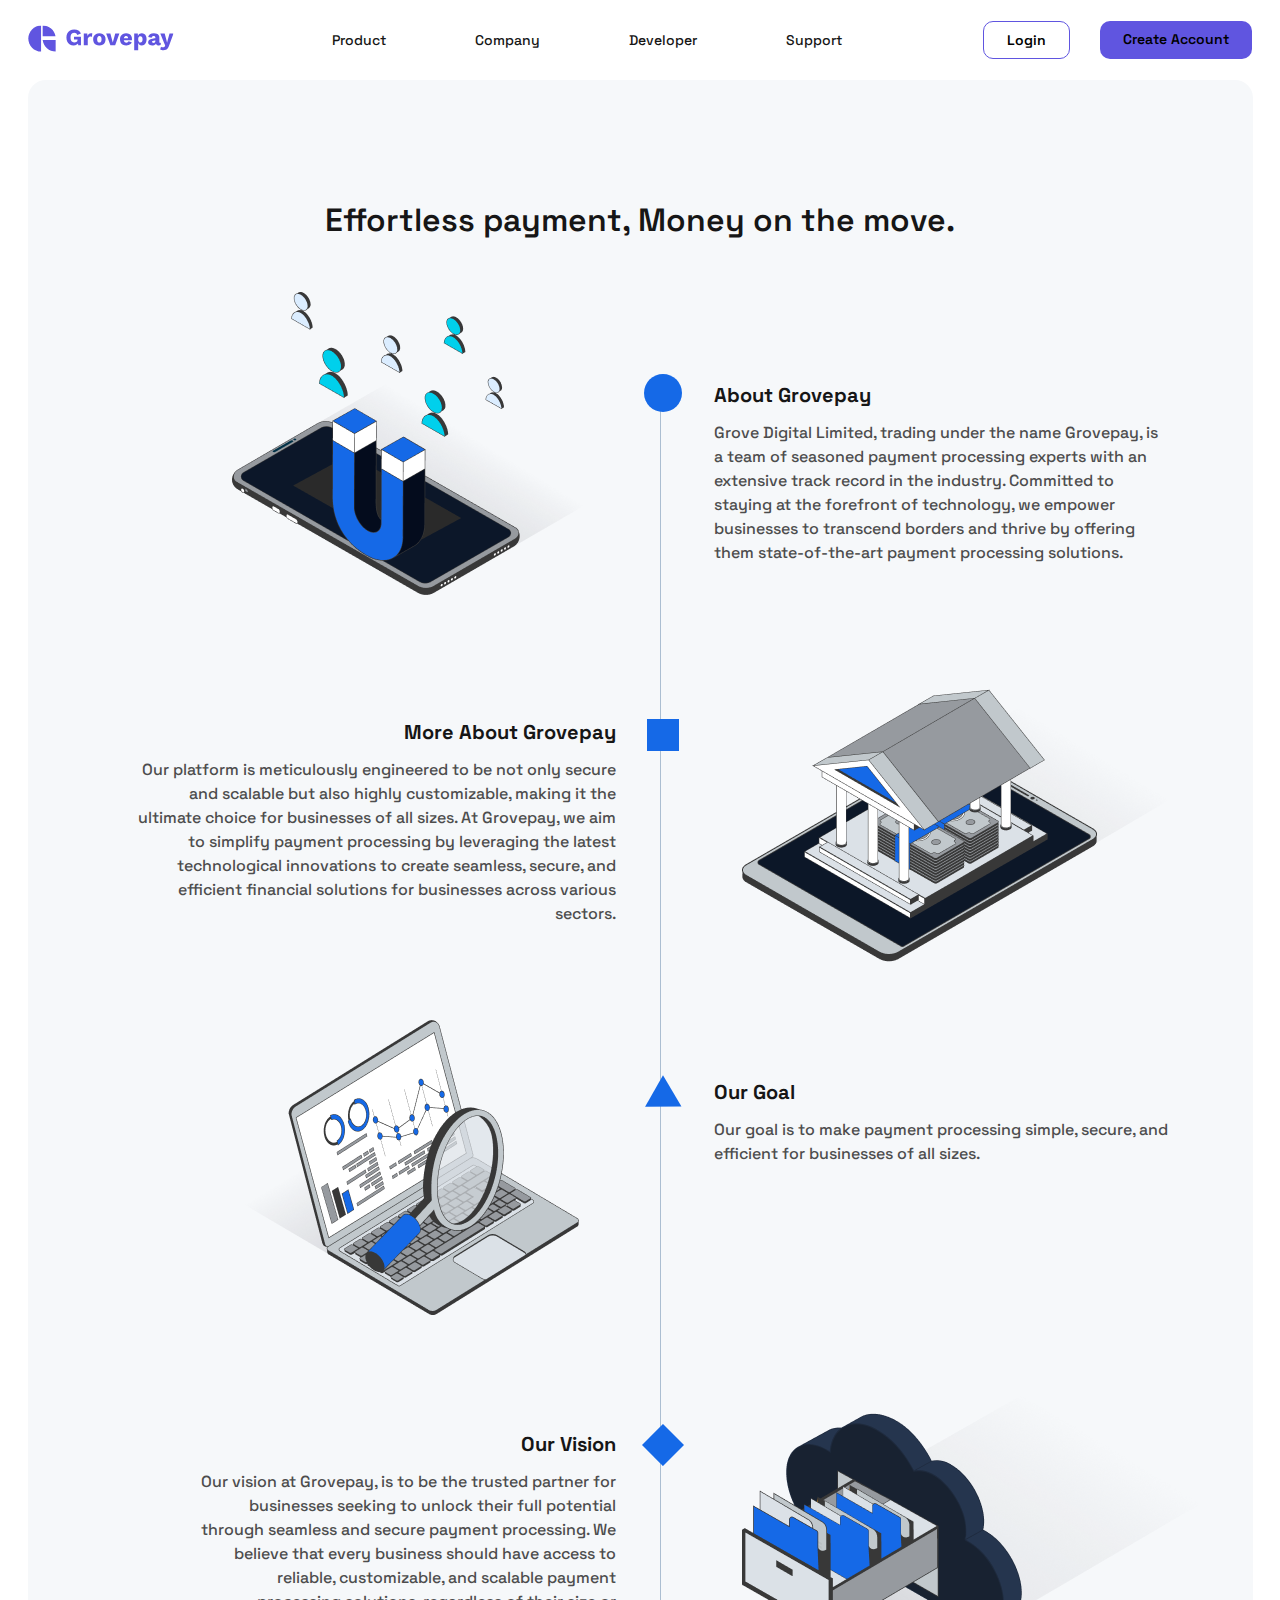
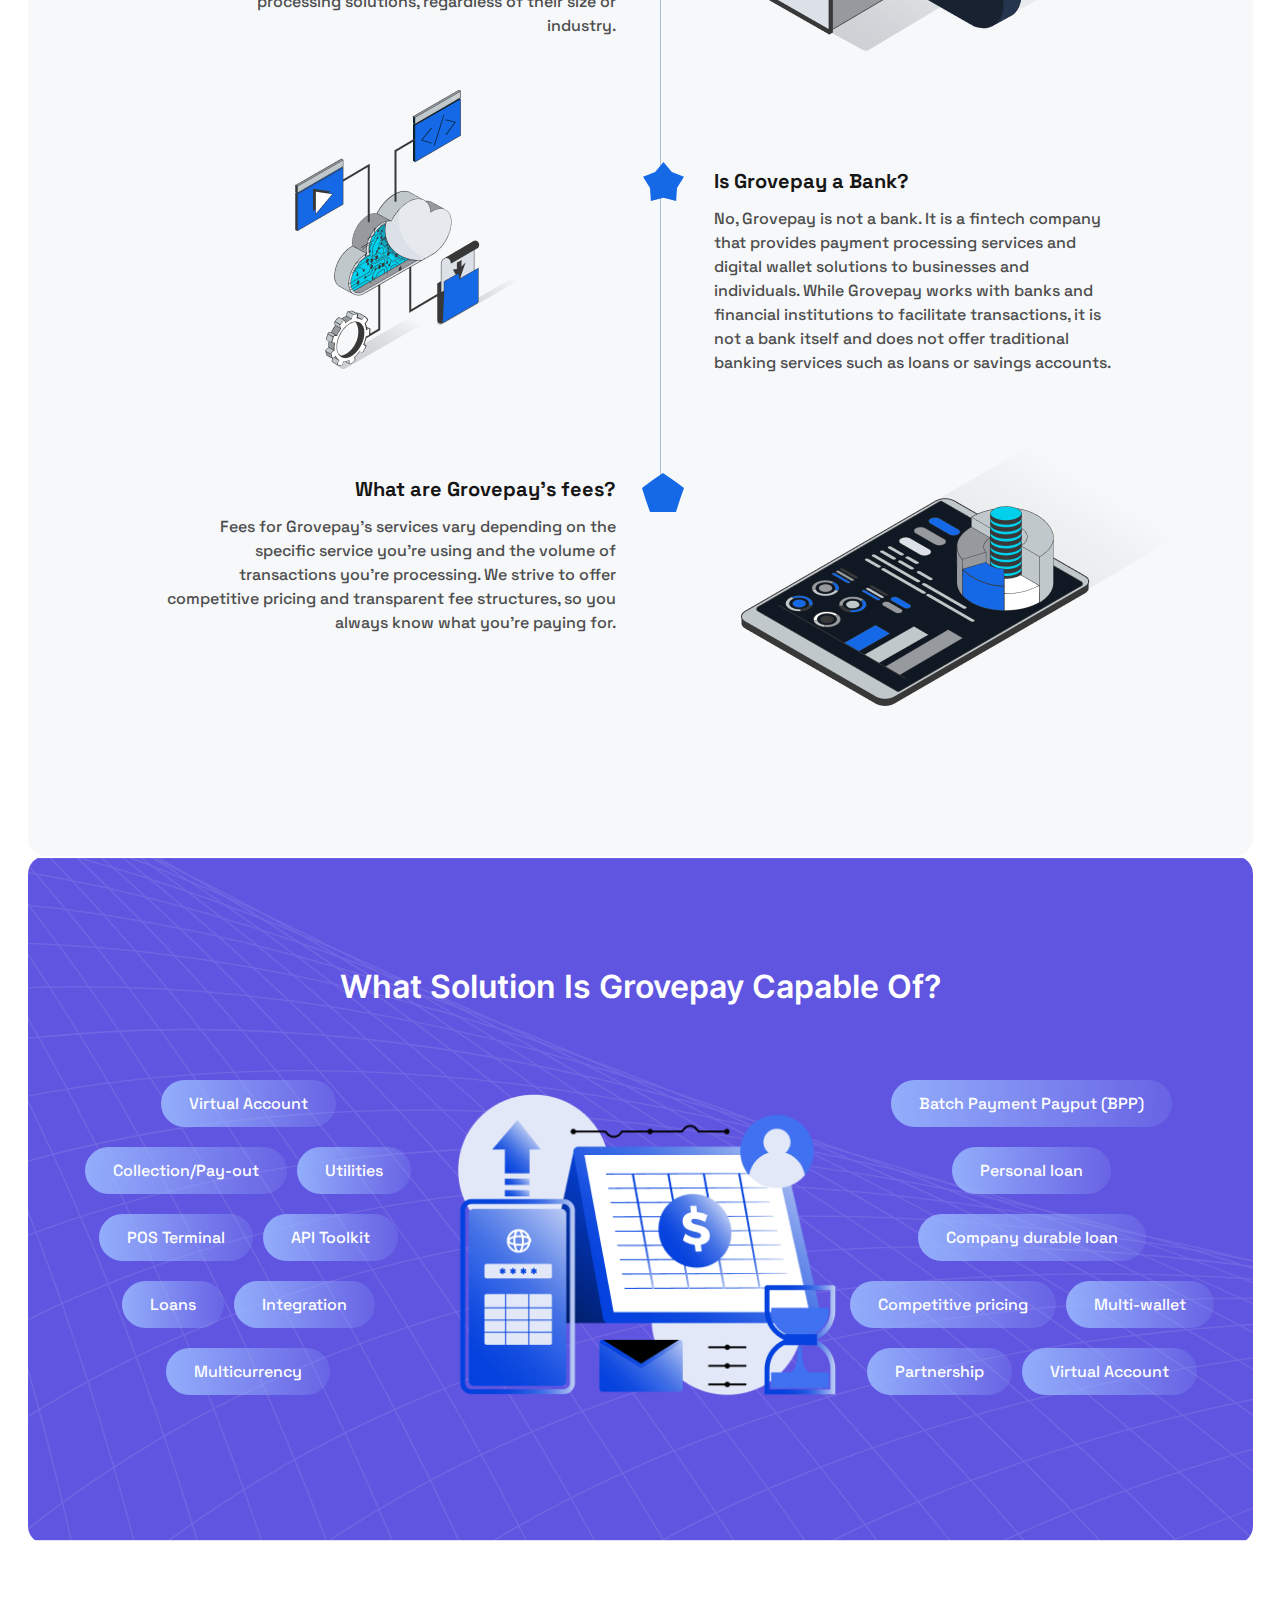
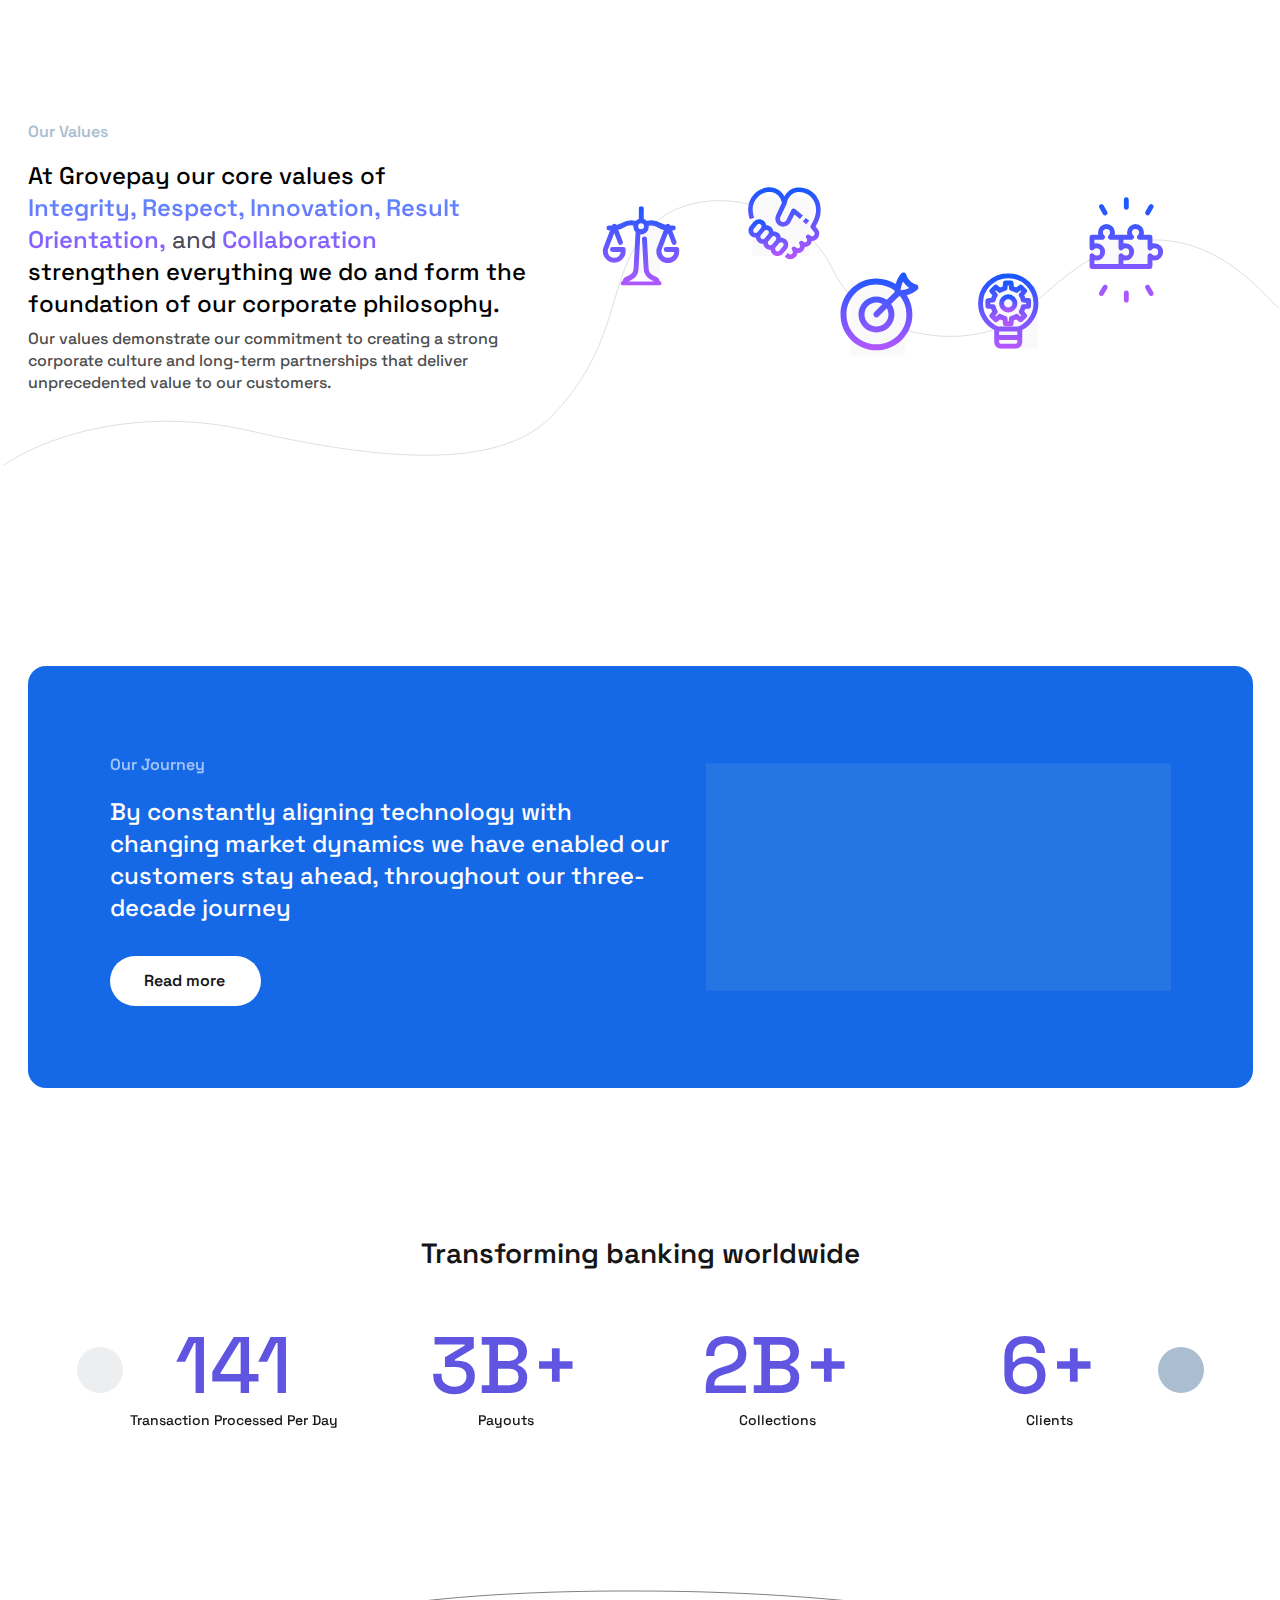
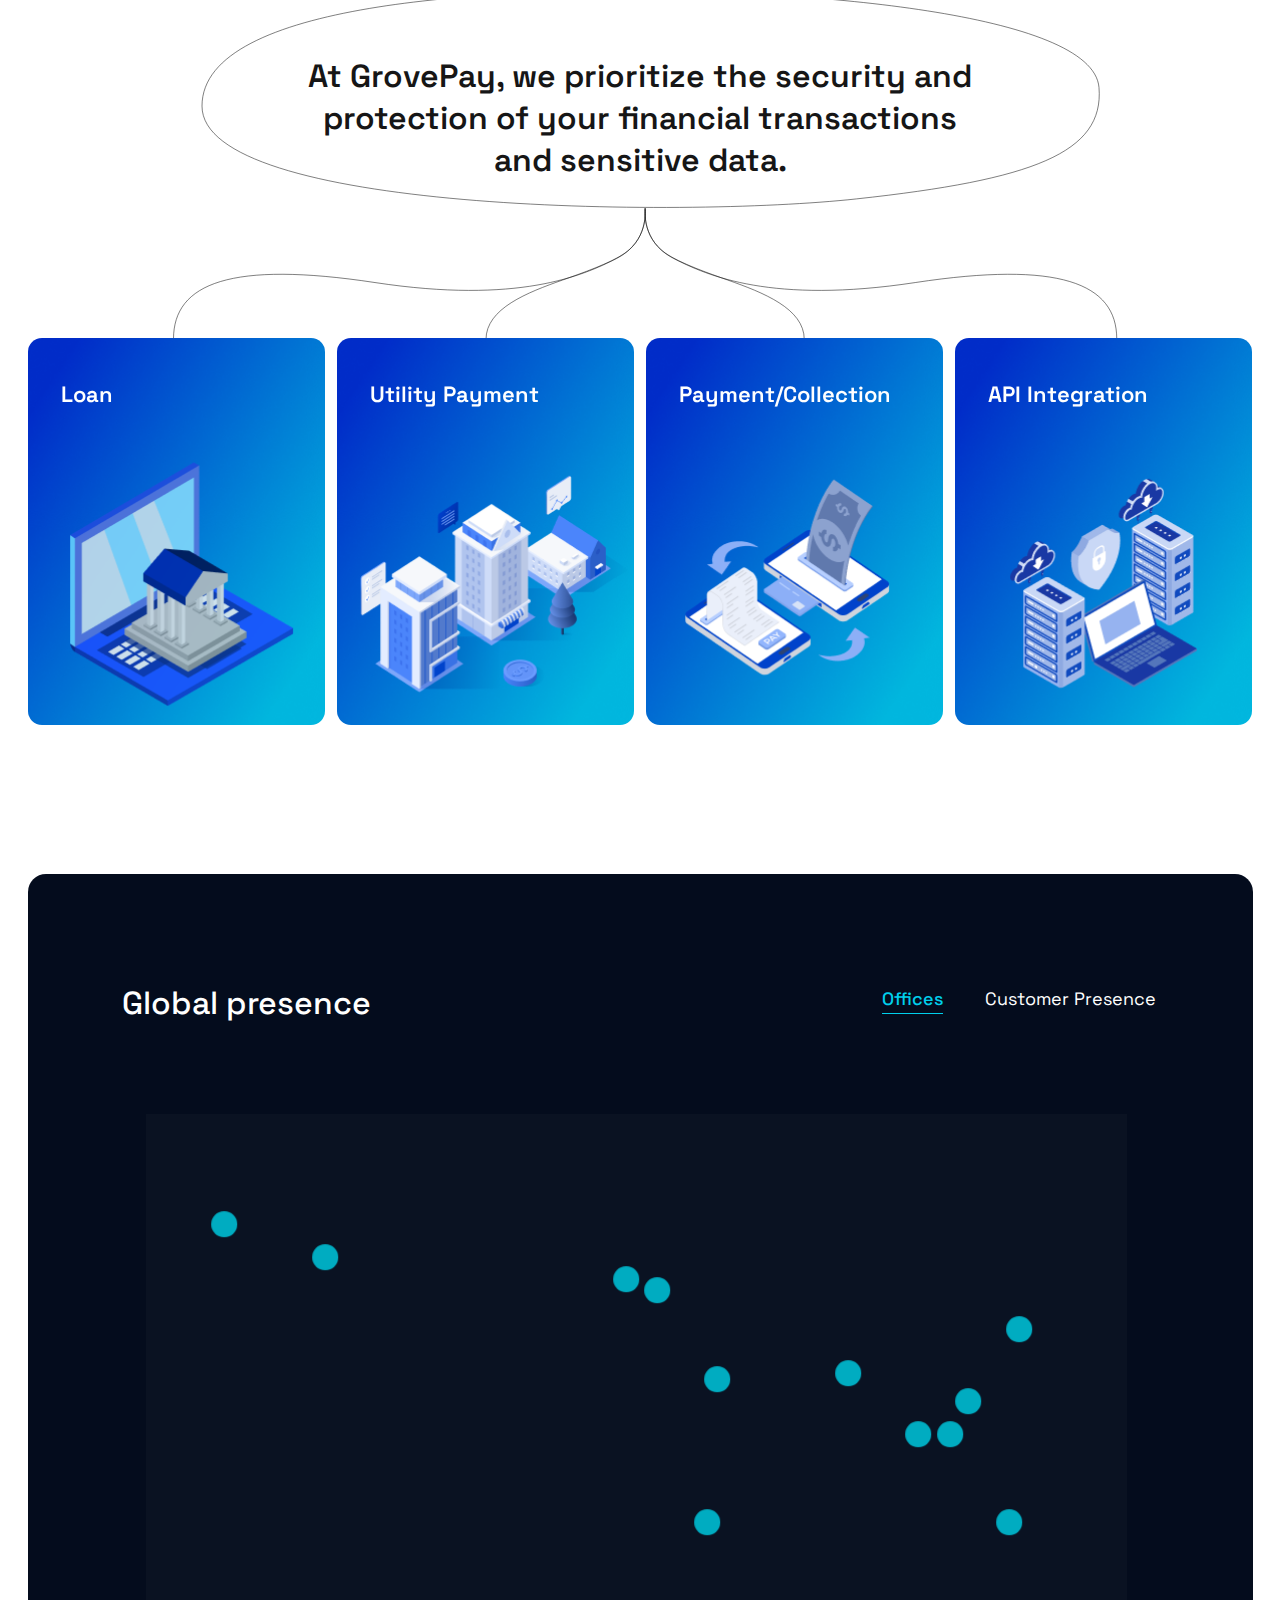
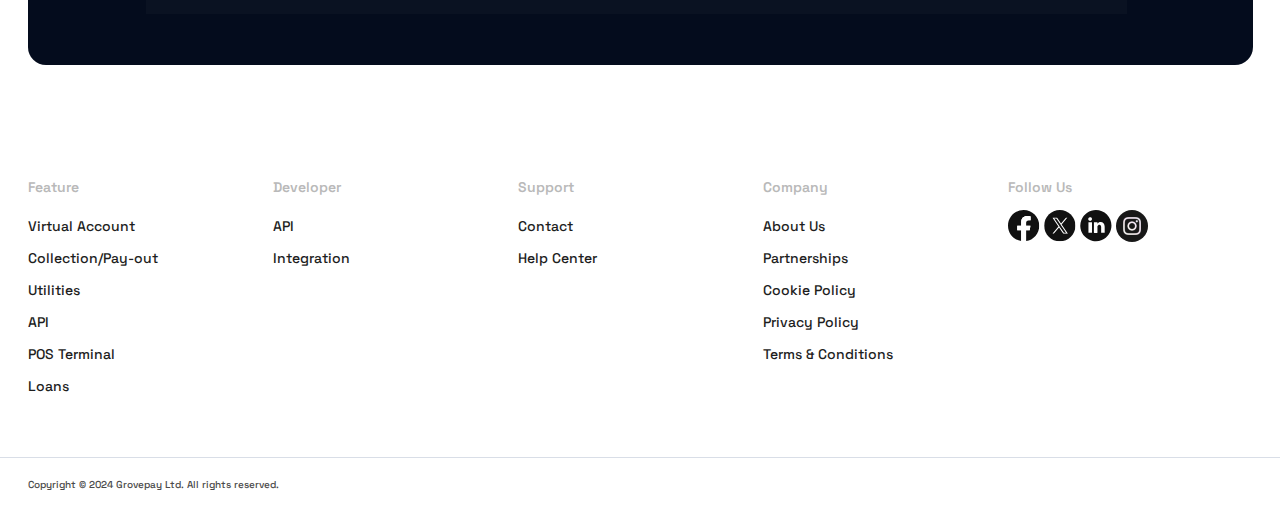
==== commit e3f2715d: "third commit" ====
--- a/about.html
+++ b/about.html
@@ -7,6 +7,7 @@
     <link rel="icon" type="image/x-icon" href="apple-touch-icon-Cm3a_U9v.png" />
     <!-- slider CSS library -->
     <link rel="stylesheet" href="css/slick.css" />
+    <link rel="stylesheet" href="css/retail-lending.css" />
     <!-- custom links -->
     <link rel="stylesheet" href="css/style.css" />
     <link rel="stylesheet" href="css\0fe7e11077629e7cf54a579871cc35f7.css" />
@@ -1663,19 +1664,214 @@
     <link rel="stylesheet" href="css/header.css" />
     <link rel="stylesheet" href="css/footer.css" />
    
-    <div id="video-popup-overlay"></div>
-    <div id="video-popup-container">
-      <div id="video-popup-close" class="fade">✖</div>
-      <div id="video-popup-iframe-container">
-        <iframe
-          id="video-popup-iframe"
-          src=""
-          width="100%"
-          height="100%"
-          frameborder="0"
-        ></iframe>
+    <section id="deliver-end-to-end" class="px-28 retail">
+      <div class="contain" >
+          <h5 class="title"style="margin-top: -30px;">Effortless payment, Money on the move.</h5>
+          <div class="block-wrap">
+                                      <div class="block-1">
+                  <div class="row gx-5">
+                      <div class="col-md-6 left">
+                          <div class="img-container d-flex  left-img-box">
+                              <img src="images/b1-mobile.png" class="m-0 me-md-0 d-block d-md-none">
+                              <img src="images/b1.png" class="m-0 me-md-0 d-none d-md-block">
+                          </div>
+                      </div>
+                      <div class="col-md-6 right">
+                          <div class="info-wrap d-flex d-flex flex-column   h-100">
+                              <div class="info">
+                                  <h6 class="ms-0">About Grovepay</h6>
+                                  <p class="ms-0">Grove Digital Limited, trading under the name Grovepay, is a team of seasoned payment processing experts with an extensive track record in the industry. Committed to staying at the forefront of technology, we empower businesses to transcend borders and thrive by offering them state-of-the-art payment processing solutions.
+  
+  </p>
+                              </div>
+                          </div>
+                      </div>
+                  </div>
+              </div>
+              
+              <div class="block-2">
+                  <div class="row gx-5">
+                      <div class="col-md-6 left order-1 order-md-0">
+                          <div class="info-wrap d-flex d-flex flex-column   h-100">
+                              <div class="info">
+                                  <h6 class="ms-0">More About Grovepay </h6>
+                                  <p class="ms-0">Our platform is meticulously engineered to be not only secure and scalable but also highly customizable, making it the ultimate choice for businesses of all sizes. At Grovepay, we aim to simplify payment processing by leveraging the latest technological innovations to create seamless, secure, and efficient financial solutions for businesses across various sectors.
+  
+  </p>
+                              </div>
+                          </div>
+                      </div>
+  
+                      <div class="col-md-6 right order-0 order-md-01">
+                          <div class="img-container d-flex  right-img-box">
+                              <img src="images/b2-mobile.png" class="m-0 me-md-0 d-block d-md-none">
+                              <img src="images/b2.png" class="ms-0 d-none d-md-block">
+                          </div>
+                      </div>
+  
+                  </div>
+              </div>
+                          <div class="block-3">
+                  <div class="row gx-5">
+                      <div class="col-md-6 left">
+                          <div class="img-container d-flex  left-img-box">
+                              <img src="images/b3-mobile.png" class="m-0 me-md-0 d-block d-md-none">
+                              <img src="images/b3.png" class="m-0 me-md-0 d-none d-md-block">
+  
+                          </div>
+                      </div>
+                      <div class="col-md-6 right">
+                          <div class="info-wrap d-flex d-flex flex-column  h-100">
+  
+                              <div class="info">
+                                  <h6 class="ms-0">Our Goal</h6>
+                                  <p class="ms-0">
+                                    Our goal is to make payment processing simple, secure, and efficient for businesses of all sizes.
+                                    
+  
+  </p>
+                              </div>
+  
+                          </div>
+                      </div>
+                  </div>
+              </div>
+                          <div class="block-4">
+                  <div class="row gx-5">
+  
+                      <div class="col-md-6 left order-1 order-md-0">
+                          <div class="info-wrap d-flex d-flex flex-column   h-100">
+                              <div class="info">
+                                  <h6 class="ms-0">Our Vision </h6>
+                                  <p class="ms-0">
+                                    Our vision at Grovepay, is to be the trusted partner for businesses seeking to unlock their full potential through seamless and secure payment processing. We believe that every business should have access to reliable, customizable, and scalable payment processing solutions, regardless of their size or industry.</p>
+                              </div>
+                          </div>
+                      </div>
+  
+                      <div class="col-md-6 right order-0 order-md-01">
+                          <div class="img-container d-flex  right-img-box">
+                              <img src="images/b4-mobile.png" class="m-0 me-md-0 d-block d-md-none">
+                              <img src="images/b4.png" class="ms-0 d-none d-md-block">
+                          </div>
+                      </div>
+  
+                  </div>
+              </div>
+              
+              <div class="block-5">
+                  <div class="row gx-5">
+                      <div class="col-md-6 left">
+                          <div class="img-container d-flex  left-img-box">
+                              <img src="images/b5-mobile.png" class="m-0 me-md-0 d-block d-md-none">
+                              <img src="images/b5.png" class="m-0 me-md-0 d-none d-md-block">
+                          </div>
+                      </div>
+                      <div class="col-md-6 right">
+                          <div class="info-wrap d-flex d-flex flex-column  h-100">
+  
+                              <div class="info">
+                                  <h6 class="ms-0">Is Grovepay a Bank? </h6>
+                                  <p class="ms-0">No, Grovepay is not a bank. It is a fintech company that provides payment processing services and digital wallet solutions to businesses and individuals. While Grovepay works with banks and financial institutions to facilitate transactions, it is not a bank itself and does not offer traditional banking services such as loans or savings accounts.</p>
+                              </div>
+  
+                          </div>
+                      </div>
+                  </div>
+              </div>
+                          <div class="block-6">
+                  <div class="row gx-5">
+  
+                      <div class="col-md-6 left order-1 order-md-0">
+                          <div class="info-wrap d-flex d-flex flex-column   h-100">
+                              <div class="info">
+                                  <h6 class="ms-0">What are Grovepay's fees? </h6>
+                                  <p class="ms-0">Fees for Grovepay's services vary depending on the specific service you're using and the volume of transactions you're processing. We strive to offer competitive pricing and transparent fee structures, so you always know what you're paying for.</p>
+                              </div>
+                          </div>
+                      </div>
+  
+                      <div class="col-md-6 right order-0 order-md-01">
+                          <div class="img-container d-flex  right-img-box">
+                              <img src="images/b6-mobile.png" class="m-0 me-md-0 d-block d-md-none">
+                              <img src="images/b6.png" class="ms-0 d-none d-md-block">
+                          </div>
+                      </div>
+  
+                  </div>
+              </div>
+                                  </div>
       </div>
+  </section>
+  <section id="specialized-product-new" class=" px-28">
+    <div class="wrap">
+    
+      <h2>What Solution Is Grovepay Capable Of?
+
+      </h2>
+      <div class="row p-0 mx-auto">
+        <div class="col-xl-4 px-0 order-xl-0">
+          <ul class="text-center d-none d-xl-block">
+            <li>Virtual Account</li>
+            <li>Collection/Pay-out</li>
+            <li>Utilities</li>
+            <li>POS Terminal</li>
+            <li>API Toolkit</li>
+            <li>Loans</li>
+            <li>Integration
+            </li>
+            <li>Multicurrency</li>
+          </ul>
+          <ul class="text-center  d-block d-xl-none">
+            <li>Virtual Account</li>
+            <li>Collection/Pay-out</li>
+            <li>Utilities</li>
+            <li>POS Terminal</li>
+            <li>API Toolkit</li>
+            <li>Loans</li>
+            <li>Integration
+            </li>
+            <li>Multicurrency</li>
+            <li>Batch Payment Payput (BPP)</li><br>
+            <li>Personal loan</li>
+            <li>Company durable loan</li>
+            <li>Competitive pricing</li>
+            <li>Multi-wallet</li>
+            <li>Partnership</li>
+            <li>Virtual Account</li>
+            <li>Collection/Pay-out</li>
+            <li>Utilities</li>
+            <li>POS Terminal</li>
+            <li>API Toolkit</li>
+            <li>Loans</li>          
+          </ul>
+        </div>
+        <div class="col-xl-4 px-0  order-2 mt-lg-0  order-xl-1 text-center d-flex align-items-center justify-content-center img-container">
+          <img src="images/FinanceTechnology.png" alt="" class="mw-100">
+        </div>          
+        <div class="col-xl-4 px-0  order-1  order-xl-2">
+          <ul class="text-center d-xl-block d-none">
+            <li>Batch Payment Payput (BPP)</li><br>
+            <li>Personal loan</li>
+            <li>Company durable loan</li>
+            <li>Competitive pricing</li>
+            <li>Multi-wallet</li>
+            <li>Partnership</li>
+            <li>Virtual Account</li>
+          </ul>
+        </div>
+      </div>
+
+
     </div>
+</section>
+
+<!-- Specialized Product -->
+
+<!--Specialized Product End  -->
+
+<!-- Some Incredible Statistics -->
+
     <section id="our-values" class="px-28" >
       <div class="wrap">
         <div class="row">
@@ -1748,48 +1944,73 @@
         </div>
       </div>
     </section>
-    <section id="globe" class="px-28" style="margin-top: 0; ">
-      <div class="wrap">
-        <h4 style="margin-top: -100px;">Making financial services access easy and enriching worldwide</h4>
-        <div class="row">
-          <div class="col">
-            <p class="count">200+</p>
-            <p>Financial Institutions</p>
+    <section id="global-transformation" class="home-page px-28">
+      <div class="main">
+        <h4 class="title slideanim">Transforming banking worldwide</h4>
+        <div class="counter slider">
+          <div class="slider-content">
+            <div class="counter-info">
+              <h2 class="counter-number slideanim">
+                <span id="number1">2700</span>
+              </h2>
+              <p class="px-1 px-lg-4 slideanim">Transaction Processed Per Day</p>
+            </div>
           </div>
-          <div class="col">
-            <p class="count">50+</p>
-            <p>Countries</p>
+
+          <div class="slider-content">
+            <div class="counter-info">
+              <h2 class="counter-number slideanim">
+                <span id="number2">26</span>B+
+              </h2>
+              <p class="px-1 px-lg-4 slideanim">
+                Payouts
+              </p>
+            </div>
           </div>
-          <div class="col">
-            <p class="count">26M</p>
-            <p>Transactions per day</p>
+
+          <div class="slider-content">
+            <div class="counter-info">
+              <h2 class="counter-number slideanim">
+                <span id="number3">29.5</span>B+
+              </h2>
+              <p class="px-1 px-lg-4 slideanim">
+                Collections
+              </p>
+            </div>
           </div>
-          <div class="col">
-            <p class="count">300K</p>
-            <p>Users</p>
+
+          <div class="slider-content">
+            <div class="counter-info">
+              <h2 class="counter-number slideanim">
+                <span id="number4">95</span>+
+              </h2>
+              <p class="px-1 px-lg-4 slideanim">
+                Clients
+              </p>
+            </div>
           </div>
-          <div class="col">
-            <p class="count">2000+</p>
-            <p>Grovepay User's</p>
+
+          <div class="slider-content">
+            <div class="counter-info">
+              <h2 class="counter-number slideanim">
+                <span id="number5">4</span>+
+              </h2>
+              <p class="px-1 px-lg-4 slideanim">
+                Currencies
+              </p>
+            </div>
           </div>
-        </div>
-        <div class="globe-img" style="height: 300px;">
-          <img
-            data-lazyloaded="1"
-            src="[data-uri]"
-            width="2766"
-            height="400"
-            data-src="globe.png"
-            class="w-100 d-none d-md-block"
-          />
-          <img
-            data-lazyloaded="1"
-            src="[data-uri]"
-            width="1536"
-            height="852"
-            data-src="globe-mobile.png"
-            class="w-100 d-block d-md-none"
-          />
+
+          <div class="slider-content">
+            <div class="counter-info">
+              <h2 class="counter-number slideanim">
+                <span id="number6">1</span>
+              </h2>
+              <p class="px-1 px-lg-4 slideanim">
+                New payout booked every second
+              </p>
+            </div>
+          </div>
         </div>
       </div>
     </section>
--- a/css/retail-lending.css
+++ b/css/retail-lending.css
@@ -0,0 +1,1444 @@
+#broad-spectrum {
+  padding-top: 146px;
+  padding-bottom: 158px;
+}
+#broad-spectrum .wrap {
+  max-width: 1230px;
+}
+#broad-spectrum .wrap .inrow {
+  display: flex;
+  gap: 22px;
+}
+#broad-spectrum .wrap .inrow .left-col {
+  width: 49%;
+}
+#broad-spectrum .wrap .inrow .right-col {
+  width: 51%;
+}
+#broad-spectrum .wrap .info {
+  margin-top: 12px;
+  margin-bottom: 48px;
+  max-width: 578px;
+  margin-right: 0px;
+}
+#broad-spectrum .wrap .info .lsit-item {
+  margin-bottom: 28px;
+}
+#broad-spectrum .wrap .info img {
+  margin: 2px 12px 0px 0px;
+}
+#broad-spectrum .wrap .info p {
+  font-weight: 500;
+  font-size: 16px;
+  line-height: 28px;
+}
+#broad-spectrum .wrap .link-btton {
+  border-radius: 50px;
+  padding: 15px 26px;
+  font-weight: 400;
+  font-size: 16px;
+  line-height: 20px;
+  display: flex;
+  width: -moz-fit-content;
+  width: fit-content;
+  align-items: center;
+  margin: 0px;
+  background-image: linear-gradient(45deg, #6055e0, #6055e0, #6055e0 95.64%);
+  background-size: 300% 400%;
+  transition: 0.6s all;
+  color: #fff;
+}
+#broad-spectrum .wrap .link-btton img {
+  filter: invert(1);
+}
+#broad-spectrum .wrap .link-btton:hover {
+  background-image: linear-gradient(45deg, #2B1FB6, #00aeff, #2B1FB6);
+  background-position: 75% 10%;
+}
+#broad-spectrum .title {
+  margin-bottom: 54px;
+}
+
+#broad-spectrum.retail {
+  padding-top: 142px;
+  padding-bottom: 149px;
+}
+#broad-spectrum.retail .info {
+  max-width: 578px;
+  margin: 0px 0px 0px auto;
+}
+#broad-spectrum.retail .info .lsit-item {
+  margin-bottom: 32px;
+}
+#broad-spectrum.retail .info .lsit-item p {
+  font-size: 18px;
+}
+
+#broad-spectrum.services {
+  padding-left: 12px;
+  padding-right: 13px;
+}
+#broad-spectrum.services .title {
+  margin-bottom: 54px;
+  max-width: 687px;
+  font-size: 32px;
+  font-style: normal;
+  font-weight: 600;
+  line-height: 36px;
+}
+#broad-spectrum.services .wrap .info {
+  max-width: 624px;
+  margin-left: 0;
+}
+
+#deliver-end-to-end .contain {
+  max-width: 1380px;
+  background: #F6F8FA;
+  border-radius: 18px;
+  padding: 150px 50px 150px 50px;
+}
+#deliver-end-to-end .contain .title {
+  max-width: 747px;
+  font-size: 32px;
+  font-weight: 600;
+  line-height: 40px;
+}
+#deliver-end-to-end .contain .block-wrap {
+  position: relative;
+}
+#deliver-end-to-end .contain .block-wrap:before {
+  content: "";
+  height: 85%;
+  width: 1px;
+  top: 100px;
+  display: block;
+  background-color: #ABBED1;
+  position: absolute;
+  left: 51.8%;
+}
+#deliver-end-to-end .contain .left-img-box {
+  padding-right: 28px;
+  justify-content: end;
+}
+#deliver-end-to-end .contain .left-img-box img {
+  max-width: 100%;
+}
+#deliver-end-to-end .contain .right-img-box {
+  padding-left: 77px;
+}
+#deliver-end-to-end .contain .right-img-box img {
+  max-width: 100%;
+}
+#deliver-end-to-end .contain h6 {
+  font-weight: 700;
+  font-size: 20px;
+  line-height: 23px;
+  color: #161616;
+  margin-bottom: 14px;
+}
+#deliver-end-to-end .contain p {
+  font-weight: 500;
+  font-size: 16px;
+  line-height: 24px;
+  color: #4D4D4D;
+}
+#deliver-end-to-end .contain .block-1 {
+  margin-bottom: 94px;
+}
+#deliver-end-to-end .contain .block-1 .info-wrap {
+  padding: 92px 0px 0px 50px;
+  height: 100%;
+}
+#deliver-end-to-end .contain .block-1 .info-wrap .info {
+  max-width: 450px;
+  margin: 0;
+}
+#deliver-end-to-end .contain .block-1 .right {
+  position: relative;
+}
+#deliver-end-to-end .contain .block-1 .right:before {
+  content: "";
+  height: 42px;
+  width: 42px;
+  top: 80px;
+  left: 2px;
+  display: block;
+  background-image: url(../images/circle.svg);
+  background-size: contain;
+  background-repeat: no-repeat;
+  position: absolute;
+  z-index: 2;
+}
+#deliver-end-to-end .contain .block-2 {
+  margin-bottom: 53px;
+}
+#deliver-end-to-end .contain .block-2 .info-wrap {
+  padding: 32px 0px 0px 0px;
+  height: 100%;
+}
+#deliver-end-to-end .contain .block-2 .info-wrap .info {
+  max-width: 480px;
+  margin-right: 0;
+  text-align: right;
+}
+#deliver-end-to-end .contain .block-2 .right {
+  position: relative;
+}
+#deliver-end-to-end .contain .block-2 .right:before {
+  content: "";
+  height: 42px;
+  width: 42px;
+  top: 25px;
+  left: 2px;
+  display: block;
+  background-image: url(../images/square.svg);
+  background-size: contain;
+  background-repeat: no-repeat;
+  position: absolute;
+  z-index: 2;
+}
+#deliver-end-to-end .contain .block-3 {
+  margin-bottom: 81px;
+}
+#deliver-end-to-end .contain .block-3 .info-wrap {
+  padding: 66px 0px 0px 50px;
+  height: 100%;
+}
+#deliver-end-to-end .contain .block-3 .info-wrap .info {
+  max-width: 475px;
+  margin: 0;
+}
+#deliver-end-to-end .contain .block-3 .right {
+  position: relative;
+}
+#deliver-end-to-end .contain .block-3 .right:before {
+  content: "";
+  height: 42px;
+  width: 42px;
+  top: 55px;
+  left: 2px;
+  display: block;
+  background-image: url(../images/triangle.svg);
+  background-size: contain;
+  background-repeat: no-repeat;
+  position: absolute;
+  z-index: 2;
+}
+#deliver-end-to-end .contain .block-4 {
+  margin-bottom: 39px;
+}
+#deliver-end-to-end .contain .block-4 .info-wrap {
+  padding: 37px 0px 0px 0px;
+  height: 100%;
+}
+#deliver-end-to-end .contain .block-4 .info-wrap .info {
+  max-width: 417px;
+  margin-right: 0;
+  text-align: right;
+}
+#deliver-end-to-end .contain .block-4 .right {
+  position: relative;
+}
+#deliver-end-to-end .contain .block-4 .right:before {
+  content: "";
+  height: 42px;
+  width: 42px;
+  top: 28px;
+  left: 2px;
+  display: block;
+  background-image: url(../images/square-rotate.svg);
+  background-size: contain;
+  background-repeat: no-repeat;
+  position: absolute;
+  z-index: 2;
+}
+#deliver-end-to-end .contain .block-5 {
+  margin-bottom: 71px;
+}
+#deliver-end-to-end .contain .block-5 .info-wrap {
+  padding: 80px 0px 0px 50px;
+  height: 100%;
+}
+#deliver-end-to-end .contain .block-5 .info-wrap .info {
+  max-width: 401px;
+  margin: 0;
+}
+#deliver-end-to-end .contain .block-5 .right {
+  position: relative;
+}
+#deliver-end-to-end .contain .block-5 .right:before {
+  content: "";
+  height: 42px;
+  width: 42px;
+  top: 70px;
+  left: 2px;
+  display: block;
+  background-image: url(../images/star.svg);
+  background-size: contain;
+  background-repeat: no-repeat;
+  position: absolute;
+  z-index: 2;
+}
+#deliver-end-to-end .contain .block-6 .info-wrap {
+  padding: 32px 0px 0px 0px;
+  height: 100%;
+}
+#deliver-end-to-end .contain .block-6 .info-wrap .info {
+  max-width: 458px;
+  margin-right: 0;
+  text-align: right;
+}
+#deliver-end-to-end .contain .block-6 .right {
+  position: relative;
+}
+#deliver-end-to-end .contain .block-6 .right:before {
+  content: "";
+  height: 42px;
+  width: 42px;
+  top: 25px;
+  left: 2px;
+  display: block;
+  background-image: url(../images/diamond.svg);
+  background-size: contain;
+  background-repeat: no-repeat;
+  position: absolute;
+  z-index: 2;
+}
+
+#deliver-end-to-end.corporate .contain .title {
+  margin-bottom: 75px;
+}
+#deliver-end-to-end.corporate .contain .block-1 .info-wrap {
+  padding: 5px 0px 0px 50px;
+}
+#deliver-end-to-end.corporate .contain .block-1 .right:before {
+  top: 0px;
+}
+#deliver-end-to-end.corporate .contain .block-wrap:before {
+  top: 20px;
+  height: 88%;
+}
+
+#specialized-product {
+  margin-top: 158px;
+  margin-bottom: 120px;
+}
+#specialized-product .wraper {
+  max-width: 1080px;
+}
+#specialized-product .wraper .icon {
+  margin: 0px 12px 0px 0px;
+  display: flex;
+  align-items: center;
+}
+#specialized-product .wraper .info {
+  margin: 0px;
+  font-weight: 500;
+  font-size: 16px;
+  min-height: 52px;
+  display: flex;
+  align-items: center;
+}
+
+#specialized-product-new .wrap {
+  border-radius: 18px;
+  background-image: url("../images/backl.svg");
+  background-size: cover;
+  background-position: center;
+  padding: 111px 25px 129px 25px;
+  max-width: 1385px;
+}
+#specialized-product-new .wrap h2 {
+  color: #FFF;
+  text-align: center;
+  font-family: Inter;
+  font-size: 32px;
+  font-weight: 600;
+  line-height: 40px;
+  margin-bottom: 73px;
+}
+#specialized-product-new .wrap .row {
+  max-width: 1236px;
+}
+#specialized-product-new .wrap ul {
+  list-style: none;
+  padding: 0px;
+  margin: 0px;
+}
+#specialized-product-new .wrap ul li {
+  border-radius: 100px;
+  background: linear-gradient(91deg, #9ABBFF -18.03%, rgba(154, 187, 255, 0) 119.21%);
+  padding: 13px 28px;
+  color: #FFF;
+  text-align: center;
+  font-size: 16px;
+  font-weight: 500;
+  line-height: normal;
+  display: inline-block;
+  width: -moz-fit-content;
+  width: fit-content;
+  margin: 0px 3px 20px 3px;
+}
+
+.title {
+  font-style: normal;
+  font-weight: 600;
+  font-size: 28px;
+  line-height: 36px;
+  color: #161616;
+  text-align: center;
+  min-height: 42px;
+  margin-bottom: 50px;
+}
+
+#global-transformation .main {
+  padding-top: 127px;
+  padding-bottom: 107px;
+  max-width: 1385px;
+  border-radius: 18px;
+  background: #F6F8FA;
+  margin-bottom: 21px;
+}
+@media only screen and (max-width: 991px) {
+  #global-transformation {
+    padding-top: 53px;
+  }
+}
+#global-transformation .counter {
+  max-width: 1267px;
+  margin-left: auto;
+  margin-right: 0px;
+  position: relative;
+}
+#global-transformation .slider-content {
+  margin: 0 15px 0 0;
+  opacity: 0;
+  transition-duration: 1s;
+  min-height: 135px;
+}
+#global-transformation .slick-active {
+  opacity: 1;
+  max-width: 280px;
+}
+#global-transformation .slick-list {
+  padding-right: 0px;
+}
+#global-transformation .slider-content .counter-info {
+  max-width: 260px;
+  margin: 0;
+}
+#global-transformation .slider-content .counter-info .counter-number {
+  font-weight: 500;
+  font-size: 80px;
+  line-height: 76px;
+  text-align: center;
+  background: linear-gradient(109deg, #0075FF -1.8%, #0091FF 46.49%, #0025A7 100.09%);
+  -webkit-background-clip: text;
+  -webkit-text-fill-color: transparent;
+  background-clip: text;
+}
+@media only screen and (max-width: 991px) {
+  #global-transformation .slider-content .counter-info .counter-number {
+    font-size: 50px;
+    line-height: 47px;
+  }
+}
+#global-transformation .slider-content .counter-info p {
+  font-style: normal;
+  font-weight: 500;
+  font-size: 14px;
+  line-height: 18px;
+  text-align: center;
+  color: #161616;
+}
+#global-transformation button.slide-arrow.next-arrow {
+  background: #ABBED1;
+  border: 0px;
+  height: 46px;
+  width: 46px;
+  border-radius: 50%;
+  position: absolute;
+  right: 2%;
+  top: 20px;
+}
+#global-transformation button.next-arrow.slick-disabled {
+  opacity: 0.4;
+}
+#global-transformation button.slide-arrow.prev-arrow {
+  background: #ABBED1;
+  border: 0px;
+  height: 46px;
+  width: 46px;
+  border-radius: 50%;
+  position: absolute;
+  left: -7.5%;
+  top: 20px;
+}
+#global-transformation button.slide-arrow.prev-arrow img {
+  filter: invert(1) brightness(1000) contrast(100);
+}
+@media only screen and (max-width: 1368px) {
+  #global-transformation button.slide-arrow.prev-arrow {
+    left: 4.045%;
+    z-index: 10;
+  }
+}
+#global-transformation button.slide-arrow.prev-arrow.slick-disabled {
+  background: #ECEEF0;
+}
+
+#global-transformation.global .slider-content:not(.slick-active) {
+  opacity: 0;
+}
+#global-transformation.global .slider-content {
+  margin: 0 30px 0 0;
+}
+#global-transformation.global .slick-list {
+  padding: 0px !important;
+}
+
+#global-transformation.home-page .main {
+  background: transparent;
+}
+#global-transformation.home-page button.slide-arrow.next-arrow {
+  right: 4%;
+}
+
+#stories-accordians .contian {
+  padding: 52px 16px 70px;
+  background: #F8F9FC;
+  border-radius: 18px;
+}
+#stories-accordians .contian h5.title {
+  font-weight: 700;
+  font-size: 14px;
+  line-height: 36px;
+  color: #000000;
+  margin: 0;
+  text-align: left;
+}
+#stories-accordians .contian .accordion-button {
+  font-weight: 500;
+  font-size: 18px;
+  line-height: 36px;
+  color: rgba(0, 0, 0, 0.8);
+  background-color: transparent;
+  padding-left: 0px;
+  padding-right: 0px;
+}
+#stories-accordians .contian .accordion-button:not(.collapsed) {
+  box-shadow: none;
+}
+#stories-accordians .contian .accordion-item {
+  background-color: transparent;
+  border: 0px;
+  border-radius: 0px;
+  border-top: 0.5px solid rgba(0, 0, 0, 0.4);
+}
+#stories-accordians .contian .accordion-item:last-child {
+  border-bottom: 0.5px solid rgba(0, 0, 0, 0.4);
+}
+#stories-accordians .contian .accordion-item .accordion-body {
+  padding: 16px 30px 16px 30px;
+}
+#stories-accordians .contian .accordion-item .accordion-body .success-stories .slider-content .auther-container {
+  margin-top: 17px;
+  display: flex;
+}
+#stories-accordians .contian .accordion-item .accordion-body .success-stories .slider-content .auther-container .auther-img {
+  min-width: 85px;
+}
+#stories-accordians .contian .accordion-item .accordion-body .success-stories .slider-content .auther-container .auther-info {
+  padding-left: 14px;
+  display: flex;
+  justify-content: center;
+  flex-direction: column;
+}
+#stories-accordians .contian .accordion-item .accordion-body .success-stories .slider-content .auther-container .auther-info .name {
+  font-weight: 700;
+  font-size: 14px;
+  line-height: 18px;
+  display: flex;
+  align-items: center;
+  color: #1569E7;
+}
+#stories-accordians .contian .accordion-item .accordion-body .success-stories .slider-content .auther-container .auther-info .occupation {
+  font-weight: 600;
+  font-size: 10px;
+  line-height: 14px;
+  color: rgba(0, 0, 0, 0.8);
+}
+#stories-accordians .contian .accordion-item .accordion-body .success-stories .slider-content .review {
+  font-style: italic;
+  font-weight: 500;
+  font-size: 12px;
+  line-height: 18px;
+  text-align: justify;
+  color: #161616;
+}
+#stories-accordians .contian .accordion-item .accordion-body .case-studies, #stories-accordians .contian .accordion-item .accordion-body .brochures, #stories-accordians .contian .accordion-item .accordion-body .whitepapers, #stories-accordians .contian .accordion-item .accordion-body .events {
+  margin-right: -16px;
+}
+#stories-accordians .contian .accordion-item .accordion-body .case-studies .download-link, #stories-accordians .contian .accordion-item .accordion-body .brochures .download-link, #stories-accordians .contian .accordion-item .accordion-body .whitepapers .download-link, #stories-accordians .contian .accordion-item .accordion-body .events .download-link {
+  font-weight: 600;
+  font-size: 12px;
+  line-height: 20px;
+  color: #1569E7;
+}
+#stories-accordians .contian .accordion-item .accordion-body .case-studies .download-link svg, #stories-accordians .contian .accordion-item .accordion-body .brochures .download-link svg, #stories-accordians .contian .accordion-item .accordion-body .whitepapers .download-link svg, #stories-accordians .contian .accordion-item .accordion-body .events .download-link svg {
+  max-width: 12px;
+}
+#stories-accordians .contian .accordion-item .accordion-body .case-studies button.slide-arrow.next-arrow, #stories-accordians .contian .accordion-item .accordion-body .brochures button.slide-arrow.next-arrow, #stories-accordians .contian .accordion-item .accordion-body .whitepapers button.slide-arrow.next-arrow, #stories-accordians .contian .accordion-item .accordion-body .events button.slide-arrow.next-arrow {
+  right: -10px;
+}
+#stories-accordians .contian .accordion-item .accordion-body .case-studies .slider-content, #stories-accordians .contian .accordion-item .accordion-body .brochures .slider-content, #stories-accordians .contian .accordion-item .accordion-body .whitepapers .slider-content, #stories-accordians .contian .accordion-item .accordion-body .events .slider-content {
+  background-color: #fff;
+  border-radius: 18px;
+  margin-right: 10px;
+}
+#stories-accordians .contian .accordion-item .accordion-body .case-studies .slick-list.draggable, #stories-accordians .contian .accordion-item .accordion-body .brochures .slick-list.draggable, #stories-accordians .contian .accordion-item .accordion-body .whitepapers .slick-list.draggable, #stories-accordians .contian .accordion-item .accordion-body .events .slick-list.draggable {
+  padding-right: 30px;
+}
+#stories-accordians .contian .accordion-item .accordion-body .case-studies .slider-content, #stories-accordians .contian .accordion-item .accordion-body .brochures .slider-content, #stories-accordians .contian .accordion-item .accordion-body .whitepapers .slider-content, #stories-accordians .contian .accordion-item .accordion-body .events .slider-content {
+  background-color: #fff;
+  border-radius: 18px;
+}
+#stories-accordians .contian .accordion-item .accordion-body .case-studies .slider-content .case-studies-info, #stories-accordians .contian .accordion-item .accordion-body .brochures .slider-content .case-studies-info, #stories-accordians .contian .accordion-item .accordion-body .whitepapers .slider-content .case-studies-info, #stories-accordians .contian .accordion-item .accordion-body .events .slider-content .case-studies-info {
+  padding: 21px 25px;
+}
+#stories-accordians .contian .accordion-item .accordion-body .case-studies .slider-content .case-studies-info .heading, #stories-accordians .contian .accordion-item .accordion-body .brochures .slider-content .case-studies-info .heading, #stories-accordians .contian .accordion-item .accordion-body .whitepapers .slider-content .case-studies-info .heading, #stories-accordians .contian .accordion-item .accordion-body .events .slider-content .case-studies-info .heading {
+  font-weight: 600;
+  font-size: 12px;
+  line-height: 20px;
+  background: linear-gradient(109deg, #0075FF -1.8%, #0091FF 46.49%, #0025A7 100.09%);
+  -webkit-background-clip: text;
+  -webkit-text-fill-color: transparent;
+  background-clip: text;
+}
+#stories-accordians .contian .accordion-item .accordion-body .case-studies .slider-content .case-studies-info h6, #stories-accordians .contian .accordion-item .accordion-body .brochures .slider-content .case-studies-info h6, #stories-accordians .contian .accordion-item .accordion-body .whitepapers .slider-content .case-studies-info h6, #stories-accordians .contian .accordion-item .accordion-body .events .slider-content .case-studies-info h6 {
+  font-weight: 600;
+  font-size: 16px;
+  line-height: 20px;
+  color: #161616;
+}
+#stories-accordians .contian .accordion-item .events .slider-content .img-container {
+  width: 20%;
+  overflow: hidden;
+}
+#stories-accordians .contian .accordion-item .events .slider-content .img-container img {
+  -o-object-fit: cover;
+     object-fit: cover;
+}
+#stories-accordians .contian .accordion-item .events .slider-content .detail {
+  width: 80%;
+}
+#stories-accordians .contian .accordion-item .events .slider-content .detail .slider-title {
+  font-size: 18px;
+  font-weight: 600;
+}
+#stories-accordians .contian .accordion-item .events .slider-content .detail .info {
+  font-size: 12px;
+}
+#stories-accordians .contian .accordion-item .events .slider-content .detail .time-stamp {
+  font-size: 12px;
+}
+#stories-accordians .contian button.slide-arrow.prev-arrow {
+  background: #E4E8EB;
+  border: 0px;
+  height: 34px;
+  width: 34px;
+  border-radius: 50%;
+  position: absolute;
+  left: -60px;
+  top: 40%;
+}
+#stories-accordians .contian button.slide-arrow.prev-arrow img {
+  max-height: 10px;
+}
+#stories-accordians .contian button.slide-arrow.next-arrow {
+  background: #89939E;
+  border: 0px;
+  height: 34px;
+  width: 34px;
+  border-radius: 50%;
+  position: absolute;
+  right: -60px;
+  top: 40%;
+}
+#stories-accordians .contian button.slide-arrow.next-arrow img {
+  max-height: 10px;
+}
+
+#stories-tab {
+  margin-top: 27px;
+}
+#stories-tab .title {
+  color: #ffffff;
+}
+@media only screen and (max-width: 991px) {
+  #stories-tab {
+    margin-top: 90px;
+  }
+}
+#stories-tab .container {
+  max-width: 1385px;
+  padding: 116px 0 126px;
+  background: #111113;
+  border-radius: 18px;
+}
+@media only screen and (max-width: 991px) {
+  #stories-tab .container {
+    padding: 58px 0 58px 0px;
+  }
+}
+#stories-tab .container .nav {
+  max-width: 100% !important;
+  margin-right: 0px;
+}
+@media only screen and (max-width: 991px) {
+  #stories-tab .container .nav {
+    margin-right: 20px;
+  }
+}
+#stories-tab .container .nav .nav-link.active {
+  color: #fff;
+  background: #0653C7;
+}
+#stories-tab .container .nav .nav-link.active:hover {
+  color: #fff;
+}
+#stories-tab .container .nav .nav-link {
+  min-width: 220px;
+  font-weight: 500;
+  font-size: 16px;
+  line-height: 36px;
+  color: #717171;
+  border-radius: 25px;
+  padding: 6px 38px;
+  text-align: center;
+  margin-bottom: 49px;
+}
+@media only screen and (max-width: 991px) {
+  #stories-tab .container .nav .nav-link {
+    min-width: 190px;
+    font-size: 14px;
+  }
+}
+#stories-tab .container .nav .nav-link:hover {
+  color: #1569E7;
+}
+#stories-tab .container .tab-content {
+  height: auto;
+}
+#stories-tab .container .tab-content .success-stories {
+  padding: 0 89px 0 80px;
+  max-width: 1230px;
+  /* Overide Default Slick Styles */
+}
+@media only screen and (max-width: 991px) {
+  #stories-tab .container .tab-content .success-stories {
+    margin-top: 0px;
+    padding: 0 60px 0 70px;
+  }
+}
+#stories-tab .container .tab-content .success-stories .slider-content {
+  margin: 0px;
+  opacity: 0;
+  transition-duration: 1s;
+}
+#stories-tab .container .tab-content .success-stories .slider-content .col-left {
+  max-width: 25.65%;
+}
+#stories-tab .container .tab-content .success-stories .slider-content .col-right {
+  max-width: 74.35%;
+}
+#stories-tab .container .tab-content .success-stories .slider-content .review_info {
+  padding: 14px 0px 11px 0px;
+  max-width: 767px;
+}
+#stories-tab .container .tab-content .success-stories .slider-content .review {
+  font-weight: 400;
+  font-size: 16px;
+  line-height: 24px;
+  color: #fff;
+  opacity: 0.8;
+  font-style: italic;
+  padding-bottom: 41px;
+}
+@media only screen and (max-width: 991px) {
+  #stories-tab .container .tab-content .success-stories .slider-content .review {
+    font-size: 14px;
+  }
+}
+#stories-tab .container .tab-content .success-stories .slider-content .auther-container {
+  display: flex;
+}
+#stories-tab .container .tab-content .success-stories .slider-content .auther-container .auther-img {
+  max-height: 99px;
+  max-width: 99px;
+}
+#stories-tab .container .tab-content .success-stories .slider-content .auther-container .auther-info {
+  display: flex;
+  margin: 0px;
+}
+#stories-tab .container .tab-content .success-stories .slider-content .auther-container .auther-info .author_brand {
+  padding-right: 24px;
+  border-right: 1px solid #565656;
+  margin-right: 24px;
+  display: flex;
+  align-items: center;
+}
+#stories-tab .container .tab-content .success-stories .slider-content .auther-container .auther-info .name {
+  font-weight: 700;
+  font-size: 18px;
+  line-height: 28px;
+  color: #ffffff;
+}
+@media only screen and (max-width: 991px) {
+  #stories-tab .container .tab-content .success-stories .slider-content .auther-container .auther-info .name {
+    font-size: 16px;
+  }
+}
+#stories-tab .container .tab-content .success-stories .slider-content .auther-container .auther-info .occupation {
+  max-width: 407px;
+  font-weight: 500;
+  font-size: 14px;
+  line-height: 20px;
+  color: #FFFFFF;
+  opacity: 0.5;
+}
+@media only screen and (max-width: 991px) {
+  #stories-tab .container .tab-content .success-stories .slider-content .auther-container .auther-info .occupation {
+    font-size: 12px;
+  }
+}
+#stories-tab .container .tab-content .success-stories .slick-active {
+  opacity: 1;
+}
+#stories-tab .container .tab-content .success-stories button.slide-arrow.next-arrow {
+  background: #89939E;
+  border: 0px;
+  height: 46px;
+  width: 46px;
+  border-radius: 50%;
+  position: absolute;
+  right: 0px;
+  top: 42%;
+}
+@media only screen and (max-width: 991px) {
+  #stories-tab .container .tab-content .success-stories button.slide-arrow.next-arrow {
+    right: 10px;
+  }
+}
+#stories-tab .container .tab-content .success-stories button.slide-arrow.next-arrow.slick-disabled {
+  background: #242629;
+}
+#stories-tab .container .tab-content .success-stories button.slide-arrow.next-arrow.slick-disabled img {
+  opacity: 0.5;
+}
+#stories-tab .container .tab-content .success-stories button.slide-arrow.prev-arrow {
+  background: #89939E;
+  border: 0px;
+  height: 46px;
+  width: 46px;
+  border-radius: 50%;
+  position: absolute;
+  left: 0;
+  top: 40%;
+  z-index: 20;
+}
+#stories-tab .container .tab-content .success-stories button.slide-arrow.prev-arrow img {
+  filter: invert(1) brightness(150.5) contrast(69.5);
+}
+#stories-tab .container .tab-content .success-stories button.slide-arrow.prev-arrow.slick-disabled {
+  background: #242629;
+}
+#stories-tab .container .tab-content #v-pills-case-studies .title, #stories-tab .container .tab-content #v-pills-brochures .title, #stories-tab .container .tab-content #v-pills-whitepapers .title, #stories-tab .container .tab-content #v-pills-news .title {
+  font-weight: 600;
+  font-size: 22px;
+  line-height: 32px;
+  color: #161616;
+  text-align: left;
+  padding: 0 0 0 94px;
+  min-height: 32px;
+  margin-bottom: 30px;
+}
+@media only screen and (max-width: 991px) {
+  #stories-tab .container .tab-content #v-pills-case-studies .title, #stories-tab .container .tab-content #v-pills-brochures .title, #stories-tab .container .tab-content #v-pills-whitepapers .title, #stories-tab .container .tab-content #v-pills-news .title {
+    padding: 0 0 0 60px;
+  }
+}
+#stories-tab .container .tab-content #v-pills-case-studies .case-studies-info, #stories-tab .container .tab-content #v-pills-brochures .case-studies-info, #stories-tab .container .tab-content #v-pills-whitepapers .case-studies-info, #stories-tab .container .tab-content #v-pills-news .case-studies-info {
+  padding: 21px 28px 0px 23px;
+}
+#stories-tab .container .tab-content #v-pills-case-studies .case-studies-info .heading, #stories-tab .container .tab-content #v-pills-brochures .case-studies-info .heading, #stories-tab .container .tab-content #v-pills-whitepapers .case-studies-info .heading, #stories-tab .container .tab-content #v-pills-news .case-studies-info .heading {
+  font-weight: 600;
+  font-size: 12px;
+  line-height: 16px;
+  background: linear-gradient(109deg, #0075FF -1.8%, #0091FF 46.49%, #0025A7 100.09%);
+  -webkit-background-clip: text;
+  -webkit-text-fill-color: transparent;
+  background-clip: text;
+  margin-bottom: 10px;
+}
+#stories-tab .container .tab-content #v-pills-case-studies .case-studies-info .small-title, #stories-tab .container .tab-content #v-pills-brochures .case-studies-info .small-title, #stories-tab .container .tab-content #v-pills-whitepapers .case-studies-info .small-title, #stories-tab .container .tab-content #v-pills-news .case-studies-info .small-title {
+  font-weight: 600;
+  font-size: 12px;
+  line-height: 20px;
+  background: linear-gradient(109deg, #0075FF -1.8%, #0091FF 46.49%, #0025A7 100.09%);
+  -webkit-background-clip: text;
+  -webkit-text-fill-color: transparent;
+  background-clip: text;
+  text-fill-color: transparent;
+  margin-bottom: 6px;
+}
+#stories-tab .container .tab-content #v-pills-case-studies .case-studies-info h6, #stories-tab .container .tab-content #v-pills-brochures .case-studies-info h6, #stories-tab .container .tab-content #v-pills-whitepapers .case-studies-info h6, #stories-tab .container .tab-content #v-pills-news .case-studies-info h6 {
+  font-weight: 600;
+  font-size: 14px;
+  line-height: 18px;
+  color: #161616;
+  padding-right: 1px;
+}
+#stories-tab .container .tab-content #v-pills-case-studies .case-studies, #stories-tab .container .tab-content #v-pills-brochures .case-studies, #stories-tab .container .tab-content #v-pills-whitepapers .case-studies, #stories-tab .container .tab-content #v-pills-news .case-studies {
+  padding: 0px 80px 0 80px;
+  max-width: 1230px;
+}
+@media only screen and (max-width: 991px) {
+  #stories-tab .container .tab-content #v-pills-case-studies .case-studies, #stories-tab .container .tab-content #v-pills-brochures .case-studies, #stories-tab .container .tab-content #v-pills-whitepapers .case-studies, #stories-tab .container .tab-content #v-pills-news .case-studies {
+    padding: 30px 0 0 60px;
+  }
+}
+#stories-tab .container .tab-content #v-pills-case-studies .case-studies .slider-content, #stories-tab .container .tab-content #v-pills-brochures .case-studies .slider-content, #stories-tab .container .tab-content #v-pills-whitepapers .case-studies .slider-content, #stories-tab .container .tab-content #v-pills-news .case-studies .slider-content {
+  margin-right: 12px;
+  transition-duration: 1s;
+  min-height: 291px;
+  width: 100px;
+  border-radius: 18px;
+  background-color: #fff;
+  padding-bottom: 18px;
+}
+#stories-tab .container .tab-content #v-pills-case-studies .case-studies .title-img img, #stories-tab .container .tab-content #v-pills-brochures .case-studies .title-img img, #stories-tab .container .tab-content #v-pills-whitepapers .case-studies .title-img img, #stories-tab .container .tab-content #v-pills-news .case-studies .title-img img {
+  min-height: 126px;
+  background-color: #111113;
+}
+#stories-tab .container .tab-content #v-pills-case-studies .case-studies .slick-list, #stories-tab .container .tab-content #v-pills-brochures .case-studies .slick-list, #stories-tab .container .tab-content #v-pills-whitepapers .case-studies .slick-list, #stories-tab .container .tab-content #v-pills-news .case-studies .slick-list {
+  padding-right: 0px;
+}
+#stories-tab .container .tab-content #v-pills-case-studies .case-studies .slide-arrow.prev-arrow, #stories-tab .container .tab-content #v-pills-brochures .case-studies .slide-arrow.prev-arrow, #stories-tab .container .tab-content #v-pills-whitepapers .case-studies .slide-arrow.prev-arrow, #stories-tab .container .tab-content #v-pills-news .case-studies .slide-arrow.prev-arrow {
+  background: #89939E;
+  border: 0px;
+  height: 46px;
+  width: 46px;
+  border-radius: 50%;
+  position: absolute;
+  left: 0;
+  top: 39.5%;
+}
+#stories-tab .container .tab-content #v-pills-case-studies .case-studies .slide-arrow.prev-arrow img, #stories-tab .container .tab-content #v-pills-brochures .case-studies .slide-arrow.prev-arrow img, #stories-tab .container .tab-content #v-pills-whitepapers .case-studies .slide-arrow.prev-arrow img, #stories-tab .container .tab-content #v-pills-news .case-studies .slide-arrow.prev-arrow img {
+  filter: invert(1) brightness(150.5) contrast(69.5);
+}
+#stories-tab .container .tab-content #v-pills-case-studies .case-studies button.slide-arrow.prev-arrow.slick-disabled, #stories-tab .container .tab-content #v-pills-brochures .case-studies button.slide-arrow.prev-arrow.slick-disabled, #stories-tab .container .tab-content #v-pills-whitepapers .case-studies button.slide-arrow.prev-arrow.slick-disabled, #stories-tab .container .tab-content #v-pills-news .case-studies button.slide-arrow.prev-arrow.slick-disabled {
+  background: #242629;
+}
+#stories-tab .container .tab-content #v-pills-case-studies .case-studies .slide-arrow.next-arrow, #stories-tab .container .tab-content #v-pills-brochures .case-studies .slide-arrow.next-arrow, #stories-tab .container .tab-content #v-pills-whitepapers .case-studies .slide-arrow.next-arrow, #stories-tab .container .tab-content #v-pills-news .case-studies .slide-arrow.next-arrow {
+  background: #89939E;
+  border: 0px;
+  height: 46px;
+  width: 46px;
+  border-radius: 50%;
+  position: absolute;
+  right: 0px;
+  top: 39.5%;
+}
+#stories-tab .container .tab-content #v-pills-case-studies .case-studies button.slide-arrow.next-arrow.slick-disabled, #stories-tab .container .tab-content #v-pills-brochures .case-studies button.slide-arrow.next-arrow.slick-disabled, #stories-tab .container .tab-content #v-pills-whitepapers .case-studies button.slide-arrow.next-arrow.slick-disabled, #stories-tab .container .tab-content #v-pills-news .case-studies button.slide-arrow.next-arrow.slick-disabled {
+  background: #242629;
+}
+#stories-tab .container .tab-content #v-pills-case-studies .case-studies button.slide-arrow.next-arrow.slick-disabled img, #stories-tab .container .tab-content #v-pills-brochures .case-studies button.slide-arrow.next-arrow.slick-disabled img, #stories-tab .container .tab-content #v-pills-whitepapers .case-studies button.slide-arrow.next-arrow.slick-disabled img, #stories-tab .container .tab-content #v-pills-news .case-studies button.slide-arrow.next-arrow.slick-disabled img {
+  opacity: 0.5;
+}
+#stories-tab .container .tab-content #v-pills-brochures .download-link {
+  font-weight: 500;
+  font-size: 14px;
+  line-height: 20px;
+  color: #4D4D4D;
+}
+#stories-tab .container .tab-content #v-pills-brochures .download-link:hover {
+  text-decoration: underline;
+  transition-duration: 0.4s;
+}
+#stories-tab .container .tab-content #v-pills-brochures .case-studies-info {
+  min-height: 176px;
+}
+#stories-tab .container .tab-content #v-pills-news .date {
+  font-weight: 500;
+  font-size: 12px;
+  line-height: 20px;
+  color: #717171;
+  background: var(--text-Gradient, linear-gradient(109deg, #0075FF -1.8%, #0091FF 46.49%, #0025A7 100.09%));
+  background-clip: text;
+  -webkit-background-clip: text;
+  -webkit-text-fill-color: transparent;
+}
+#stories-tab .container .tab-content #v-pills-news .case-studies-info {
+  min-height: 176px;
+}
+#stories-tab .container .tab-content #v-pills-events .title {
+  font-weight: 600;
+  font-size: 22px;
+  line-height: 32px;
+  color: #161616;
+  text-align: left;
+  padding: 0 0 0 94px;
+  min-height: 32px;
+  margin-bottom: 30px;
+}
+#stories-tab .container .tab-content #v-pills-events .events {
+  max-width: 1230px;
+  padding: 0px 66px 0 70px;
+}
+@media only screen and (max-width: 991px) {
+  #stories-tab .container .tab-content #v-pills-events .events {
+    padding: 30px 0 0 60px;
+  }
+}
+#stories-tab .container .tab-content #v-pills-events .events .slider-content {
+  margin-right: 12px;
+  transition-duration: 1s;
+  min-height: 248px;
+  width: 100px;
+  border-radius: 18px;
+  overflow: hidden !important;
+  background-color: #111113;
+  display: flex;
+}
+#stories-tab .container .tab-content #v-pills-events .events .slider-content:hover {
+  box-shadow: 0px 0px 36px -26px rgba(0, 0, 0, 0.82);
+}
+#stories-tab .container .tab-content #v-pills-events .events .slider-content .img-container {
+  width: 37.76%;
+  overflow: hidden;
+  min-height: 100%;
+}
+@media only screen and (max-width: 991px) {
+  #stories-tab .container .tab-content #v-pills-events .events .slider-content .img-container {
+    width: 25%;
+  }
+}
+#stories-tab .container .tab-content #v-pills-events .events .slider-content .img-container img {
+  -o-object-fit: cover;
+     object-fit: cover;
+  -o-object-position: center;
+     object-position: center;
+  height: 100%;
+  background-color: #111113;
+}
+#stories-tab .container .tab-content #v-pills-events .events .slider-content .detail {
+  width: 62.24%;
+  padding: 40px 21px 28px 30px;
+  background-color: #fff;
+}
+@media only screen and (max-width: 991px) {
+  #stories-tab .container .tab-content #v-pills-events .events .slider-content .detail {
+    width: 75%;
+  }
+}
+#stories-tab .container .tab-content #v-pills-events .events .slider-content .detail .slider-title {
+  font-weight: 600;
+  font-size: 18px;
+  line-height: 20px;
+  color: #161616;
+  margin-bottom: 10px;
+}
+#stories-tab .container .tab-content #v-pills-events .events .slider-content .detail .info {
+  font-weight: 500;
+  font-size: 14px;
+  line-height: 18px;
+  color: #717171;
+}
+#stories-tab .container .tab-content #v-pills-events .events .slider-content .detail .time-stamp {
+  display: flex;
+  font-weight: 600;
+  font-size: 12px;
+  line-height: 20px;
+  color: #1569E7;
+}
+#stories-tab .container .tab-content #v-pills-events .events .slider-content .detail .time-stamp img {
+  max-height: 14px;
+  margin-right: 6px;
+}
+@media only screen and (max-width: 991px) {
+  #stories-tab .container .tab-content #v-pills-events .events .slider-content .detail .time-stamp {
+    flex-direction: column;
+    padding-top: 10px;
+  }
+}
+#stories-tab .container .tab-content #v-pills-events .events .slick-list {
+  padding-right: 0%;
+}
+#stories-tab .container .tab-content #v-pills-events .events .slide-arrow.prev-arrow {
+  background: #89939E;
+  border: 0px;
+  height: 46px;
+  width: 46px;
+  border-radius: 50%;
+  position: absolute;
+  left: 0;
+  top: 39.5%;
+}
+#stories-tab .container .tab-content #v-pills-events .events .slide-arrow.prev-arrow img {
+  filter: invert(1) brightness(150.5) contrast(69.5);
+}
+#stories-tab .container .tab-content #v-pills-events .events button.slide-arrow.prev-arrow.slick-disabled {
+  background: #242629;
+}
+#stories-tab .container .tab-content #v-pills-events .events .slide-arrow.next-arrow {
+  background: #89939E;
+  border: 0px;
+  height: 46px;
+  width: 46px;
+  border-radius: 50%;
+  position: absolute;
+  right: 0px;
+  top: 39.5%;
+}
+#stories-tab .container .tab-content #v-pills-events .events button.slide-arrow.next-arrow.slick-disabled {
+  background: #242629;
+}
+#stories-tab .container .tab-content #v-pills-events .events button.slide-arrow.next-arrow.slick-disabled img {
+  opacity: 0.5;
+}
+
+#slicks-single-carousel .slicks-single-carousel {
+  max-width: 1385px;
+}
+#slicks-single-carousel .slick-slide .slide-content {
+  padding: 50px 100px;
+  background: #15161f;
+  border-radius: 18px;
+  min-height: 550px;
+  padding: 0px 0px 0px 78px;
+  background-size: cover;
+  background-position: left center;
+  background-repeat: no-repeat;
+}
+#slicks-single-carousel .slick-list {
+  margin: 20px 0px;
+}
+#slicks-single-carousel .slick-prev,
+#slicks-single-carousel .slick-next {
+  position: absolute;
+  background: #777;
+  border: none;
+  color: transparent;
+  width: 30px;
+  height: 30px;
+}
+#slicks-single-carousel .slick-dots {
+  list-style: none;
+  margin: 0 auto;
+  text-align: center;
+}
+#slicks-single-carousel .slick-dots li {
+  display: inline-block;
+}
+#slicks-single-carousel .slick-dots li button {
+  transition: 0.2s background-color ease-in-out 0s;
+  border: none;
+  padding: 0;
+  color: transparent;
+  font-size: 0px;
+  width: 10px;
+  height: 10px;
+  background-color: rgba(119, 119, 119, 0);
+  margin-right: 10px;
+  position: absolute;
+  border-radius: 50%;
+}
+#slicks-single-carousel ul.slick-dots li.slick-active button:before {
+  content: "";
+  width: 11px;
+  height: 11px;
+  background-color: #ffffff;
+  position: relative;
+  z-index: 50 !important;
+  top: 0px;
+  display: block;
+  animation: lineAnim 50s linear;
+  border-radius: 11px;
+}
+#slicks-single-carousel ul.slick-dots li button:after {
+  content: "";
+  height: 11px;
+  width: 11px;
+  background-color: #ffffff;
+  position: absolute;
+  z-index: 2;
+  display: block;
+  top: 0px;
+  opacity: 0.22;
+  border-radius: 11px;
+}
+#slicks-single-carousel ul.slick-dots li {
+  width: -moz-fit-content;
+  width: fit-content;
+  margin-right: 9px;
+  height: 11px;
+  width: 11px;
+  position: relative;
+}
+#slicks-single-carousel ul.slick-dots {
+  bottom: 48px;
+  left: 78px;
+  min-height: 11px;
+  position: absolute;
+  padding: 0px;
+}
+#slicks-single-carousel .info {
+  max-width: 622px;
+  padding-bottom: 50px;
+}
+#slicks-single-carousel .info img {
+  padding-bottom: 27px;
+}
+#slicks-single-carousel .info h5 {
+  color: var(--neutral-white, #FFF);
+  font-size: 22px;
+  font-weight: 500;
+  line-height: 30px;
+  margin-bottom: 27px;
+}
+#slicks-single-carousel .info a {
+  padding: 17px 26px;
+  background-color: #fff;
+  border-radius: 50px;
+  display: flex;
+  width: -moz-fit-content;
+  width: fit-content;
+  margin: 0px;
+  align-items: center;
+  font-size: 14px;
+  font-weight: 600;
+  line-height: 16px;
+}
+#slicks-single-carousel .info a:hover {
+  background-color: #A9D4FF;
+}
+#slicks-single-carousel .info a img {
+  padding: 0px;
+  margin-left: 10px;
+}
+#slicks-single-carousel .sl5 .info {
+  max-width: 575px;
+}
+
+#translating .wrap .flip-box-front {
+  background: linear-gradient(154deg, #002CC9 0%, #00B6DE 100%);
+  background-repeat: no-repeat;
+  background-size: cover;
+  background-position: center;
+}
+
+#slicks-single-carousel.landing {
+  margin-top: 30px;
+}
+
+#seamless-retail-lending {
+  margin-top: 135px;
+  margin-bottom: 135px;
+}
+#seamless-retail-lending h5 {
+  color: var(--neutral-black, #161616);
+  text-align: center;
+  font-size: 32px;
+  font-weight: 600;
+  line-height: 36px;
+  margin-bottom: 58px;
+}
+#seamless-retail-lending .row {
+  max-width: 1233px;
+  margin: auto;
+  --bs-gutter-y: 14px;
+}
+#seamless-retail-lending .row .card-block {
+  border-radius: 18px;
+  background: #F6F8FA;
+  overflow: hidden;
+  height: 100%;
+}
+#seamless-retail-lending .row .card-block .info {
+  padding: 25px 21px 30px;
+}
+#seamless-retail-lending .row .card-block .info h6 {
+  color: #000;
+  font-size: 18px;
+  font-weight: 700;
+  line-height: 24px;
+}
+#seamless-retail-lending .row .card-block .info p {
+  color: #4D4D4D;
+  font-size: 14px;
+  font-weight: 500;
+  line-height: 20px;
+}
+
+#brands {
+  margin-top: 72px;
+}
+#brands .title {
+  margin-bottom: 41px;
+}
+#brands .row {
+  max-width: 1585px;
+  margin: 0px auto;
+}
+#brands .card {
+  border: 0px;
+}
+@media only screen and (max-width: 991px) {
+  #brands .card {
+    margin: 10px 0;
+  }
+}
+#brands .card > .card-content {
+  padding: 0px 24px;
+  text-align: center;
+  font-size: 36px;
+  max-height: 91px;
+}
+@media only screen and (max-width: 991px) {
+  #brands .card > .card-content {
+    padding: 15px;
+  }
+}
+#brands button.slide-arrow.prev-arrow.slick-arrow {
+  background: #E4E8EB;
+  border: 0px;
+  height: 46px;
+  width: 46px;
+  border-radius: 50%;
+  position: absolute;
+  left: 0;
+  top: 40%;
+  z-index: 10;
+}
+#brands button.slide-arrow.next-arrow.slick-arrow {
+  background: #89939E;
+  border: 0px;
+  height: 46px;
+  width: 46px;
+  border-radius: 50%;
+  position: absolute;
+  right: 0px;
+  top: 40%;
+}
+
+#brands.home {
+  margin-top: 130px;
+  margin-bottom: 130px;
+}
+
+#brands.retail {
+  margin-top: 128px;
+  margin-bottom: 130px;
+}
+
+#brands.corporate {
+  margin-top: 130px;
+  margin-bottom: 130px;
+}
+#brands.corporate .row {
+  max-width: 1224px;
+}
+
+#brands.services {
+  margin-top: 163px;
+  margin-bottom: 130px;
+}
+#brands.services .row {
+  max-width: 1224px;
+}
+
+#cta {
+  max-width: 1440px;
+  margin-top: 74px;
+  margin-bottom: 23px;
+}
+#cta .contain {
+  background-repeat: no-repeat;
+  min-height: 414px;
+  border-radius: 18px;
+  background-color: #000000;
+  padding: 80px 80px 80px;
+  background-size: contain;
+  background-position: right center;
+  display: flex;
+  align-items: center;
+}
+#cta .contain h4 {
+  margin-bottom: 10px;
+  font-weight: 700;
+  font-size: 28px;
+  line-height: 36px;
+  color: #FFFFFF;
+}
+@media only screen and (max-width: 991px) {
+  #cta .contain h4 {
+    font-size: 26px;
+  }
+}
+#cta .contain p {
+  font-weight: 400;
+  font-size: 22px;
+  line-height: 32px;
+  color: #FFFFFF;
+  opacity: 0.8;
+  margin-bottom: 26px;
+}
+@media only screen and (max-width: 991px) {
+  #cta .contain p {
+    font-size: 16px;
+  }
+}
+#cta .contain .link-button {
+  background: #FFFFFF;
+  border-radius: 50px;
+  padding: 16px 26px;
+  font-weight: 600;
+  font-size: 16px;
+  line-height: 16px;
+  color: #161616;
+  display: flex;
+  width: -moz-fit-content;
+  width: fit-content;
+  align-items: center;
+  margin: 0;
+}
+#cta .contain .link-button:hover {
+  background: #040C1D;
+  color: #ffffff;
+  transition-duration: 0.4s;
+  background: linear-gradient(90deg, #2B1FB6 -13.32%, #0085FF 120.64%);
+}
+#cta .contain .link-button:hover svg {
+  filter: invert(1);
+  transition-duration: 0.4s;
+}
+#cta .contain .link-button span {
+  margin-right: 10px;
+}
+
+#cta.home {
+  margin-top: 21px;
+}
+
+#cta.home-final {
+  margin-top: 21px;
+}
+
+#cta.nucleus-software-cta {
+  margin-top: 25px;
+}
+
+#cta.esg-page {
+  margin-top: 29px;
+}/*# sourceMappingURL=retail-lending.css.map */--- a/css/responsive-new.css
+++ b/css/responsive-new.css
@@ -5091,7 +5091,7 @@
             margin-bottom: 45px;
         }
         .slideshow .item, .slideshow .item video {
-            background-color: #000;
+            background-color: #FFF;
         }
         .slideshow.retail .item, .slideshow .item video {
             background-color: unset !important;
@@ -6999,7 +6999,7 @@
             align-items: baseline;
         }
         #deliver-end-to-end .title {
-            background: linear-gradient(109deg, #0075FF -1.8%, #0091FF 46.49%, #0025A7 100.09%);
+            background: linear-gradient(109deg, #6055e0  -1.8%, #6055e0  46.49%, #6055e0  100.09%);
             -webkit-background-clip: text;
             -webkit-text-fill-color: transparent;
             font-weight: 600;
